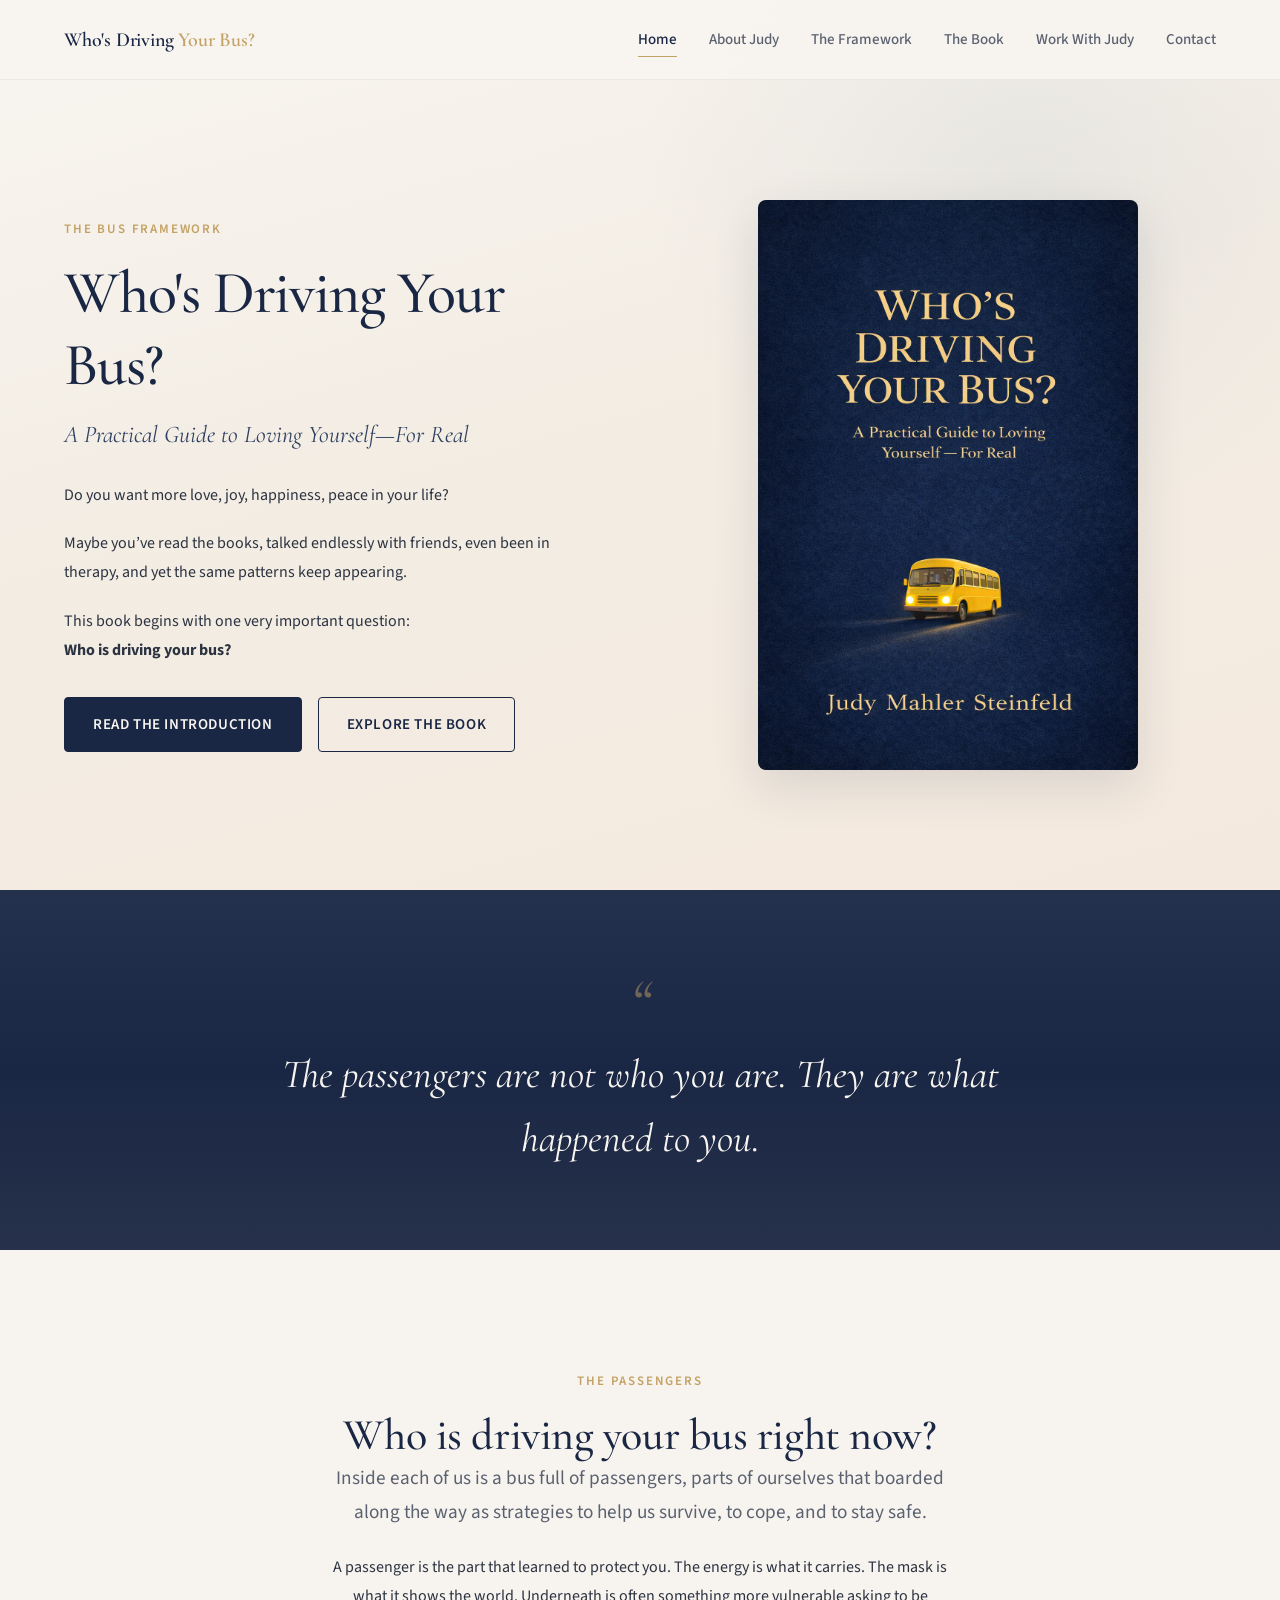
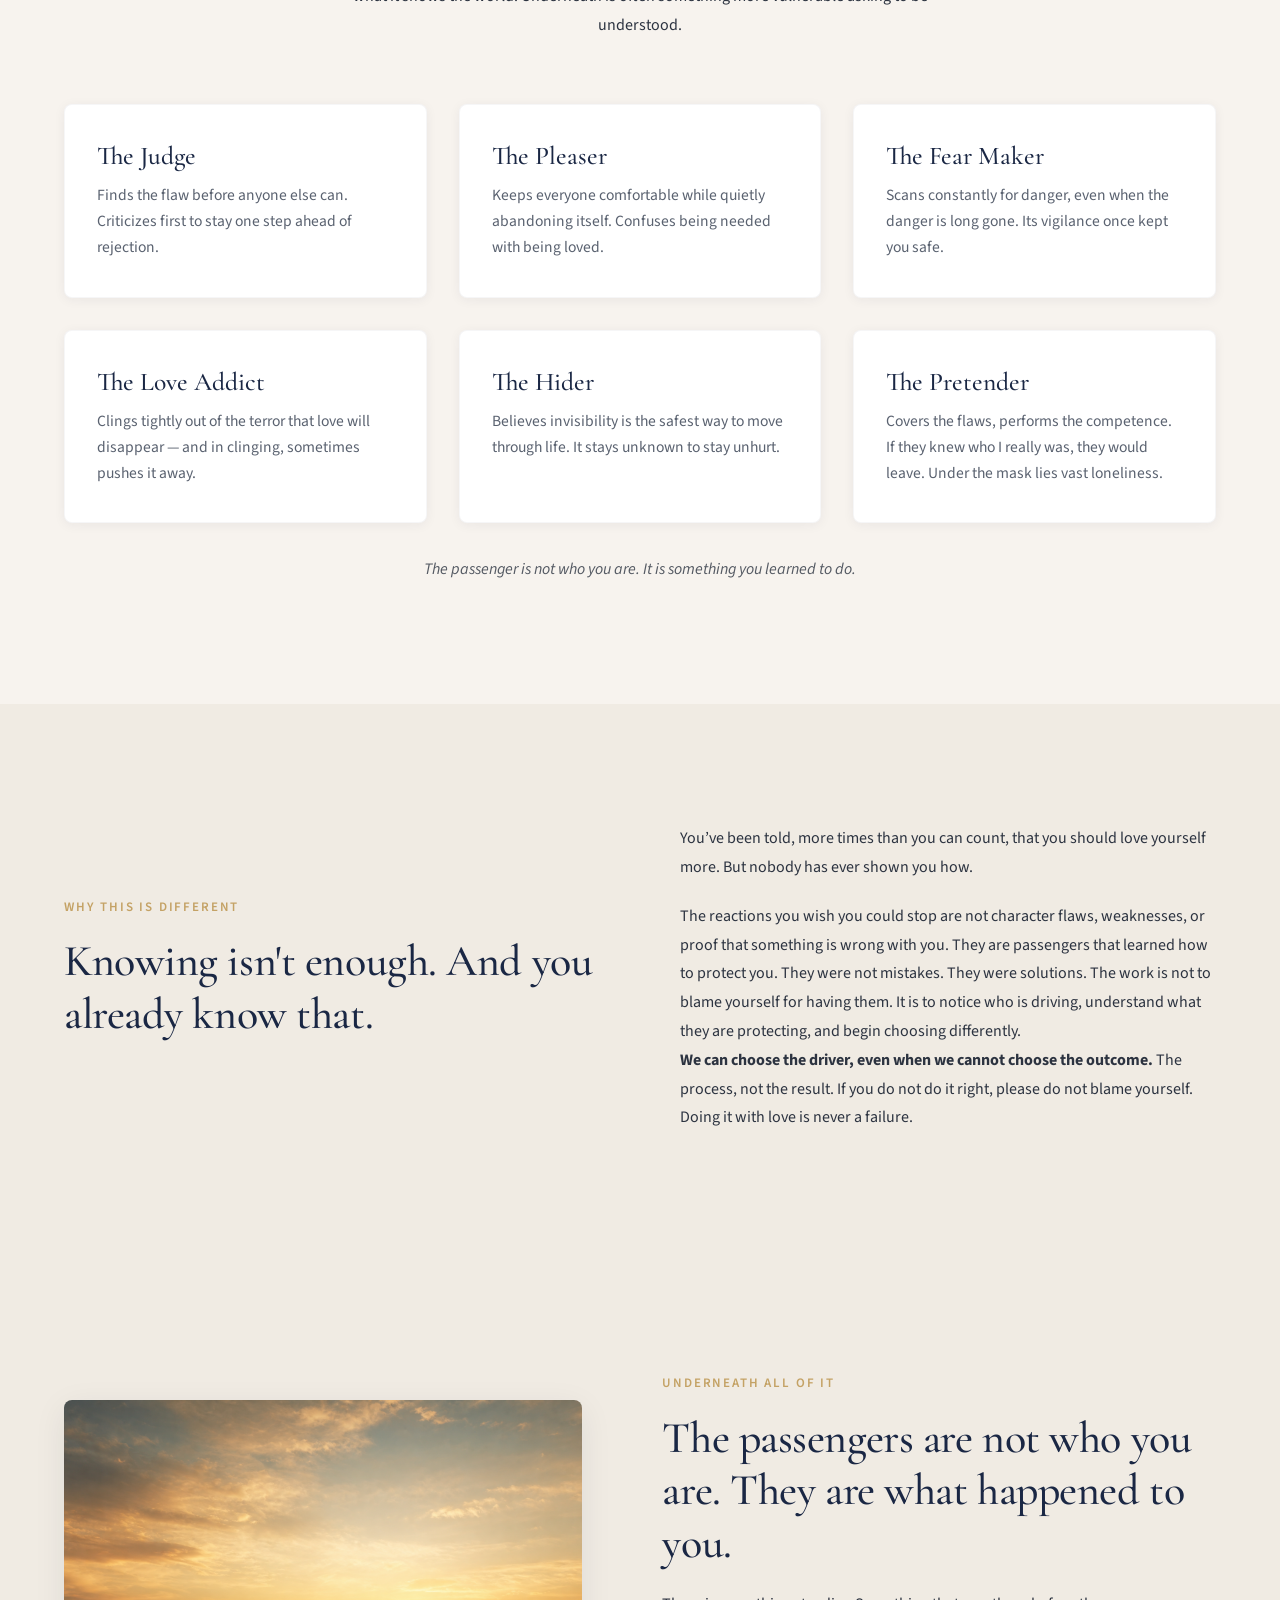
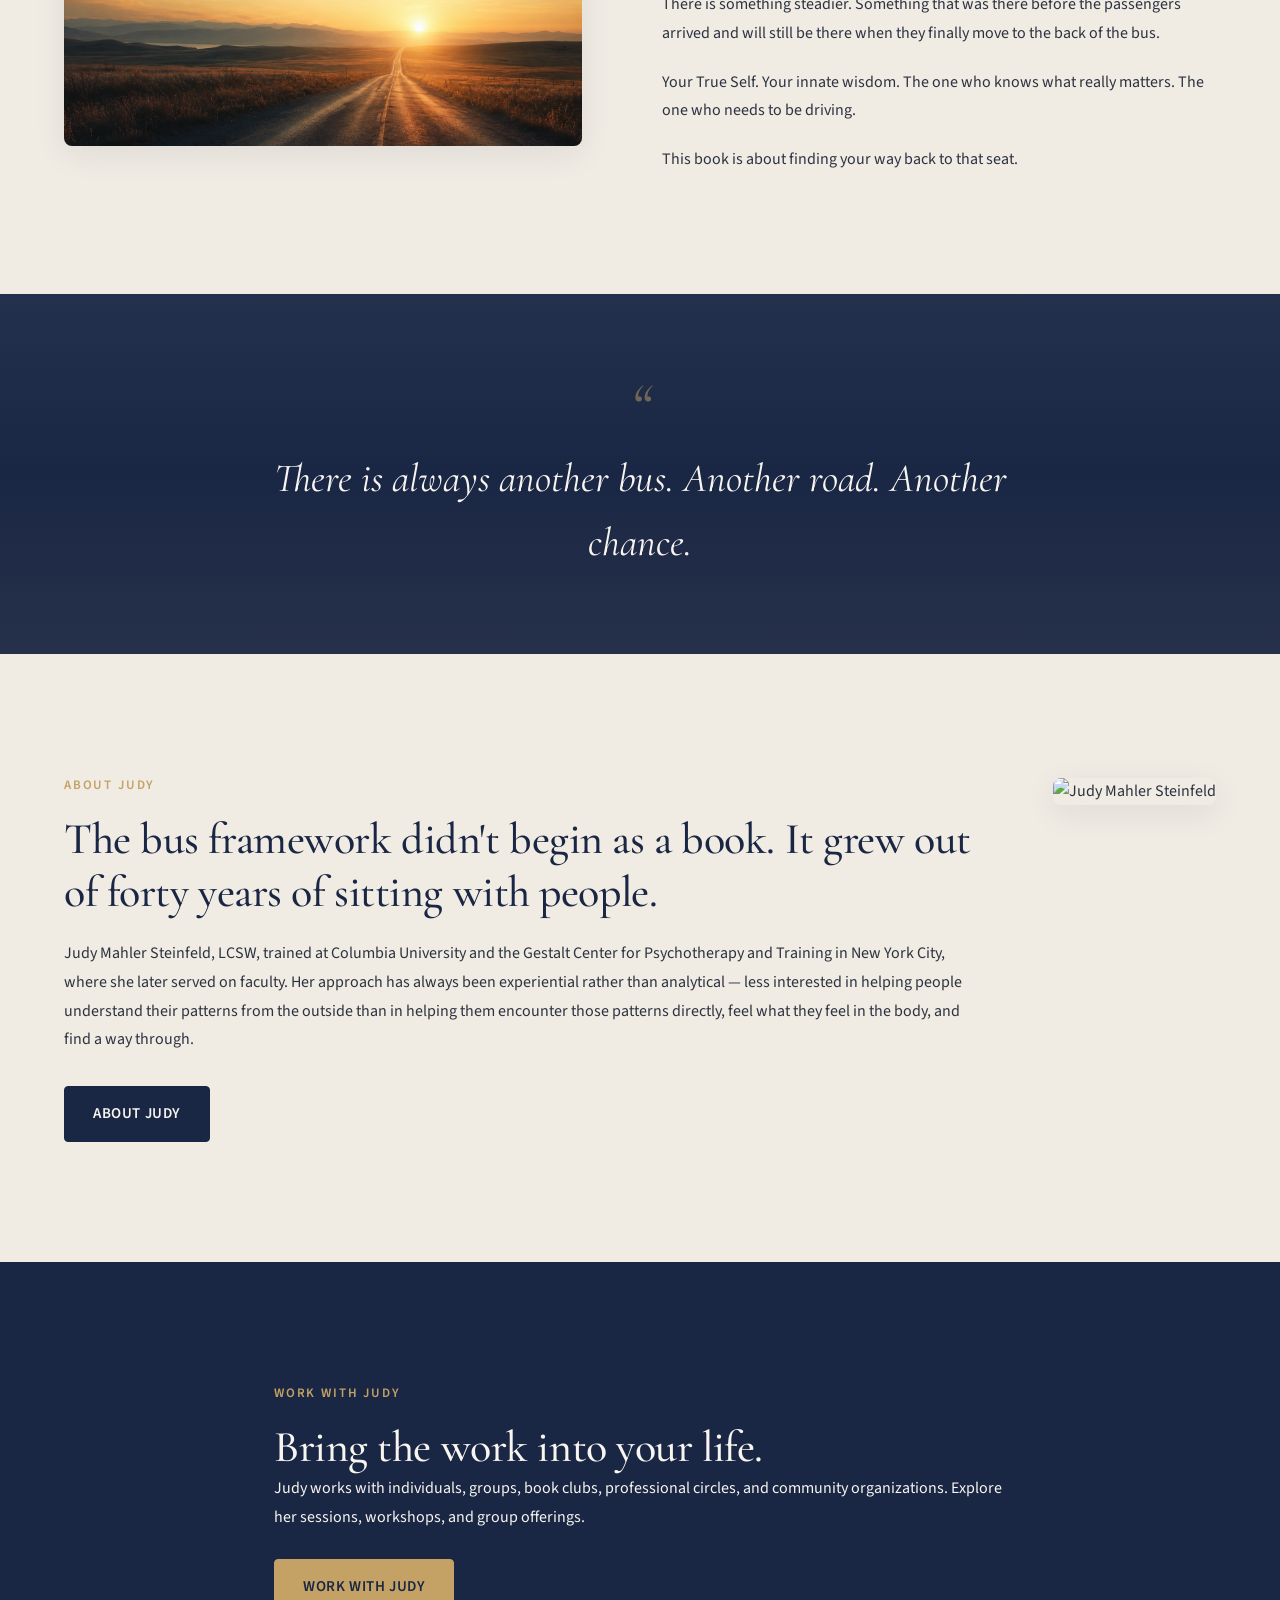
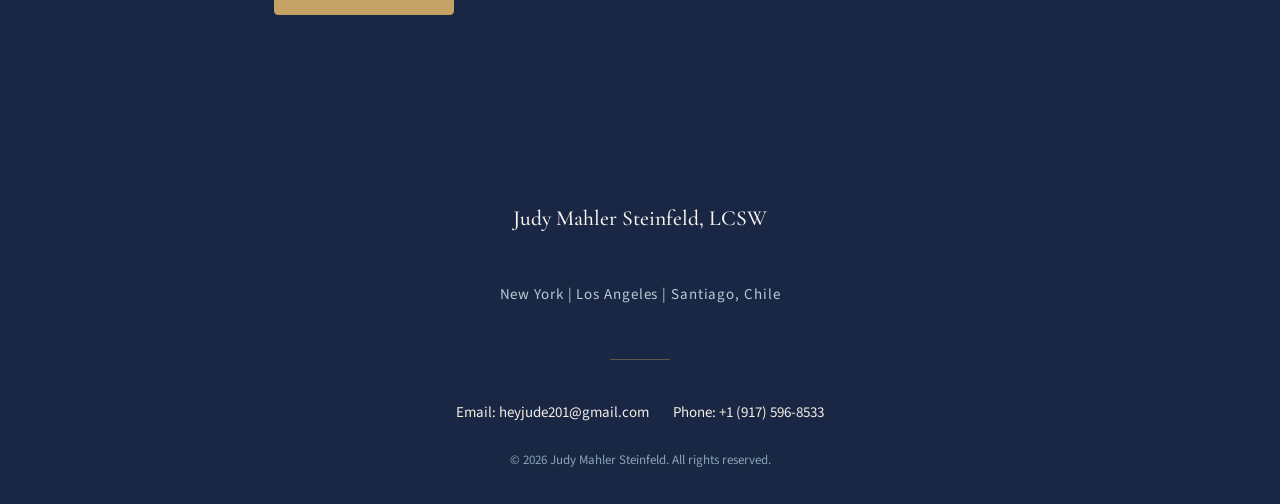
==== index.html @ fe422557 "Strengthen homepage compassion and protective passenger language" ====
<!DOCTYPE html>
<html lang="en">
<head>
  <meta charset="UTF-8">
  <meta name="viewport" content="width=device-width, initial-scale=1.0">
  <title>Who's Driving Your Bus? | Judy Mahler Steinfeld, LCSW</title>
  <meta name="description" content="The Bus Framework by Judy Mahler Steinfeld, LCSW — a practical guide to understanding the parts of yourself that were created to protect you, and learning how to take back the driver's seat of your life.">
  <link rel="canonical" href="https://whoisdrivingyourbus.com/">
  <link rel="stylesheet" href="styles.css">
</head>
<body>

  <header class="site-header">
    <div class="container header-inner">
      <a href="index.html" class="logo">Who's Driving <span>Your Bus?</span></a>
      <nav class="nav-desktop" aria-label="Main navigation">
        <a href="index.html" class="is-active">Home</a>
        <a href="about.html">About Judy</a>
        <a href="framework.html">The Framework</a>
        <a href="book.html">The Book</a>
        <a href="work-with-judy.html">Work With Judy</a>
        <a href="contact.html">Contact</a>
      </nav>
      <button class="menu-toggle" aria-label="Open menu" aria-expanded="false" aria-controls="mobile-nav">
        <span></span>
        <span></span>
        <span></span>
      </button>
    </div>
  </header>
  <nav class="nav-mobile" id="mobile-nav" aria-label="Mobile navigation" hidden>
    <ul>
      <li><a href="index.html" class="is-active">Home</a></li>
      <li><a href="about.html">About Judy</a></li>
      <li><a href="framework.html">The Framework</a></li>
      <li><a href="book.html">The Book</a></li>
      <li><a href="work-with-judy.html">Work With Judy</a></li>
      <li><a href="contact.html">Contact</a></li>
    </ul>
  </nav>

  <main>

    <section class="hero">
      <div class="container hero-grid">
        <div class="hero-content reveal">
          <p class="eyebrow">The Bus Framework</p>
          <h1 data-cms="home.hero.title" data-cms-label="Homepage title">Who's Driving Your Bus?</h1>
          <p class="subheadline" data-cms="home.hero.subtitle" data-cms-label="Homepage subtitle">A Practical Guide to Loving Yourself—For Real</p>
          <div data-cms="home.hero.body" data-cms-label="Homepage introduction">
            <p>Do you want more love, joy, happiness, peace in your life?</p>
            <p>Maybe you’ve read the books, talked endlessly with friends, even been in therapy, and yet the same patterns keep appearing.</p>
            <p>This book begins with one very important question:<br><strong>Who is driving your bus?</strong></p>
          </div>
          <div class="btn-group">
            <a href="introduction.html" class="btn btn--primary">Read the Introduction</a>
            <a href="book.html" class="btn btn--secondary">Explore the Book</a>
          </div>
        </div>
        <div class="hero-visual reveal reveal-delay-2">
          <div class="book-cover-wrap">
            <img data-cms="home.hero.image" data-cms-kind="image" data-cms-label="Homepage book cover" src="assets/images/book-cover-v11.jpg" alt="Who's Driving Your Bus book cover">
          </div>
        </div>
      </div>
    </section>

    <section class="quote-section">
      <div class="container">
        <blockquote class="quote-text reveal">
          The passengers are not who you are. They are what happened to you.
        </blockquote>
      </div>
    </section>

    <section class="section section--cream">
      <div class="container">
        <div class="section-header section-header--center reveal">
          <p class="eyebrow">The Passengers</p>
          <h2>Who is driving your bus right now?</h2>
          <p class="lead">Inside each of us is a bus full of passengers, parts of ourselves that boarded along the way as strategies to help us survive, to cope, and to stay safe.</p>
          <p data-cms="home.passengers.context" data-cms-label="Passenger, energy and mask">A passenger is the part that learned to protect you. The energy is what it carries. The mask is what it shows the world. Underneath is often something more vulnerable asking to be understood.</p>
        </div>
        <div class="passengers-grid">
          <article class="passenger-card reveal reveal-delay-1">
            <h3>The Judge</h3>
            <p>Finds the flaw before anyone else can. Criticizes first to stay one step ahead of rejection.</p>
          </article>
          <article class="passenger-card reveal reveal-delay-2">
            <h3>The Pleaser</h3>
            <p>Keeps everyone comfortable while quietly abandoning itself. Confuses being needed with being loved.</p>
          </article>
          <article class="passenger-card reveal reveal-delay-3">
            <h3>The Fear Maker</h3>
            <p>Scans constantly for danger, even when the danger is long gone. Its vigilance once kept you safe.</p>
          </article>
          <article class="passenger-card reveal reveal-delay-4">
            <h3>The Love Addict</h3>
            <p>Clings tightly out of the terror that love will disappear — and in clinging, sometimes pushes it away.</p>
          </article>
          <article class="passenger-card reveal reveal-delay-5">
            <h3>The Hider</h3>
            <p>Believes invisibility is the safest way to move through life. It stays unknown to stay unhurt.</p>
          </article>
          <article class="passenger-card reveal reveal-delay-6">
            <h3>The Pretender</h3>
            <p>Covers the flaws, performs the competence. If they knew who I really was, they would leave. Under the mask lies vast loneliness.</p>
          </article>
        </div>
        <p class="reveal" style="text-align: center; font-style: italic; margin-top: 2rem; color: inherit; opacity: 0.8;">The passenger is not who you are. It is something you learned to do.</p>
      </div>
    </section>

    <section class="section section--warm">
      <div class="container preview-block">
        <div class="preview-content reveal">
          <p class="eyebrow">Why This Is Different</p>
          <h2 data-cms="home.knowing.title" data-cms-label="Knowing section heading">Knowing isn't enough. And you already know that.</h2>
        </div>
        <div class="preview-content reveal reveal-delay-2">
          <div data-cms="home.knowing.body" data-cms-label="Knowing section text">
            <p>You’ve been told, more times than you can count, that you should love yourself more. But nobody has ever shown you how.</p>
            <p>The reactions you wish you could stop are not character flaws, weaknesses, or proof that something is wrong with you. They are passengers that learned how to protect you. They were not mistakes. They were solutions. The work is not to blame yourself for having them. It is to notice who is driving, understand what they are protecting, and begin choosing differently.</p>
          </div>
          <p data-cms="home.knowing.driver" data-cms-label="Choosing the driver, not the outcome"><strong>We can choose the driver, even when we cannot choose the outcome.</strong> The process, not the result. If you do not do it right, please do not blame yourself. Doing it with love is never a failure.</p>
        </div>
      </div>
    </section>

    <section class="section section--warm">
      <div class="container preview-block preview-block--reverse">
        <div class="preview-content reveal">
          <p class="eyebrow">Underneath All of It</p>
          <h2>The passengers are not who you are. They are what happened to you.</h2>
          <p>There is something steadier. Something that was there before the passengers arrived and will still be there when they finally move to the back of the bus.</p>
          <p>Your True Self. Your innate wisdom. The one who knows what really matters. The one who needs to be driving.</p>
          <p>This book is about finding your way back to that seat.</p>
        </div>
        <div class="preview-image reveal reveal-delay-2">
          <img data-cms="home.trueself.image" data-cms-kind="image" data-cms-label="True Self photo" src="assets/images/true-self.png" alt="An open road toward the horizon">
        </div>
      </div>
    </section>

    <section class="quote-section">
      <div class="container">
        <blockquote class="quote-text reveal">
          There is always another bus. Another road. Another chance.
        </blockquote>
      </div>
    </section>

    <section class="section section--warm">
      <div class="container preview-block">
        <div class="preview-content reveal">
          <p class="eyebrow">About Judy</p>
          <h2 data-cms="home.about.title" data-cms-label="About Judy heading">The bus framework didn't begin as a book. It grew out of forty years of sitting with people.</h2>
          <p data-cms="home.about.body" data-cms-label="About Judy introduction">Judy Mahler Steinfeld, LCSW, trained at Columbia University and the Gestalt Center for Psychotherapy and Training in New York City, where she later served on faculty. Her approach has always been experiential rather than analytical — less interested in helping people understand their patterns from the outside than in helping them encounter those patterns directly, feel what they feel in the body, and find a way through.</p>
          <div class="btn-group">
            <a href="about.html" class="btn btn--primary">About Judy</a>
          </div>
        </div>
        <div class="preview-image preview-image--portrait reveal reveal-delay-2">
          <img data-cms="home.judy.image" data-cms-kind="image" data-cms-label="Homepage Judy photo" src="assets/images/judy.png" alt="Judy Mahler Steinfeld">
        </div>
      </div>
    </section>

    <section class="section section--navy" aria-labelledby="home-work-heading">
      <div class="container editorial-block reveal">
        <p class="eyebrow">Work With Judy</p>
        <h2 id="home-work-heading">Bring the work into your life.</h2>
        <p data-cms="home.work.body" data-cms-label="Work With Judy introduction">Judy works with individuals, groups, book clubs, professional circles, and community organizations. Explore her sessions, workshops, and group offerings.</p>
        <div class="btn-group"><a href="work-with-judy.html" class="btn btn--gold">Work With Judy</a></div>
      </div>
    </section>

  </main>

  <footer class="site-footer">
    <div class="container footer-inner">
      <p class="footer-name">Judy Mahler Steinfeld, LCSW</p>
      <p class="footer-locations">New York | Los Angeles | Santiago, Chile</p>
      <div class="footer-divider"></div>
      <div class="footer-contact">
        <a href="mailto:heyjude201@gmail.com">Email: heyjude201@gmail.com</a>
        <a href="tel:+19175968533">Phone: +1 (917) 596-8533</a>
      </div>
      <p class="footer-copy">&copy; 2026 Judy Mahler Steinfeld. All rights reserved.</p>
    </div>
  </footer>

  <script src="https://cdn.jsdelivr.net/npm/@supabase/supabase-js@2"></script>
  <script src="assets/js/supabase-config.js"></script>
  <script src="assets/js/site-content.js"></script>
  <script src="script.js"></script>
</body>
</html>
---- styles.css ----
/* ==========================================================================
   Who's Driving Your Bus — Design System
   ========================================================================== */

@import url('https://fonts.googleapis.com/css2?family=Cormorant+Garamond:ital,wght@0,400;0,500;0,600;0,700;1,400;1,500&family=Source+Sans+3:ital,wght@0,300;0,400;0,500;0,600;1,400&display=swap');

:root {
  --navy-deep: #1a2744;
  --navy: #243352;
  --navy-soft: #2f4060;
  --gold: #c4a265;
  --gold-light: #d4b87a;
  --gold-muted: rgba(196, 162, 101, 0.15);
  --cream: #f8f5f0;
  --cream-warm: #f3ede4;
  --cream-dark: #e8e0d4;
  --sky: #8ba4b8;
  --sky-light: #b8c9d4;
  --sunrise: #e8c4a8;
  --sunrise-soft: rgba(232, 196, 168, 0.25);
  --text: #2c3340;
  --text-muted: #5a6270;
  --white: #ffffff;
  --shadow-sm: 0 2px 12px rgba(26, 39, 68, 0.06);
  --shadow-md: 0 8px 32px rgba(26, 39, 68, 0.08);
  --shadow-lg: 0 16px 48px rgba(26, 39, 68, 0.12);
  --radius: 4px;
  --radius-lg: 8px;
  --transition: 0.35s cubic-bezier(0.4, 0, 0.2, 1);
  --font-serif: 'Cormorant Garamond', Georgia, 'Times New Roman', serif;
  --font-sans: 'Source Sans 3', -apple-system, BlinkMacSystemFont, sans-serif;
  --max-width: 1200px;
  --header-height: 80px;
}

*, *::before, *::after {
  box-sizing: border-box;
  margin: 0;
  padding: 0;
}

html {
  scroll-behavior: smooth;
  font-size: 16px;
}

body {
  font-family: var(--font-sans);
  font-weight: 400;
  line-height: 1.7;
  color: var(--text);
  background-color: var(--cream);
  -webkit-font-smoothing: antialiased;
  -moz-osx-font-smoothing: grayscale;
}

img {
  max-width: 100%;
  height: auto;
  display: block;
}

a {
  color: inherit;
  text-decoration: none;
  transition: color var(--transition);
}

ul {
  list-style: none;
}

/* Typography
   ========================================================================== */

h1, h2, h3, h4 {
  font-family: var(--font-serif);
  font-weight: 500;
  line-height: 1.2;
  color: var(--navy-deep);
}

h1 {
  font-size: clamp(2.5rem, 5vw, 3.75rem);
  letter-spacing: -0.02em;
}

h2 {
  font-size: clamp(2rem, 3.5vw, 2.75rem);
  letter-spacing: -0.01em;
}

h3 {
  font-size: clamp(1.35rem, 2vw, 1.65rem);
}

p {
  line-height: 1.8;
  margin-bottom: 1.25em;
}

p:last-child {
  margin-bottom: 0;
}

.eyebrow {
  font-family: var(--font-sans);
  font-size: 0.8125rem;
  font-weight: 600;
  letter-spacing: 0.14em;
  text-transform: uppercase;
  color: var(--gold);
  margin-bottom: 1rem;
}

.lead {
  font-size: clamp(1.05rem, 1.5vw, 1.2rem);
  line-height: 1.75;
  color: var(--text-muted);
}

.subheadline {
  font-family: var(--font-serif);
  font-size: clamp(1.25rem, 2vw, 1.5rem);
  font-weight: 400;
  font-style: italic;
  color: var(--navy-soft);
  margin-top: 0.75rem;
  margin-bottom: 1.5rem;
}

/* Layout
   ========================================================================== */

.container {
  width: 100%;
  max-width: var(--max-width);
  margin: 0 auto;
  padding: 0 1.5rem;
}

.section {
  padding-top: 120px;
  padding-bottom: 120px;
}

.section--cream {
  background-color: #f7f3ee;
}

.section--warm {
  background-color: #f0ebe3;
}

.section--navy {
  background-color: var(--navy-deep);
  color: var(--cream);
}

.section--navy h2,
.section--navy h3 {
  color: var(--cream);
}

.section-header {
  max-width: 640px;
  margin-bottom: clamp(2.5rem, 5vw, 4rem);
}

.section-header--center {
  text-align: center;
  margin-left: auto;
  margin-right: auto;
}

/* Header & Navigation
   ========================================================================== */

.site-header {
  position: fixed;
  top: 0;
  left: 0;
  right: 0;
  z-index: 1000;
  height: var(--header-height);
  background: rgba(248, 245, 240, 0.92);
  backdrop-filter: blur(12px);
  -webkit-backdrop-filter: blur(12px);
  border-bottom: 1px solid rgba(26, 39, 68, 0.06);
  transition: box-shadow var(--transition), background var(--transition);
}

.site-header.is-scrolled {
  box-shadow: var(--shadow-sm);
  background: rgba(248, 245, 240, 0.97);
}

.header-inner {
  display: flex;
  align-items: center;
  justify-content: space-between;
  height: var(--header-height);
}

.logo {
  font-family: var(--font-serif);
  font-size: 1.25rem;
  font-weight: 600;
  color: var(--navy-deep);
  letter-spacing: -0.01em;
  white-space: nowrap;
}

.logo span {
  color: var(--gold);
}

.nav-desktop {
  display: flex;
  align-items: center;
  gap: 2rem;
}

.nav-desktop a {
  font-size: 0.9375rem;
  font-weight: 500;
  color: var(--text-muted);
  position: relative;
  padding: 0.25rem 0;
}

.nav-desktop a::after {
  content: '';
  position: absolute;
  bottom: 0;
  left: 0;
  width: 0;
  height: 1px;
  background: var(--gold);
  transition: width var(--transition);
}

.nav-desktop a:hover,
.nav-desktop a.is-active {
  color: var(--navy-deep);
}

.nav-desktop a:hover::after,
.nav-desktop a.is-active::after {
  width: 100%;
}

/* Mobile menu toggle */
.menu-toggle {
  display: none;
  flex-direction: column;
  justify-content: center;
  gap: 6px;
  width: 44px;
  height: 44px;
  background: none;
  border: none;
  cursor: pointer;
  padding: 10px;
  z-index: 1001;
}

.menu-toggle span {
  display: block;
  width: 24px;
  height: 2px;
  background: var(--navy-deep);
  transition: transform var(--transition), opacity var(--transition);
  transform-origin: center;
}

.menu-toggle.is-open span:nth-child(1) {
  transform: translateY(8px) rotate(45deg);
}

.menu-toggle.is-open span:nth-child(2) {
  opacity: 0;
}

.menu-toggle.is-open span:nth-child(3) {
  transform: translateY(-8px) rotate(-45deg);
}

.nav-mobile {
  display: none;
  position: fixed;
  top: var(--header-height);
  left: 0;
  right: 0;
  bottom: 0;
  z-index: 1001;
  background: var(--cream);
  padding: 2rem 1.5rem;
  transform: translateX(100%);
  transition: transform var(--transition);
  overflow-y: auto;
  -webkit-overflow-scrolling: touch;
}

.nav-mobile.is-open {
  transform: translateX(0);
  box-shadow: var(--shadow-lg);
}

.nav-mobile ul {
  display: flex;
  flex-direction: column;
  gap: 0;
}

.nav-mobile a {
  display: block;
  font-family: var(--font-serif);
  font-size: 1.75rem;
  font-weight: 500;
  color: var(--navy-deep);
  padding: 1rem 0;
  border-bottom: 1px solid var(--cream-dark);
  transition: color var(--transition), padding-left var(--transition);
}

.nav-mobile a:hover,
.nav-mobile a.is-active {
  color: var(--gold);
  padding-left: 0.5rem;
}

/* Buttons
   ========================================================================== */

.btn-group {
  display: flex;
  flex-wrap: wrap;
  gap: 1rem;
  margin-top: 2rem;
}

.btn {
  display: inline-flex;
  align-items: center;
  justify-content: center;
  font-family: var(--font-sans);
  font-size: 0.9375rem;
  font-weight: 600;
  letter-spacing: 0.04em;
  text-transform: uppercase;
  padding: 0.875rem 1.75rem;
  border-radius: var(--radius);
  border: 1.5px solid transparent;
  cursor: pointer;
  transition: all var(--transition);
}

.btn--primary {
  background: var(--navy-deep);
  color: var(--cream);
  border-color: var(--navy-deep);
}

.btn--primary:hover {
  background: var(--navy);
  border-color: var(--navy);
  transform: translateY(-2px);
  box-shadow: var(--shadow-md);
}

.btn--secondary {
  background: transparent;
  color: var(--navy-deep);
  border-color: var(--navy-deep);
}

.btn--secondary:hover {
  background: var(--navy-deep);
  color: var(--cream);
  transform: translateY(-2px);
}

.btn--gold {
  background: var(--gold);
  color: var(--navy-deep);
  border-color: var(--gold);
}

.btn--gold:hover {
  background: var(--gold-light);
  border-color: var(--gold-light);
  transform: translateY(-2px);
  box-shadow: var(--shadow-md);
}

.btn--outline-light {
  background: transparent;
  color: var(--cream);
  border-color: rgba(248, 245, 240, 0.4);
}

.btn--outline-light:hover {
  background: var(--cream);
  color: var(--navy-deep);
  border-color: var(--cream);
}

/* Hero
   ========================================================================== */

.hero {
  padding-top: calc(var(--header-height) + 120px);
  padding-bottom: 120px;
  background: linear-gradient(
    165deg,
    var(--cream) 0%,
    var(--cream-warm) 45%,
    var(--sunrise-soft) 100%
  );
  position: relative;
  overflow: hidden;
}

.hero::before {
  content: '';
  position: absolute;
  top: -20%;
  right: -10%;
  width: 60%;
  height: 80%;
  background: radial-gradient(ellipse, rgba(139, 164, 184, 0.12) 0%, transparent 70%);
  pointer-events: none;
}

.hero-grid {
  display: grid;
  grid-template-columns: 1fr 1fr;
  gap: 80px;
  align-items: center;
}

.hero-content {
  position: relative;
  z-index: 1;
}

.hero-visual {
  position: relative;
  z-index: 1;
  display: flex;
  justify-content: center;
  align-items: center;
}

.hero-visual img {
  object-fit: contain;
  height: auto;
  width: 100%;
  display: block;
}

.book-cover-wrap {
  position: relative;
  max-width: 380px;
  margin: 0 auto;
}

.book-cover-wrap img {
  border-radius: var(--radius-lg);
  box-shadow: var(--shadow-lg);
  transition: transform var(--transition);
  object-fit: contain;
  height: auto;
  width: 100%;
  display: block;
}

.book-cover-wrap:hover img {
  transform: translateY(-6px) rotate(-1deg);
}

/* Quote section
   ========================================================================== */

.quote-section {
  padding-top: 80px;
  padding-bottom: 80px;
  text-align: center;
  background: var(--navy-deep);
  position: relative;
  overflow: hidden;
}

.quote-section::before {
  content: '';
  position: absolute;
  inset: 0;
  background: linear-gradient(
    180deg,
    rgba(139, 164, 184, 0.08) 0%,
    transparent 50%,
    rgba(232, 196, 168, 0.06) 100%
  );
  pointer-events: none;
}

.quote-text {
  font-family: var(--font-serif);
  font-size: clamp(1.6rem, 3.5vw, 2.5rem);
  font-weight: 400;
  font-style: italic;
  line-height: 1.6;
  color: var(--cream);
  max-width: 780px;
  margin-left: auto;
  margin-right: auto;
  text-align: center;
  position: relative;
}

.quote-text::before {
  content: '\201C';
  display: block;
  font-size: 4rem;
  line-height: 1;
  color: var(--gold);
  opacity: 0.5;
  margin-bottom: 0.5rem;
}

/* Passenger cards
   ========================================================================== */

.passengers-grid {
  display: grid;
  grid-template-columns: repeat(auto-fit, minmax(280px, 1fr));
  gap: 32px;
}

.passenger-card {
  background: var(--white);
  padding: 36px 32px;
  border-radius: var(--radius-lg);
  box-shadow: var(--shadow-sm);
  border: 1px solid rgba(26, 39, 68, 0.04);
  transition: transform var(--transition), box-shadow var(--transition), border-color var(--transition);
  position: relative;
  overflow: hidden;
}

.passenger-card::before {
  content: '';
  position: absolute;
  top: 0;
  left: 0;
  width: 100%;
  height: 3px;
  background: linear-gradient(90deg, var(--gold), var(--sunrise));
  transform: scaleX(0);
  transform-origin: left;
  transition: transform var(--transition);
}

.passenger-card:hover {
  transform: translateY(-4px);
  box-shadow: var(--shadow-md);
  border-color: rgba(196, 162, 101, 0.2);
}

.passenger-card:hover::before {
  transform: scaleX(1);
}

.passenger-card h3 {
  margin-bottom: 0.75rem;
  transition: color var(--transition);
}

.passenger-card:hover h3 {
  color: var(--gold);
}

.passenger-card p {
  font-size: 0.975rem;
  color: var(--text-muted);
  line-height: 1.65;
}

/* Preview sections (split layout)
   ========================================================================== */

.preview-block {
  display: flex;
  align-items: center;
  gap: 80px;
}

.preview-block--reverse {
  flex-direction: row-reverse;
}

.preview-content {
  flex: 1;
}

.preview-image {
  position: relative;
  flex: 0 0 45%;
  max-width: 45%;
}

/* Portrait photos — column matches image; no letterboxing */
.preview-image--portrait {
  flex: 0 0 auto;
  width: auto;
  max-width: min(38vw, 420px);
  align-self: flex-start;
  padding-top: 0.25rem;
}

.preview-image img {
  width: 100%;
  height: auto;
  object-fit: contain;
  display: block;
  border-radius: var(--radius-lg);
  box-shadow: var(--shadow-md);
}

.preview-image--portrait img {
  width: 100%;
  max-width: 100%;
  height: auto;
  max-height: none;
  margin: 0;
  object-fit: contain;
}

.preview-content h2 {
  margin-bottom: 1.25rem;
}

.preview-content .subheadline {
  margin-top: -0.5rem;
}

/* Page hero (inner pages)
   ========================================================================== */

.page-hero {
  padding-top: calc(var(--header-height) + 120px);
  padding-bottom: 100px;
  background: linear-gradient(165deg, var(--cream) 0%, var(--cream-warm) 100%);
  border-bottom: 1px solid var(--cream-dark);
}

.page-hero h1 {
  margin-bottom: 1rem;
}

.page-hero .lead {
  max-width: 600px;
}

/* Content blocks (inner pages)
   ========================================================================== */

.content-block {
  max-width: 720px;
  margin-bottom: 72px;
}

.content-block + .content-block {
  margin-top: clamp(3rem, 6vw, 4.5rem);
  padding-top: clamp(3rem, 6vw, 4.5rem);
  border-top: 1px solid var(--cream-dark);
}

.content-block h2 {
  margin-bottom: 1.25rem;
}

.placeholder-note {
  font-size: 0.9375rem;
  color: var(--text-muted);
  font-style: italic;
  padding: 1.5rem;
  background: var(--cream-warm);
  border-left: 3px solid var(--gold);
  border-radius: 0 var(--radius) var(--radius) 0;
  margin-top: 1.5rem;
}

/* Contact
   ========================================================================== */

.contact-grid {
  display: grid;
  grid-template-columns: 1fr 1fr;
  gap: clamp(2rem, 5vw, 4rem);
}

.contact-info {
  display: flex;
  flex-direction: column;
  gap: 2rem;
}

.contact-item h3 {
  font-size: 1.1rem;
  margin-bottom: 0.5rem;
  color: var(--gold);
}

.contact-item a {
  color: var(--navy-deep);
  font-size: 1.05rem;
}

.contact-item a:hover {
  color: var(--gold);
}

.contact-form {
  background: var(--white);
  padding: 2.5rem;
  border-radius: var(--radius-lg);
  box-shadow: var(--shadow-sm);
}

.form-honey {
  position: absolute;
  left: -9999px;
  width: 1px;
  height: 1px;
  overflow: hidden;
}

.form-group {
  margin-bottom: 1.5rem;
}

.form-group label {
  display: block;
  font-size: 0.875rem;
  font-weight: 600;
  color: var(--navy-deep);
  margin-bottom: 0.5rem;
  letter-spacing: 0.02em;
}

.form-group input,
.form-group textarea,
.form-group select {
  width: 100%;
  font-family: var(--font-sans);
  font-size: 1rem;
  padding: 0.875rem 1rem;
  border: 1px solid var(--cream-dark);
  border-radius: var(--radius);
  background: var(--cream);
  color: var(--text);
  transition: border-color var(--transition), box-shadow var(--transition);
}

.form-group input:focus,
.form-group textarea:focus,
.form-group select:focus {
  outline: none;
  border-color: var(--gold);
  box-shadow: 0 0 0 3px var(--gold-muted);
}

.form-group textarea {
  min-height: 140px;
  resize: vertical;
}

.form-status {
  margin-top: 1rem;
  font-size: 0.9375rem;
  line-height: 1.6;
  color: var(--text-muted);
}

/* Early Reader (application, feedback, admin) — additive only
   ========================================================================== */

.er-auth-grid {
  max-width: 640px;
  margin: 0 auto;
}

.er-feedback-wrap {
  max-width: 720px;
}

.er-card {
  background: var(--white);
  padding: clamp(1.75rem, 4vw, 2.5rem);
  border-radius: var(--radius-lg);
  box-shadow: var(--shadow-sm);
}

.er-card h2,
.er-admin-login h1 {
  margin-bottom: 0.5rem;
}

.er-card-intro {
  margin-bottom: 1.75rem;
  color: var(--text-muted);
}

.er-card-intro a {
  color: var(--navy-deep);
  text-decoration: underline;
  text-underline-offset: 3px;
}

.er-optional {
  font-weight: 400;
  color: var(--text-muted);
  text-transform: none;
  letter-spacing: 0;
}

.er-agreement {
  margin: 1.5rem 0 2rem;
  padding-top: 1.25rem;
  border-top: 1px solid var(--cream-dark);
}

.er-agreement h3 {
  font-size: 1.25rem;
  margin-bottom: 0.75rem;
}

.er-agreement-body {
  max-height: 220px;
  overflow-y: auto;
  padding: 1rem 1.15rem;
  margin-bottom: 1.25rem;
  background: var(--cream);
  border: 1px solid var(--cream-dark);
  border-radius: var(--radius);
  font-size: 0.95rem;
  color: var(--text-muted);
}

.er-agreement-body ul {
  list-style: disc;
  padding-left: 1.25rem;
  margin-top: 0.75rem;
}

.er-agreement-body li {
  margin-bottom: 0.5rem;
}

.er-check {
  display: flex;
  gap: 0.75rem;
  align-items: flex-start;
  margin-bottom: 0.85rem;
  font-size: 0.95rem;
  line-height: 1.5;
  color: var(--text);
  cursor: pointer;
}

.er-check input {
  margin-top: 0.3rem;
  flex-shrink: 0;
}

.er-status {
  margin-top: 1rem;
  font-size: 0.9375rem;
  line-height: 1.6;
  color: var(--text-muted);
  min-height: 1.4em;
}

.er-status--error { color: #8a2f2f; }
.er-status--success { color: #2f5d3a; }
.er-status--info { color: var(--navy-soft); }

.er-admin-section {
  padding-top: calc(var(--header-height) + 48px);
  min-height: 80vh;
}

.er-admin-login {
  max-width: 480px;
  margin: 0 auto;
}

.er-admin-header {
  display: flex;
  flex-wrap: wrap;
  justify-content: space-between;
  gap: 1rem;
  align-items: flex-start;
  margin-bottom: 1.5rem;
}

.er-admin-workflow {
  color: var(--text-muted);
  max-width: 40rem;
  margin-top: 0.5rem;
}

.er-admin-stats {
  display: flex;
  flex-wrap: wrap;
  gap: 0.75rem;
  margin-bottom: 1.25rem;
}

.er-stat {
  background: var(--white);
  border: 1px solid var(--cream-dark);
  border-radius: var(--radius);
  padding: 0.85rem 1.1rem;
  min-width: 6.5rem;
}

.er-stat strong {
  display: block;
  font-family: var(--font-serif);
  font-size: 1.5rem;
  color: var(--navy-deep);
  line-height: 1.1;
}

.er-stat span {
  font-size: 0.8rem;
  letter-spacing: 0.04em;
  text-transform: uppercase;
  color: var(--text-muted);
}

.er-admin-filters {
  display: flex;
  flex-wrap: wrap;
  gap: 0.5rem;
  margin-bottom: 1rem;
}

.er-filter {
  border: 1px solid var(--cream-dark);
  background: var(--white);
  color: var(--navy-deep);
  border-radius: 999px;
  padding: 0.4rem 0.9rem;
  font: inherit;
  font-size: 0.85rem;
  cursor: pointer;
}

.er-filter.is-active {
  background: var(--navy-deep);
  border-color: var(--navy-deep);
  color: var(--cream);
}

.er-admin-table-wrap {
  overflow-x: auto;
  background: var(--white);
  border-radius: var(--radius-lg);
  box-shadow: var(--shadow-sm);
}

.er-admin-table {
  width: 100%;
  border-collapse: collapse;
  font-size: 0.92rem;
}

.er-admin-table th,
.er-admin-table td {
  text-align: left;
  padding: 0.85rem 0.75rem;
  border-bottom: 1px solid var(--cream-dark);
  vertical-align: top;
}

.er-admin-table th {
  font-size: 0.75rem;
  letter-spacing: 0.06em;
  text-transform: uppercase;
  color: var(--text-muted);
  background: var(--cream);
}

.er-badge {
  display: inline-block;
  padding: 0.15rem 0.55rem;
  border-radius: 999px;
  font-size: 0.75rem;
  text-transform: uppercase;
  letter-spacing: 0.04em;
}

.er-badge--pending { background: #f3e6c8; color: #6a5320; }
.er-badge--approved { background: #d9eadc; color: #2f5d3a; }
.er-badge--declined { background: #f0d9d9; color: #8a2f2f; }

.er-actions {
  white-space: nowrap;
}

.er-btn-sm {
  padding: 0.4rem 0.7rem;
  font-size: 0.75rem;
  margin: 0.15rem 0.1rem 0.15rem 0;
}

.er-linkish {
  background: none;
  border: none;
  padding: 0;
  font: inherit;
  color: var(--navy-deep);
  text-decoration: underline;
  text-underline-offset: 2px;
  cursor: pointer;
  text-align: left;
}

.er-modal[hidden] { display: none; }

.er-modal {
  position: fixed;
  inset: 0;
  z-index: 2000;
  display: flex;
  align-items: center;
  justify-content: center;
  padding: 1rem;
}

.er-modal-backdrop {
  position: absolute;
  inset: 0;
  background: rgba(26, 39, 68, 0.45);
}

.er-modal-panel {
  position: relative;
  z-index: 1;
  background: var(--white);
  max-width: 640px;
  width: 100%;
  max-height: 85vh;
  overflow-y: auto;
  border-radius: var(--radius-lg);
  padding: 1.75rem;
  box-shadow: var(--shadow-lg);
}

.er-modal-close {
  position: absolute;
  top: 0.75rem;
  right: 0.85rem;
  border: none;
  background: none;
  font-size: 1.5rem;
  cursor: pointer;
  color: var(--text-muted);
}

.er-modal-quote {
  white-space: pre-wrap;
  background: var(--cream);
  padding: 0.85rem 1rem;
  border-radius: var(--radius);
  color: var(--text);
}

.er-modal-rule {
  border: 0;
  border-top: 1px solid var(--cream-dark);
  margin: 1rem 0;
}

.er-content-page {
  margin: 2rem 0 1rem;
}

.er-content-preview {
  width: 160px;
  height: auto;
  margin-bottom: 0.75rem;
  border-radius: var(--radius);
}

.er-content-url,
.er-content-file {
  display: block;
  width: 100%;
  margin-top: 0.5rem;
}

/* Footer
   ========================================================================== */

.site-footer {
  background: var(--navy-deep);
  color: var(--cream);
  padding: clamp(3rem, 6vw, 4rem) 0 2rem;
}

.footer-inner {
  display: flex;
  flex-direction: column;
  align-items: center;
  text-align: center;
  gap: 1rem;
}

.footer-name {
  font-family: var(--font-serif);
  font-size: 1.35rem;
  font-weight: 500;
  color: var(--cream);
}

.footer-locations {
  font-size: 0.9375rem;
  color: var(--sky-light);
  letter-spacing: 0.06em;
}

.footer-contact {
  display: flex;
  flex-wrap: wrap;
  justify-content: center;
  gap: 1.5rem;
  font-size: 0.9375rem;
  margin-top: 0.5rem;
}

.footer-contact a {
  color: var(--cream-warm);
  transition: color var(--transition);
}

.footer-contact a:hover {
  color: var(--gold-light);
}

.footer-divider {
  width: 60px;
  height: 1px;
  background: var(--gold);
  opacity: 0.4;
  margin: 1rem 0;
}

.footer-copy {
  font-size: 0.8125rem;
  color: var(--sky);
  margin-top: 0.5rem;
}

/* Scroll reveal animations
   ========================================================================== */

.reveal {
  opacity: 0;
  transform: translateY(24px);
  transition: opacity 0.7s cubic-bezier(0.4, 0, 0.2, 1),
              transform 0.7s cubic-bezier(0.4, 0, 0.2, 1);
}

.reveal.is-visible {
  opacity: 1;
  transform: translateY(0);
}

.reveal-delay-1 { transition-delay: 0.1s; }
.reveal-delay-2 { transition-delay: 0.2s; }
.reveal-delay-3 { transition-delay: 0.3s; }
.reveal-delay-4 { transition-delay: 0.4s; }
.reveal-delay-5 { transition-delay: 0.5s; }

/* Responsive
   ========================================================================== */

@media (max-width: 900px) {
  .hero-grid,
  .contact-grid {
    grid-template-columns: 1fr;
  }

  .hero-visual {
    order: -1;
  }

  .book-cover-wrap {
    max-width: 280px;
  }

  .preview-image img {
    max-width: 400px;
    margin: 0 auto;
  }

  .preview-image--portrait {
    width: auto;
    max-width: min(100%, 360px);
    margin-left: auto;
    margin-right: auto;
  }

  .preview-image--portrait img {
    max-height: none;
  }
}

@media (max-width: 768px) {
  .nav-desktop {
    display: none;
  }

  .menu-toggle {
    display: flex;
  }

  .nav-mobile {
    display: block;
  }

  .btn-group {
    flex-direction: column;
  }

  .btn {
    width: 100%;
    text-align: center;
  }

  .passengers-grid {
    grid-template-columns: 1fr;
  }

  .contact-form {
    padding: 1.75rem;
  }

  .preview-block {
    flex-direction: column;
    gap: 40px;
  }

  .preview-block--reverse {
    flex-direction: column;
  }

  .preview-image {
    flex: 0 0 100%;
    max-width: 100%;
  }

  .preview-image--portrait {
    max-width: min(100%, 300px);
  }
}

@media (prefers-reduced-motion: reduce) {
  html {
    scroll-behavior: auto;
  }

  .reveal {
    opacity: 1;
    transform: none;
    transition: none;
  }

  *, *::before, *::after {
    animation-duration: 0.01ms !important;
    transition-duration: 0.01ms !important;
  }
}

/* Author reading layouts */
.editorial-block {
  max-width: 780px;
}

.editorial-block .btn-group,
section[aria-labelledby="home-book-heading"] .btn-group {
  margin-top: 1.75rem;
}

section[aria-labelledby="home-book-heading"] h3 {
  margin-top: 1.75rem;
}

.quote-source {
  margin-top: 1rem;
  text-align: center;
  color: var(--cream);
}

.reading-column {
  max-width: 740px;
}

.reading-byline {
  color: var(--text-muted);
  margin-top: 1rem;
}

.introduction-text {
  font-size: 1.125rem;
  line-height: 1.85;
}

.introduction-text p {
  line-height: inherit;
}

.introduction-text p + p {
  margin-top: 1.5rem;
}

.introduction-text .reading-question {
  font-family: var(--font-serif);
  font-size: clamp(1.6rem, 4vw, 2.2rem);
  color: var(--navy);
  margin-block: 2rem;
}

.reading-next {
  border-top: 1px solid var(--cream-dark);
  margin-top: 3rem;
  padding-top: 2rem;
}
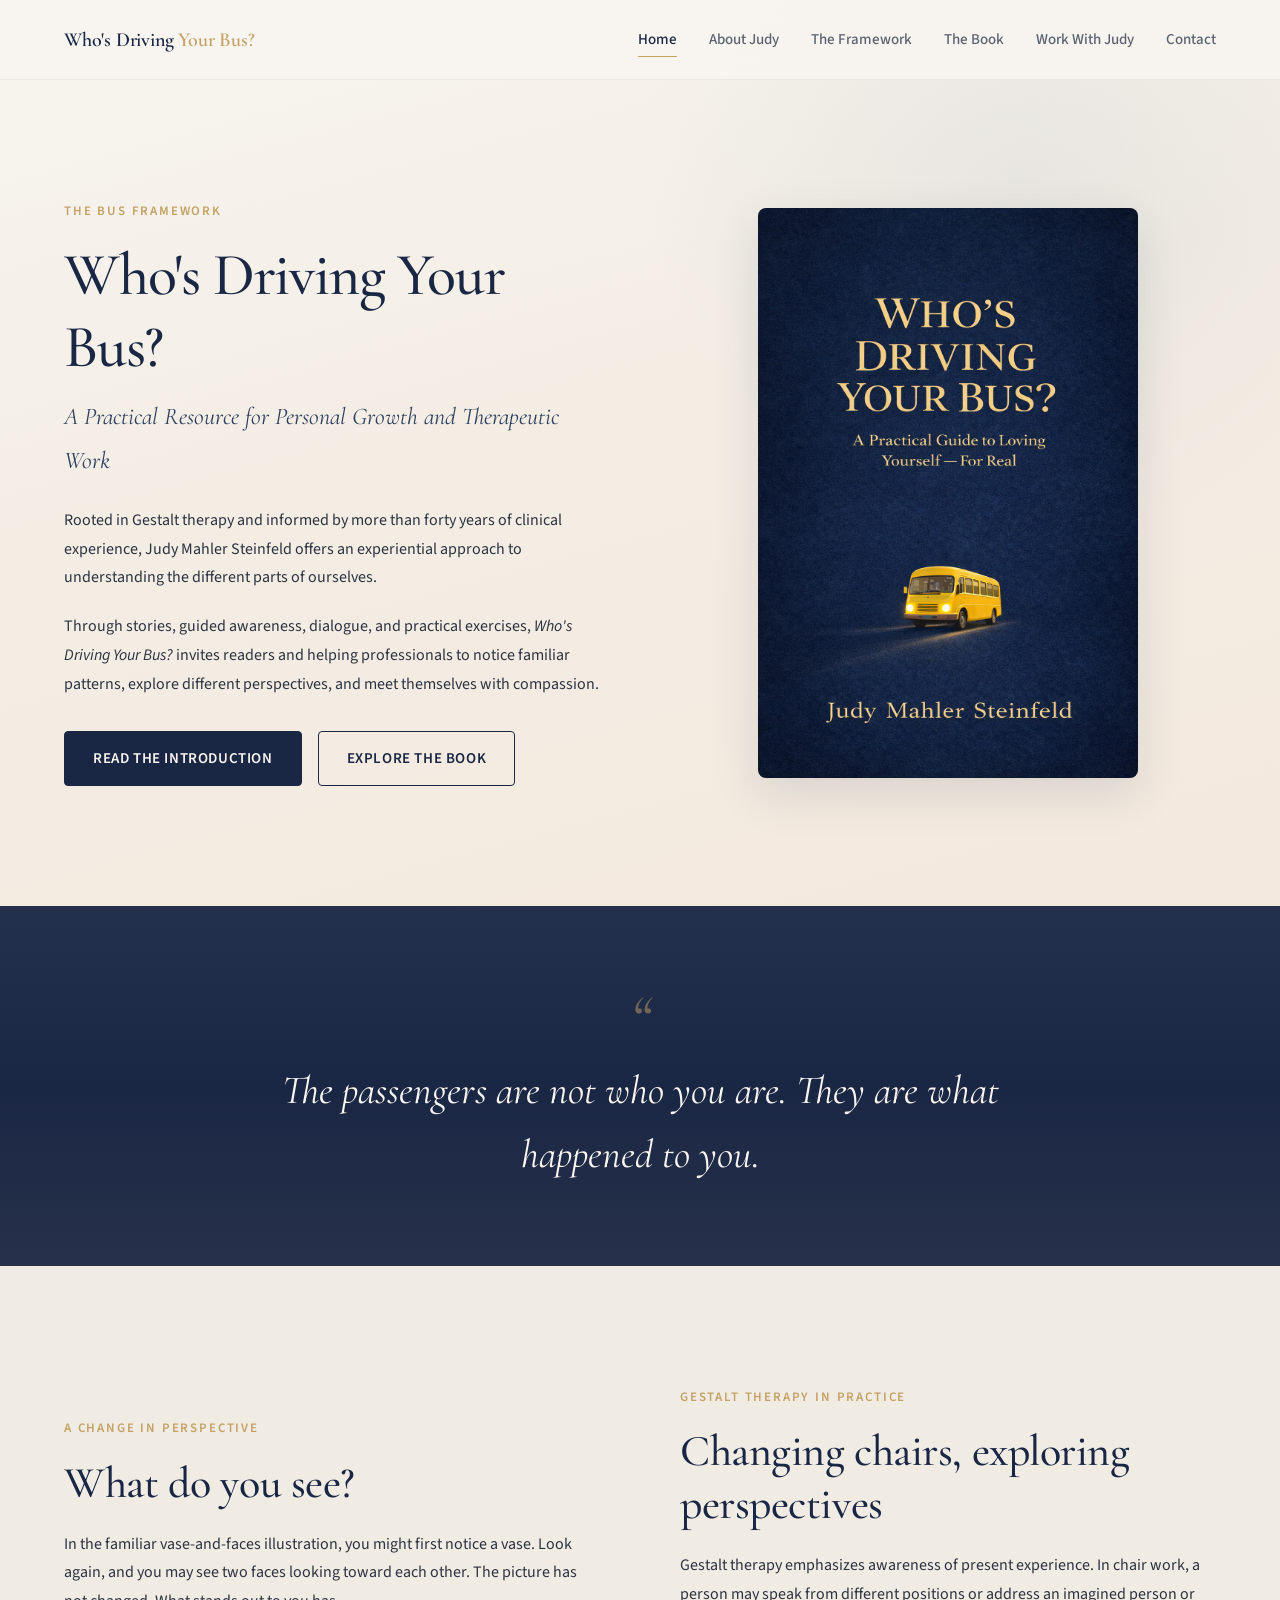
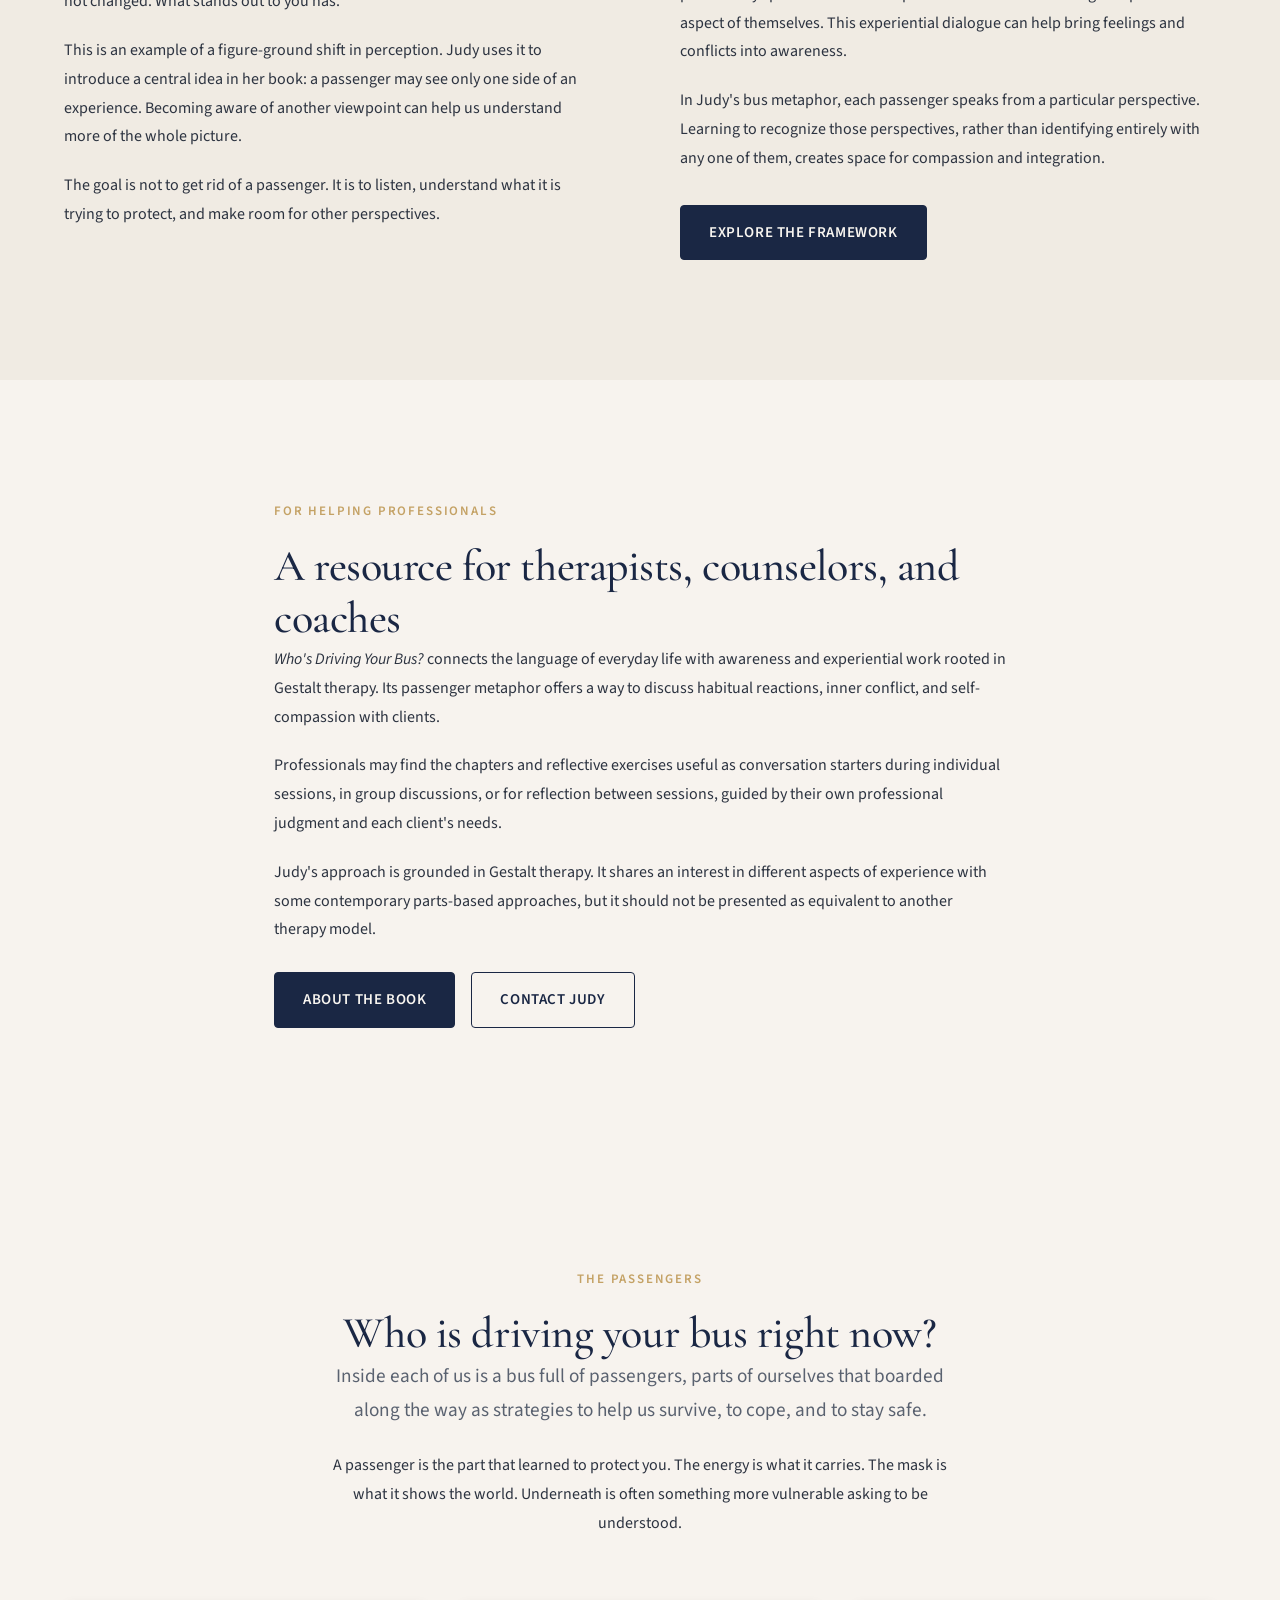
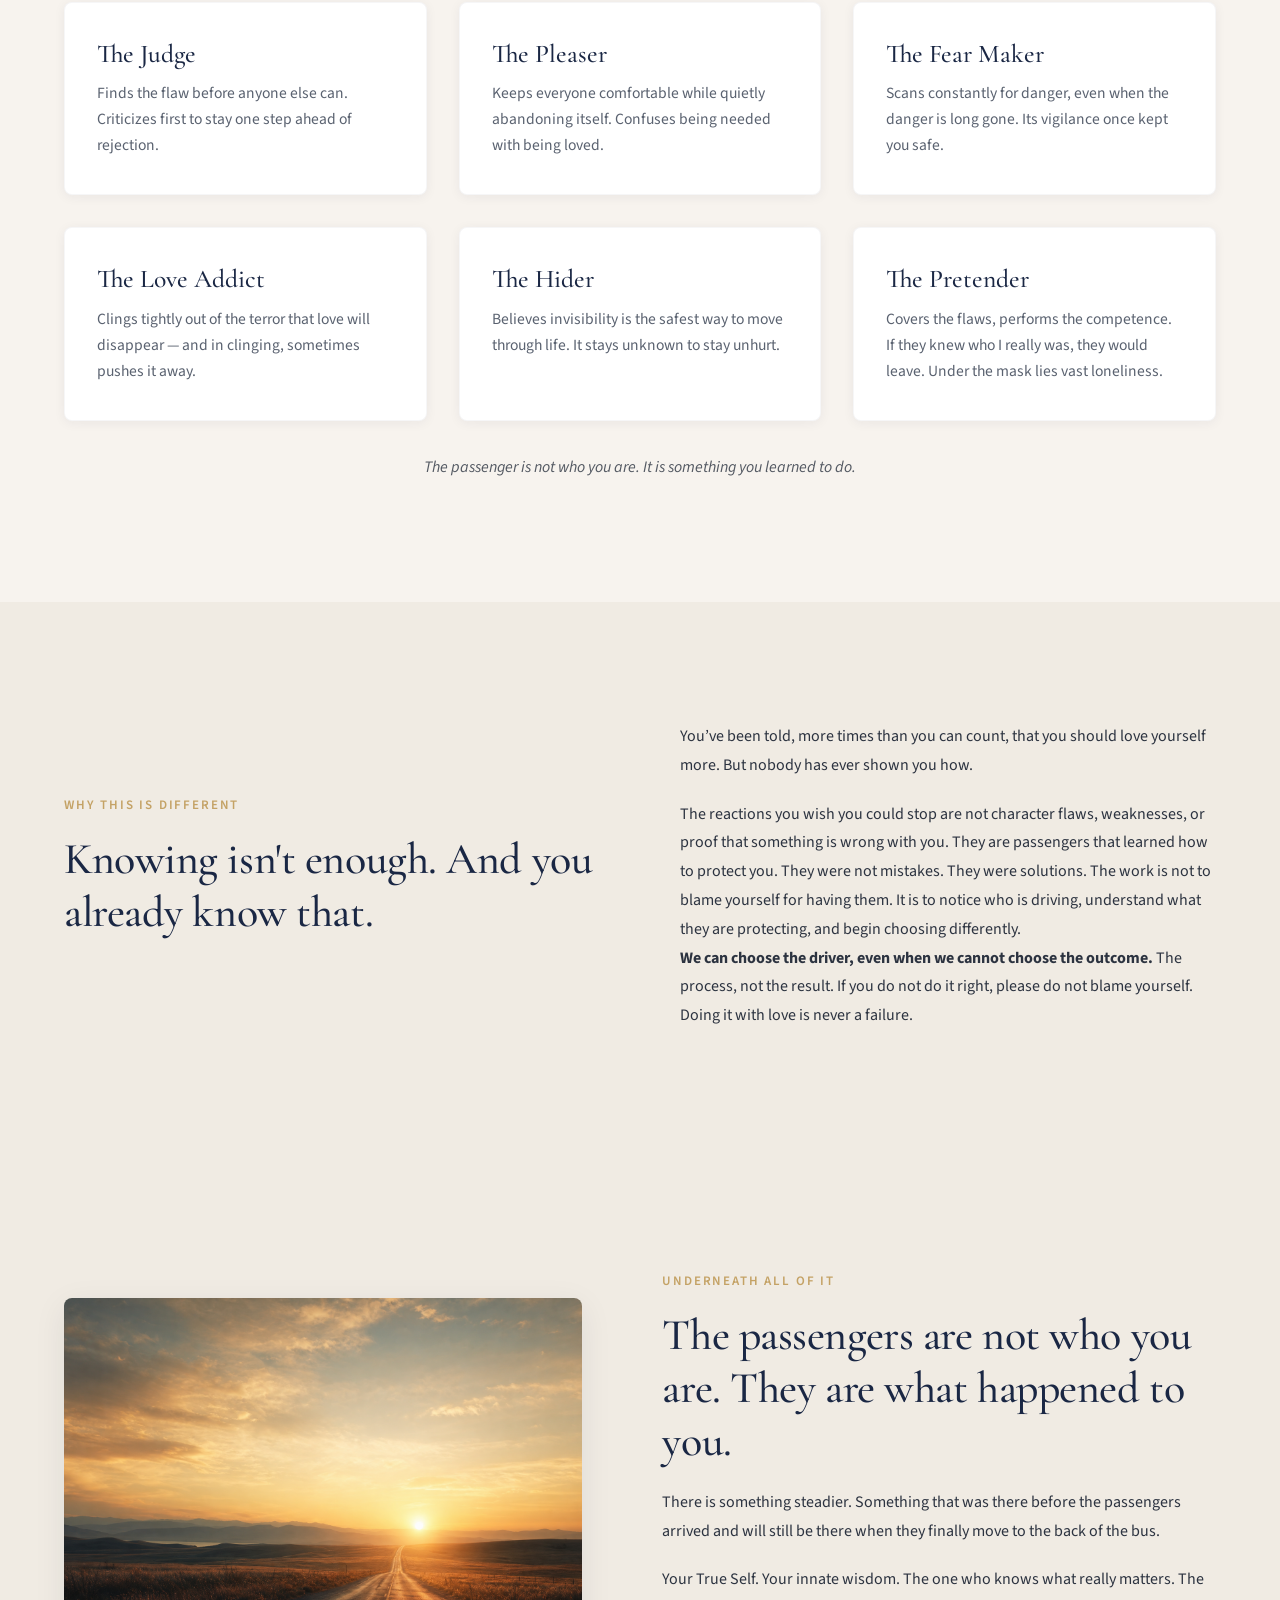
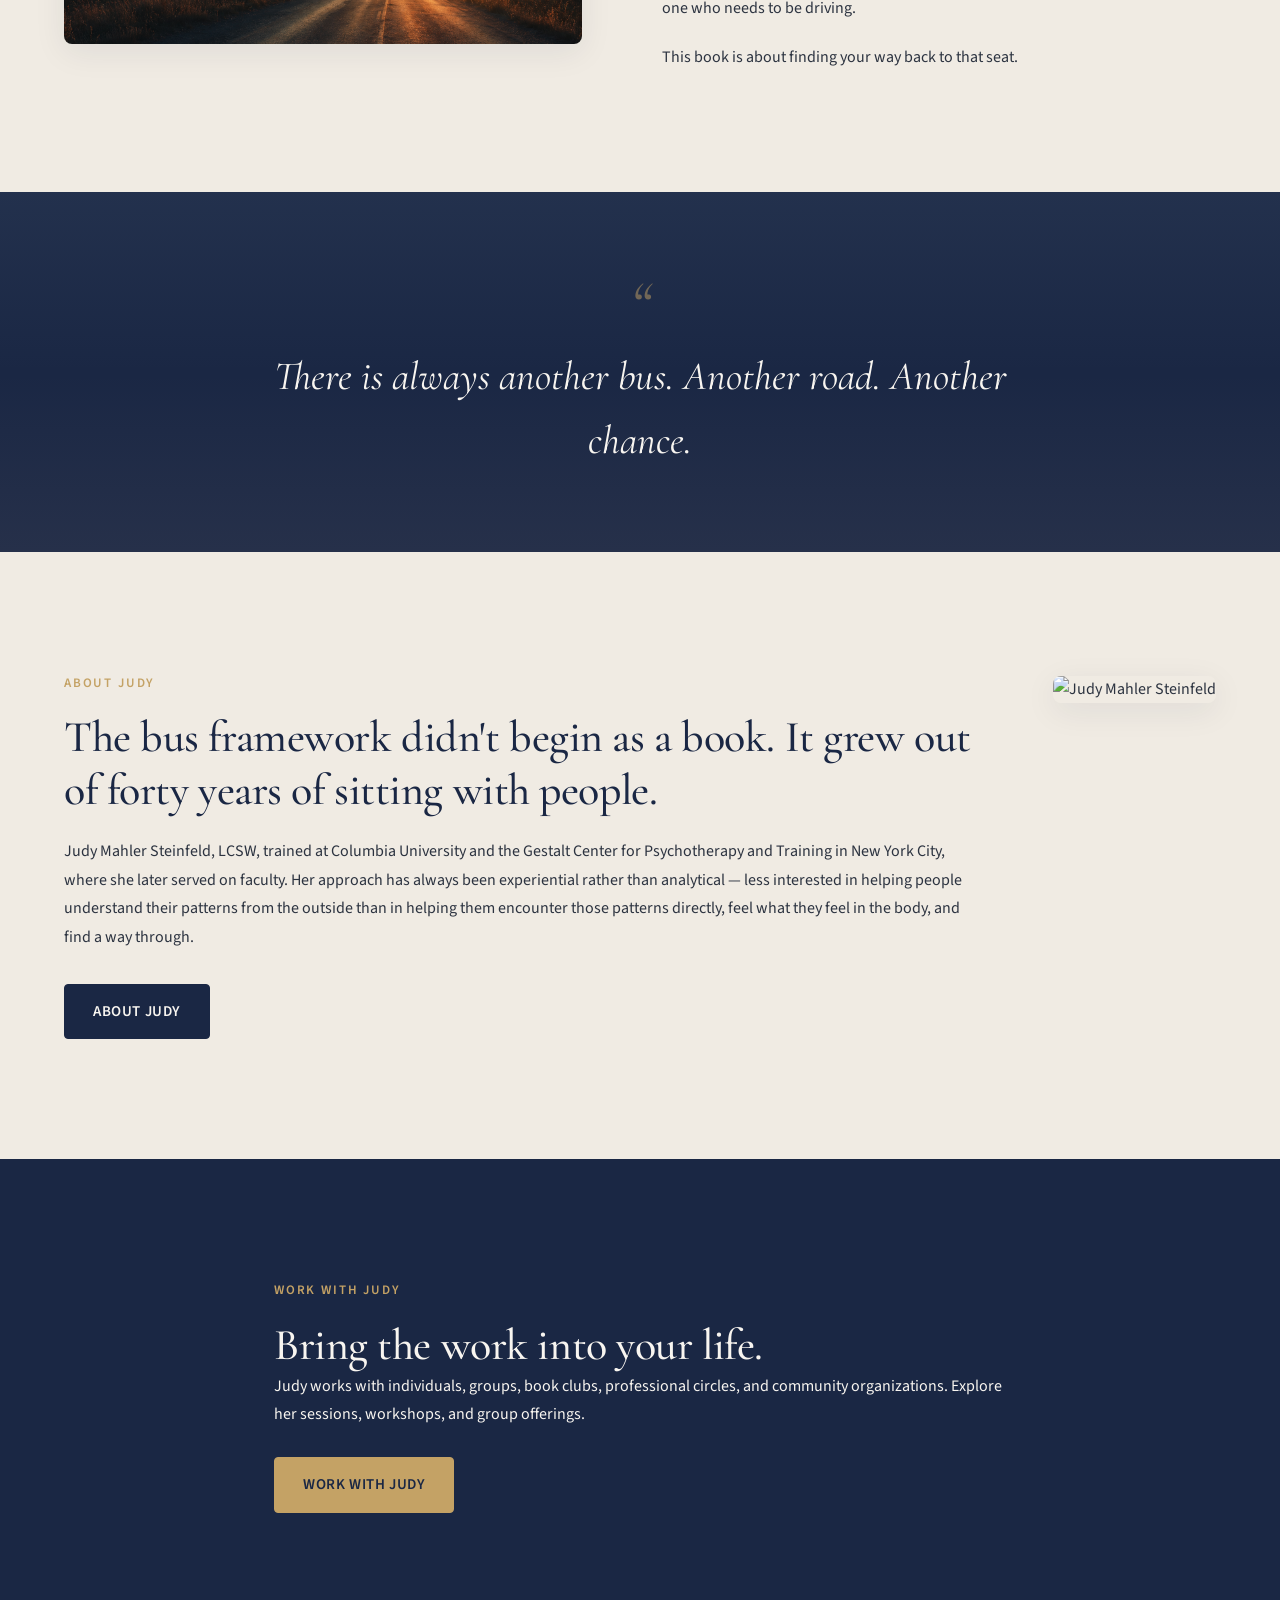
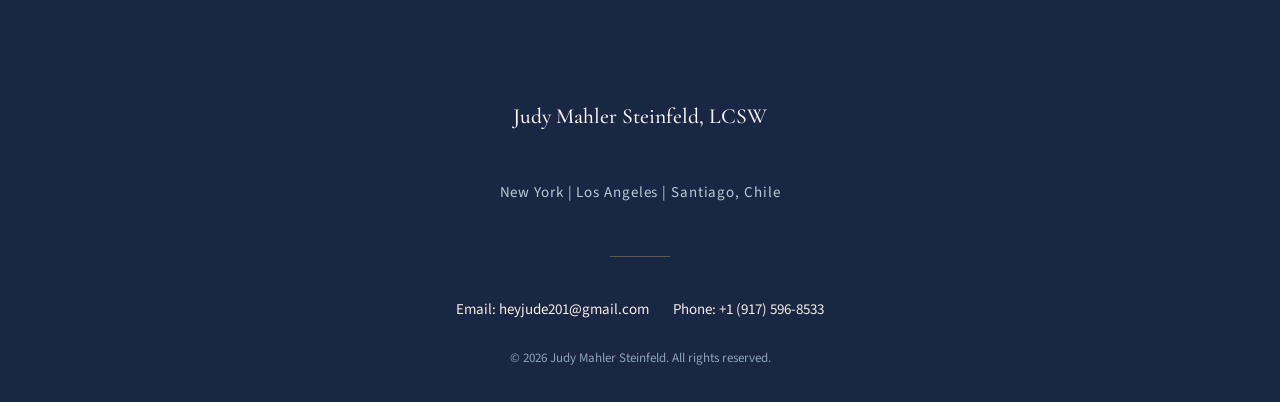
==== commit 9ee2bb7e: "Draft conference homepage positioning and Gestalt perspective sections" ====
--- a/index.html
+++ b/index.html
@@ -46,11 +46,10 @@
         <div class="hero-content reveal">
           <p class="eyebrow">The Bus Framework</p>
           <h1 data-cms="home.hero.title" data-cms-label="Homepage title">Who's Driving Your Bus?</h1>
-          <p class="subheadline" data-cms="home.hero.subtitle" data-cms-label="Homepage subtitle">A Practical Guide to Loving Yourself—For Real</p>
+          <p class="subheadline" data-cms="home.hero.subtitle" data-cms-label="Homepage subtitle">A Practical Resource for Personal Growth and Therapeutic Work</p>
           <div data-cms="home.hero.body" data-cms-label="Homepage introduction">
-            <p>Do you want more love, joy, happiness, peace in your life?</p>
-            <p>Maybe you’ve read the books, talked endlessly with friends, even been in therapy, and yet the same patterns keep appearing.</p>
-            <p>This book begins with one very important question:<br><strong>Who is driving your bus?</strong></p>
+            <p>Rooted in Gestalt therapy and informed by more than forty years of clinical experience, Judy Mahler Steinfeld offers an experiential approach to understanding the different parts of ourselves.</p>
+            <p>Through stories, guided awareness, dialogue, and practical exercises, <em>Who's Driving Your Bus?</em> invites readers and helping professionals to notice familiar patterns, explore different perspectives, and meet themselves with compassion.</p>
           </div>
           <div class="btn-group">
             <a href="introduction.html" class="btn btn--primary">Read the Introduction</a>
@@ -70,6 +69,36 @@
         <blockquote class="quote-text reveal">
           The passengers are not who you are. They are what happened to you.
         </blockquote>
+      </div>
+    </section>
+
+    <section class="section section--warm" aria-labelledby="gestalt-switch-heading">
+      <div class="container preview-block">
+        <div class="preview-content reveal">
+          <p class="eyebrow">A Change in Perspective</p>
+          <h2 id="gestalt-switch-heading">What do you see?</h2>
+          <p>In the familiar vase-and-faces illustration, you might first notice a vase. Look again, and you may see two faces looking toward each other. The picture has not changed. What stands out to you has.</p>
+          <p>This is an example of a figure-ground shift in perception. Judy uses it to introduce a central idea in her book: a passenger may see only one side of an experience. Becoming aware of another viewpoint can help us understand more of the whole picture.</p>
+          <p>The goal is not to get rid of a passenger. It is to listen, understand what it is trying to protect, and make room for other perspectives.</p>
+        </div>
+        <div class="preview-content reveal reveal-delay-2">
+          <p class="eyebrow">Gestalt Therapy in Practice</p>
+          <h2>Changing chairs, exploring perspectives</h2>
+          <p>Gestalt therapy emphasizes awareness of present experience. In chair work, a person may speak from different positions or address an imagined person or aspect of themselves. This experiential dialogue can help bring feelings and conflicts into awareness.</p>
+          <p>In Judy's bus metaphor, each passenger speaks from a particular perspective. Learning to recognize those perspectives, rather than identifying entirely with any one of them, creates space for compassion and integration.</p>
+          <div class="btn-group"><a href="framework.html" class="btn btn--primary">Explore the Framework</a></div>
+        </div>
+      </div>
+    </section>
+
+    <section class="section section--cream" aria-labelledby="professionals-heading">
+      <div class="container editorial-block reveal">
+        <p class="eyebrow">For Helping Professionals</p>
+        <h2 id="professionals-heading">A resource for therapists, counselors, and coaches</h2>
+        <p><em>Who's Driving Your Bus?</em> connects the language of everyday life with awareness and experiential work rooted in Gestalt therapy. Its passenger metaphor offers a way to discuss habitual reactions, inner conflict, and self-compassion with clients.</p>
+        <p>Professionals may find the chapters and reflective exercises useful as conversation starters during individual sessions, in group discussions, or for reflection between sessions, guided by their own professional judgment and each client's needs.</p>
+        <p>Judy's approach is grounded in Gestalt therapy. It shares an interest in different aspects of experience with some contemporary parts-based approaches, but it should not be presented as equivalent to another therapy model.</p>
+        <div class="btn-group"><a href="book.html" class="btn btn--primary">About the Book</a><a href="contact.html" class="btn btn--secondary">Contact Judy</a></div>
       </div>
     </section>
 
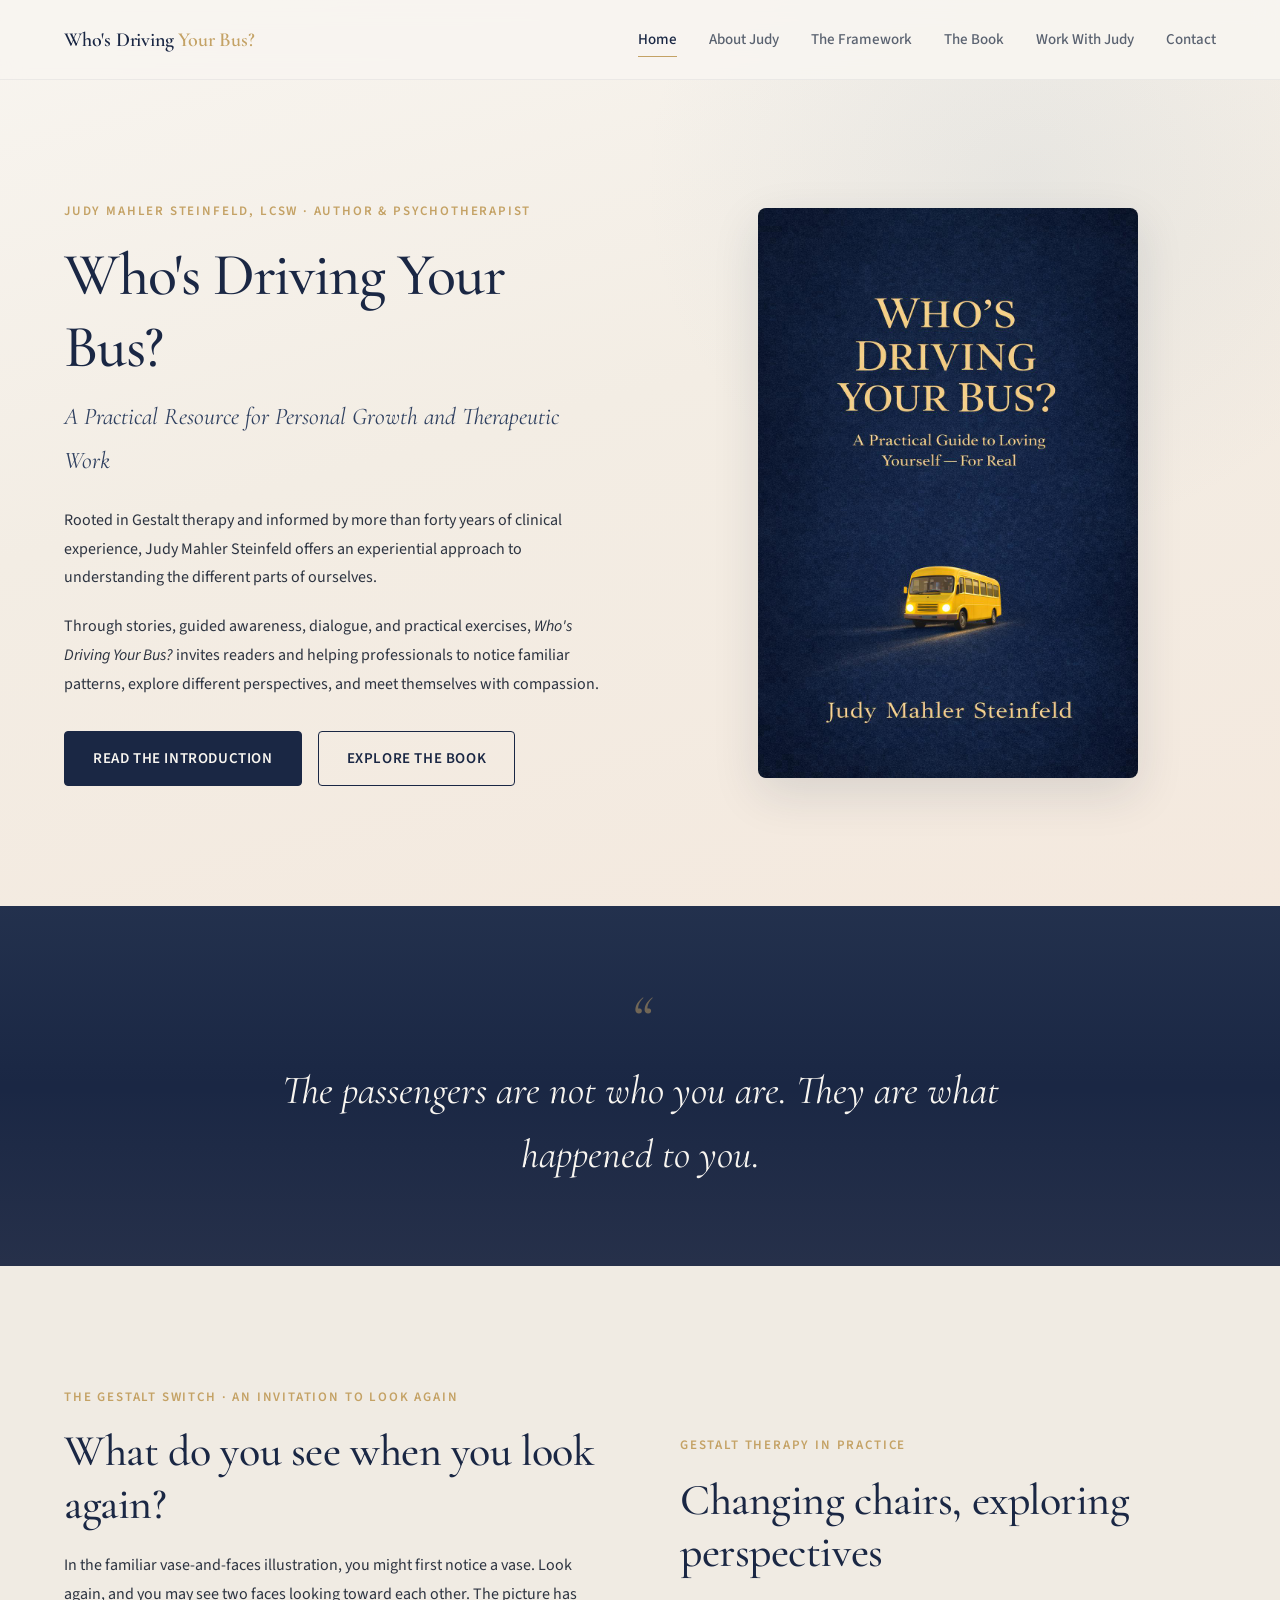
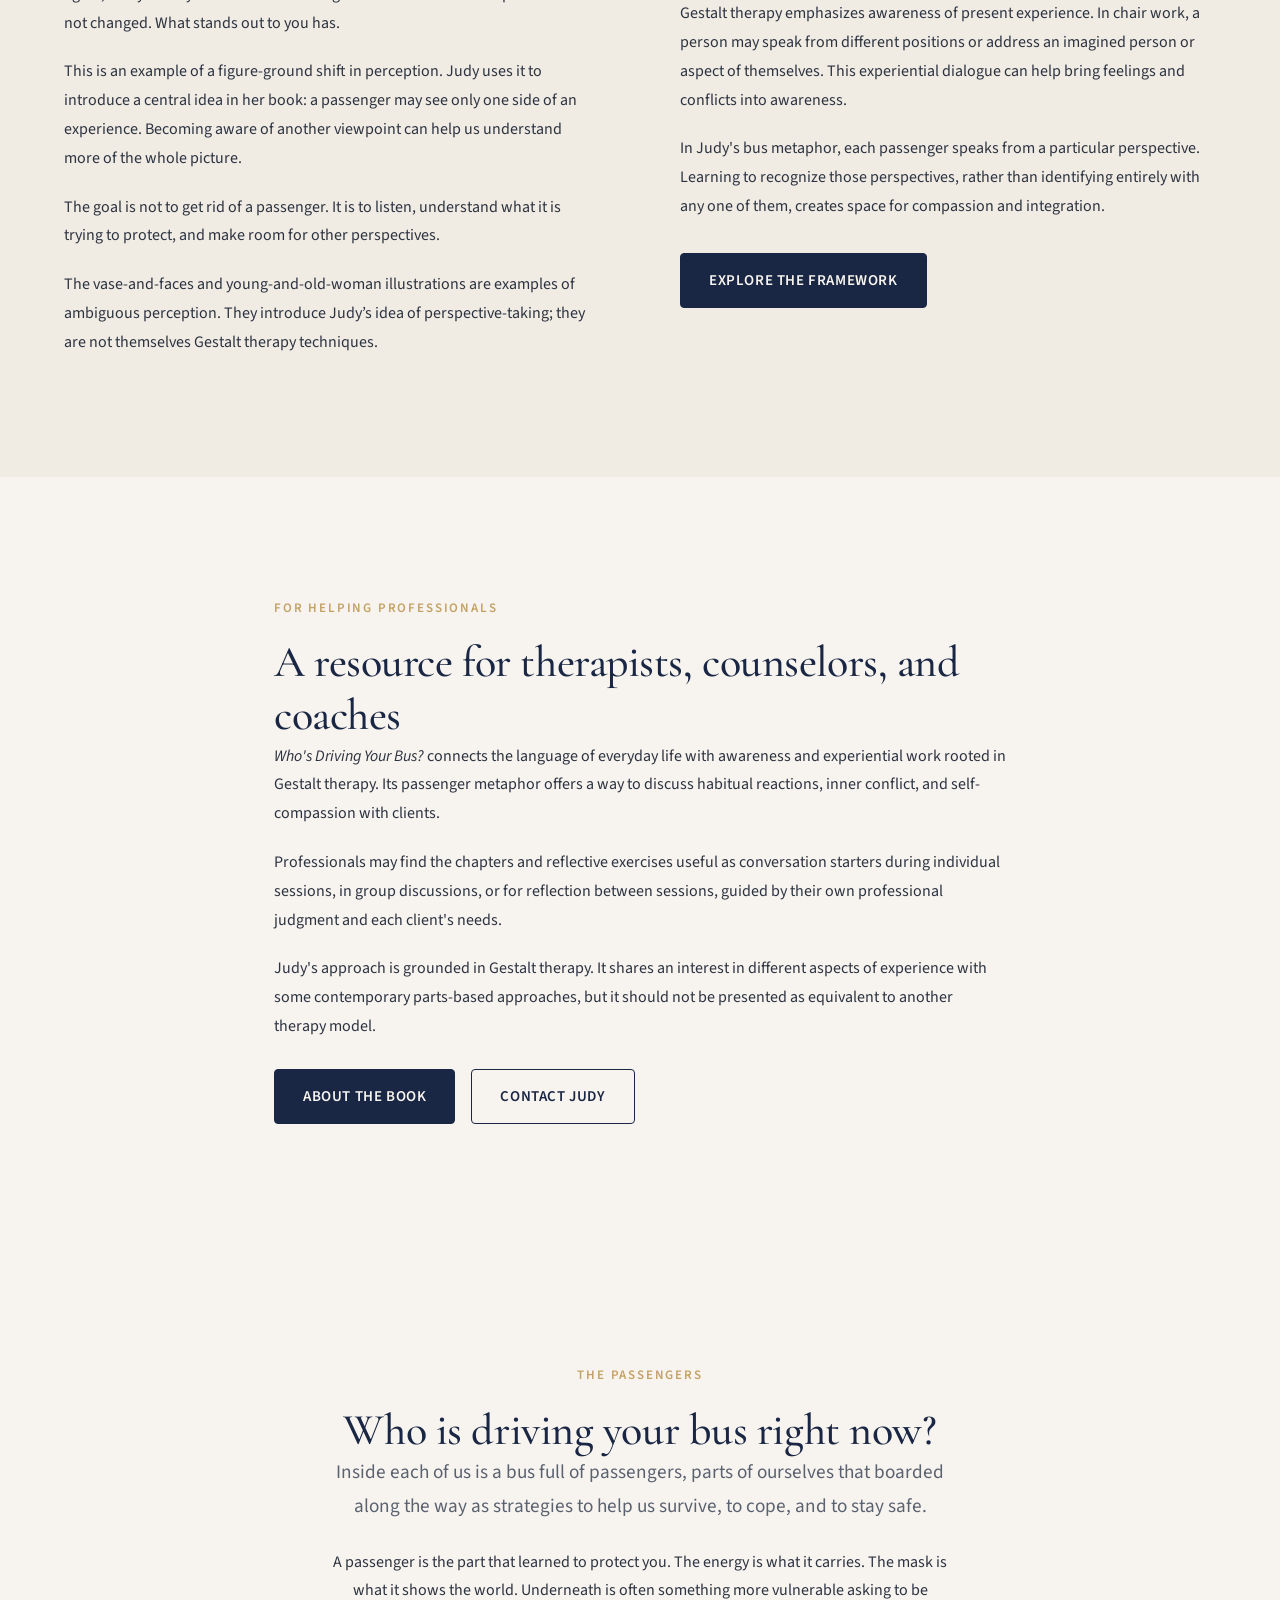
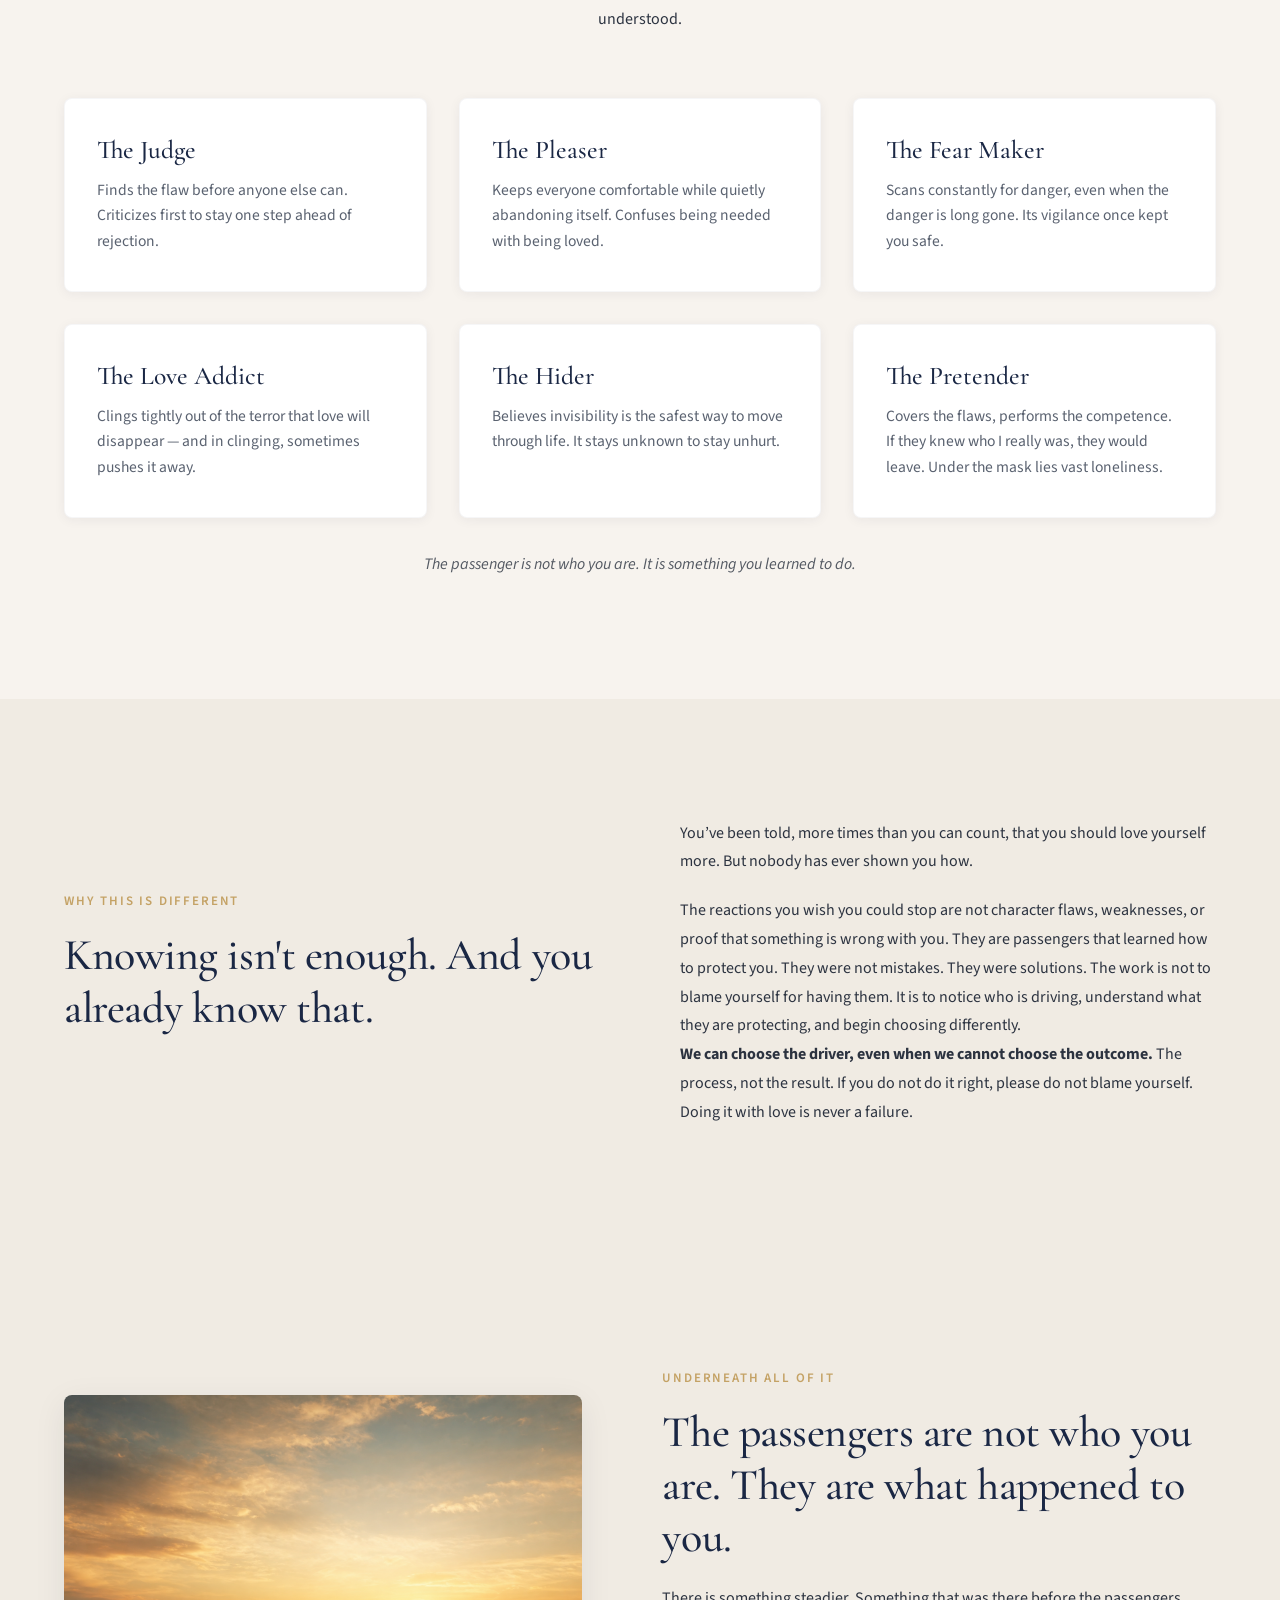
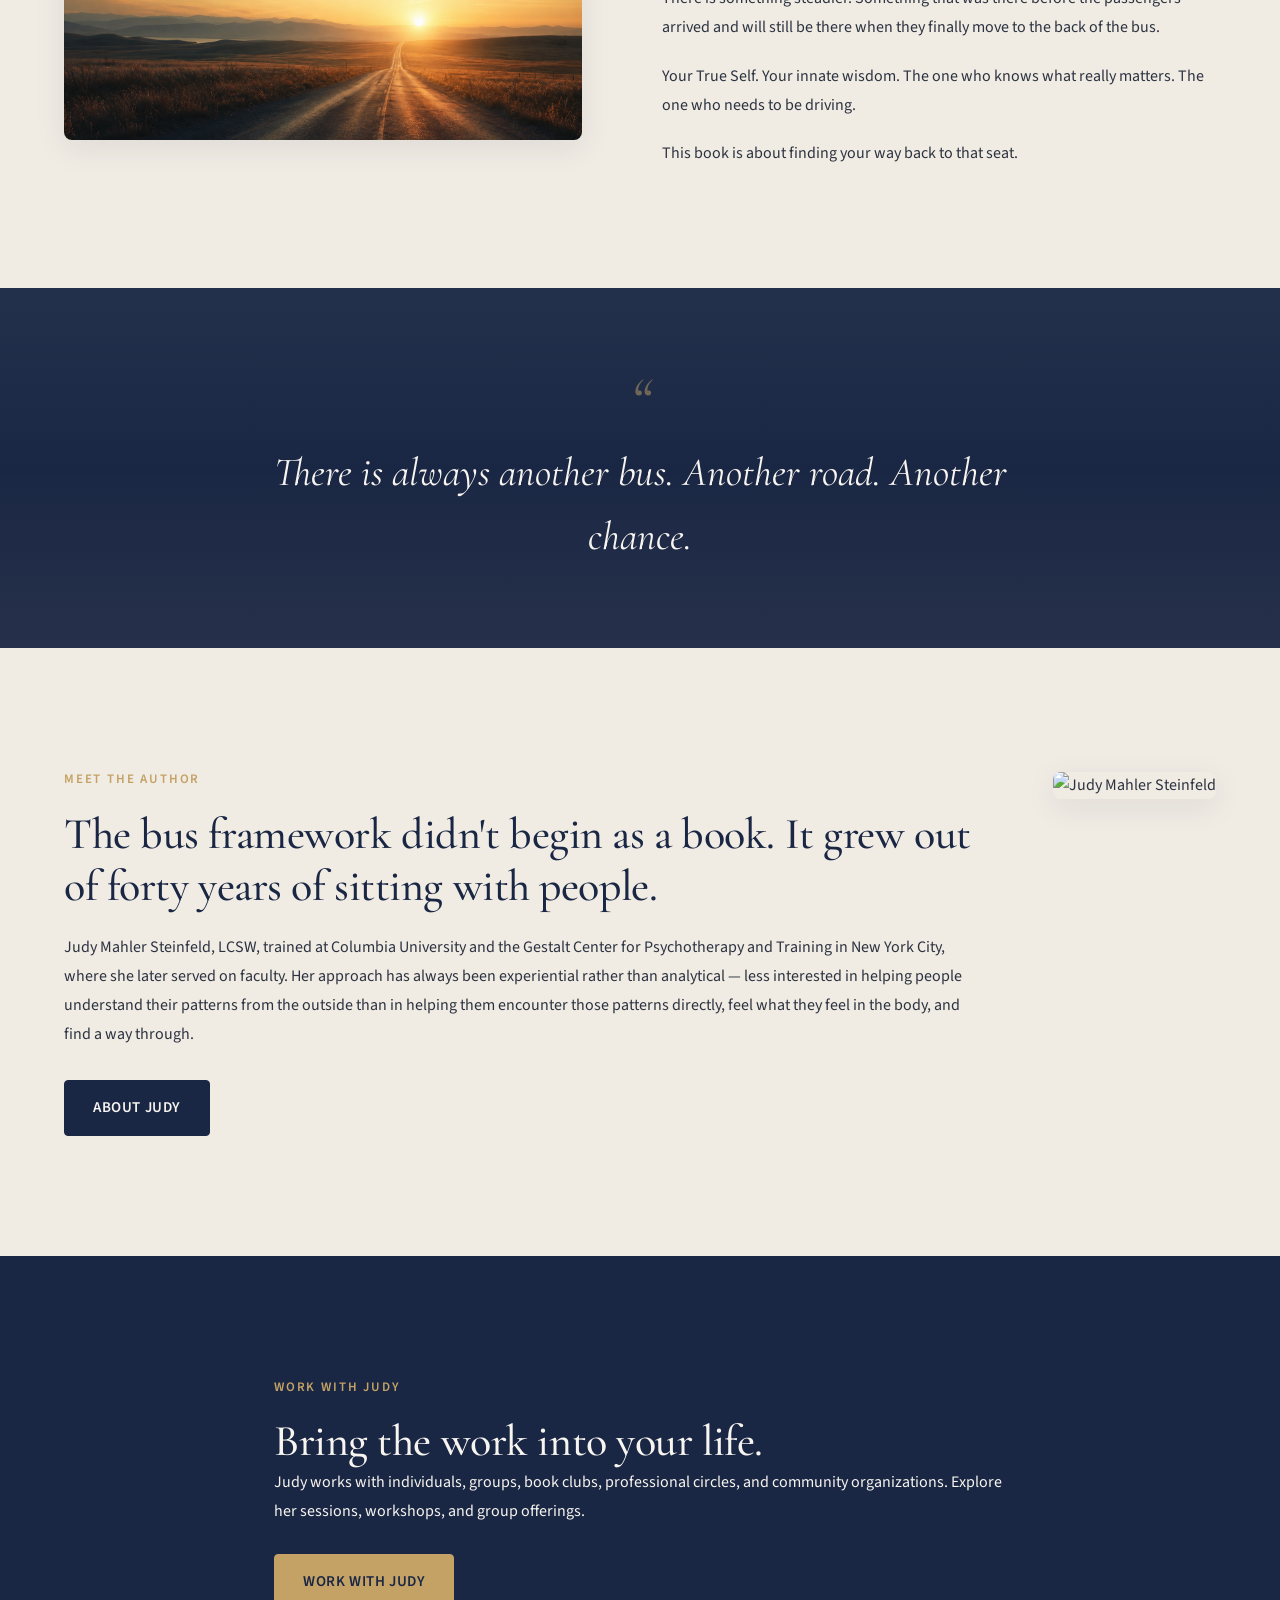
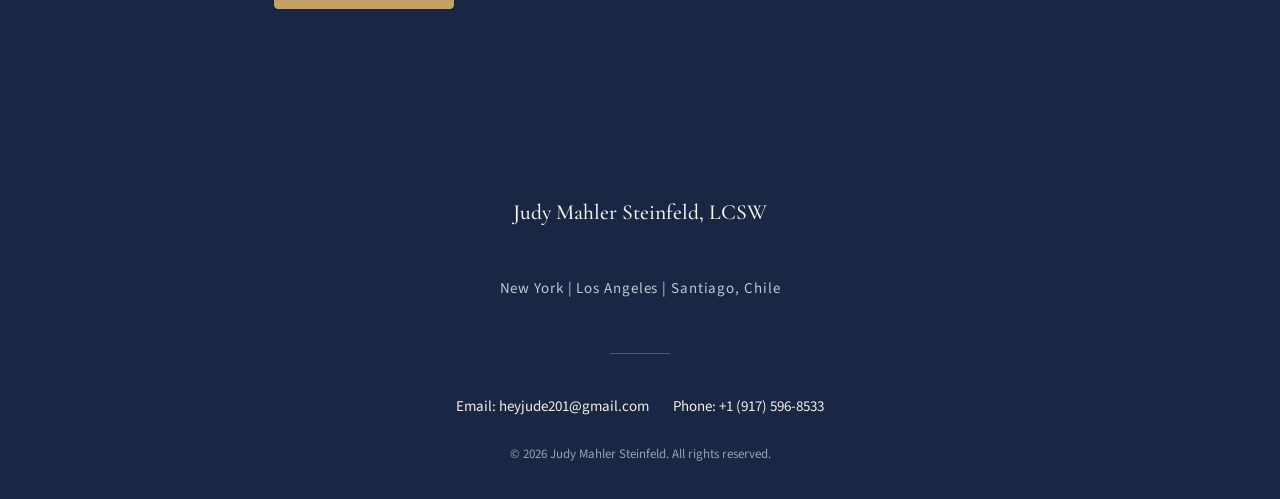
==== commit ec533282: "Refine conference homepage editorial layout and preserve real Judy assets" ====
--- a/index.html
+++ b/index.html
@@ -4,7 +4,7 @@
   <meta charset="UTF-8">
   <meta name="viewport" content="width=device-width, initial-scale=1.0">
   <title>Who's Driving Your Bus? | Judy Mahler Steinfeld, LCSW</title>
-  <meta name="description" content="The Bus Framework by Judy Mahler Steinfeld, LCSW — a practical guide to understanding the parts of yourself that were created to protect you, and learning how to take back the driver's seat of your life.">
+  <meta name="description" content="Discover Who’s Driving Your Bus? by Judy Mahler Steinfeld, LCSW. An experiential resource rooted in Gestalt therapy for personal growth and therapeutic work.">
   <link rel="canonical" href="https://whoisdrivingyourbus.com/">
   <link rel="stylesheet" href="styles.css">
 </head>
@@ -41,13 +41,13 @@
 
   <main>
 
-    <section class="hero">
+    <section class="hero hero--editorial">
       <div class="container hero-grid">
         <div class="hero-content reveal">
-          <p class="eyebrow">The Bus Framework</p>
+          <p class="eyebrow">Judy Mahler Steinfeld, LCSW · Author &amp; Psychotherapist</p>
           <h1 data-cms="home.hero.title" data-cms-label="Homepage title">Who's Driving Your Bus?</h1>
-          <p class="subheadline" data-cms="home.hero.subtitle" data-cms-label="Homepage subtitle">A Practical Resource for Personal Growth and Therapeutic Work</p>
-          <div data-cms="home.hero.body" data-cms-label="Homepage introduction">
+          <p class="subheadline">A Practical Resource for Personal Growth and Therapeutic Work</p>
+          <div>
             <p>Rooted in Gestalt therapy and informed by more than forty years of clinical experience, Judy Mahler Steinfeld offers an experiential approach to understanding the different parts of ourselves.</p>
             <p>Through stories, guided awareness, dialogue, and practical exercises, <em>Who's Driving Your Bus?</em> invites readers and helping professionals to notice familiar patterns, explore different perspectives, and meet themselves with compassion.</p>
           </div>
@@ -57,14 +57,14 @@
           </div>
         </div>
         <div class="hero-visual reveal reveal-delay-2">
-          <div class="book-cover-wrap">
+          <div class="book-cover-wrap"><span class="cover-halo" aria-hidden="true"></span>
             <img data-cms="home.hero.image" data-cms-kind="image" data-cms-label="Homepage book cover" src="assets/images/book-cover-v11.jpg" alt="Who's Driving Your Bus book cover">
           </div>
         </div>
       </div>
     </section>
 
-    <section class="quote-section">
+    <section class="quote-section quote-section--signature">
       <div class="container">
         <blockquote class="quote-text reveal">
           The passengers are not who you are. They are what happened to you.
@@ -72,14 +72,14 @@
       </div>
     </section>
 
-    <section class="section section--warm" aria-labelledby="gestalt-switch-heading">
+    <section class="section section--warm gestalt-feature" aria-labelledby="gestalt-switch-heading">
       <div class="container preview-block">
         <div class="preview-content reveal">
-          <p class="eyebrow">A Change in Perspective</p>
-          <h2 id="gestalt-switch-heading">What do you see?</h2>
+          <p class="eyebrow">The Gestalt Switch · An Invitation to Look Again</p>
+          <h2 id="gestalt-switch-heading">What do you see when you look again?</h2>
           <p>In the familiar vase-and-faces illustration, you might first notice a vase. Look again, and you may see two faces looking toward each other. The picture has not changed. What stands out to you has.</p>
           <p>This is an example of a figure-ground shift in perception. Judy uses it to introduce a central idea in her book: a passenger may see only one side of an experience. Becoming aware of another viewpoint can help us understand more of the whole picture.</p>
-          <p>The goal is not to get rid of a passenger. It is to listen, understand what it is trying to protect, and make room for other perspectives.</p>
+          <p>The goal is not to get rid of a passenger. It is to listen, understand what it is trying to protect, and make room for other perspectives.</p><p class="small-note">The vase-and-faces and young-and-old-woman illustrations are examples of ambiguous perception. They introduce Judy’s idea of perspective-taking; they are not themselves Gestalt therapy techniques.</p>
         </div>
         <div class="preview-content reveal reveal-delay-2">
           <p class="eyebrow">Gestalt Therapy in Practice</p>
@@ -91,7 +91,7 @@
       </div>
     </section>
 
-    <section class="section section--cream" aria-labelledby="professionals-heading">
+    <section class="section section--cream professionals-feature" aria-labelledby="professionals-heading">
       <div class="container editorial-block reveal">
         <p class="eyebrow">For Helping Professionals</p>
         <h2 id="professionals-heading">A resource for therapists, counselors, and coaches</h2>
@@ -182,7 +182,7 @@
     <section class="section section--warm">
       <div class="container preview-block">
         <div class="preview-content reveal">
-          <p class="eyebrow">About Judy</p>
+          <p class="eyebrow">Meet the Author</p>
           <h2 data-cms="home.about.title" data-cms-label="About Judy heading">The bus framework didn't begin as a book. It grew out of forty years of sitting with people.</h2>
           <p data-cms="home.about.body" data-cms-label="About Judy introduction">Judy Mahler Steinfeld, LCSW, trained at Columbia University and the Gestalt Center for Psychotherapy and Training in New York City, where she later served on faculty. Her approach has always been experiential rather than analytical — less interested in helping people understand their patterns from the outside than in helping them encounter those patterns directly, feel what they feel in the body, and find a way through.</p>
           <div class="btn-group">
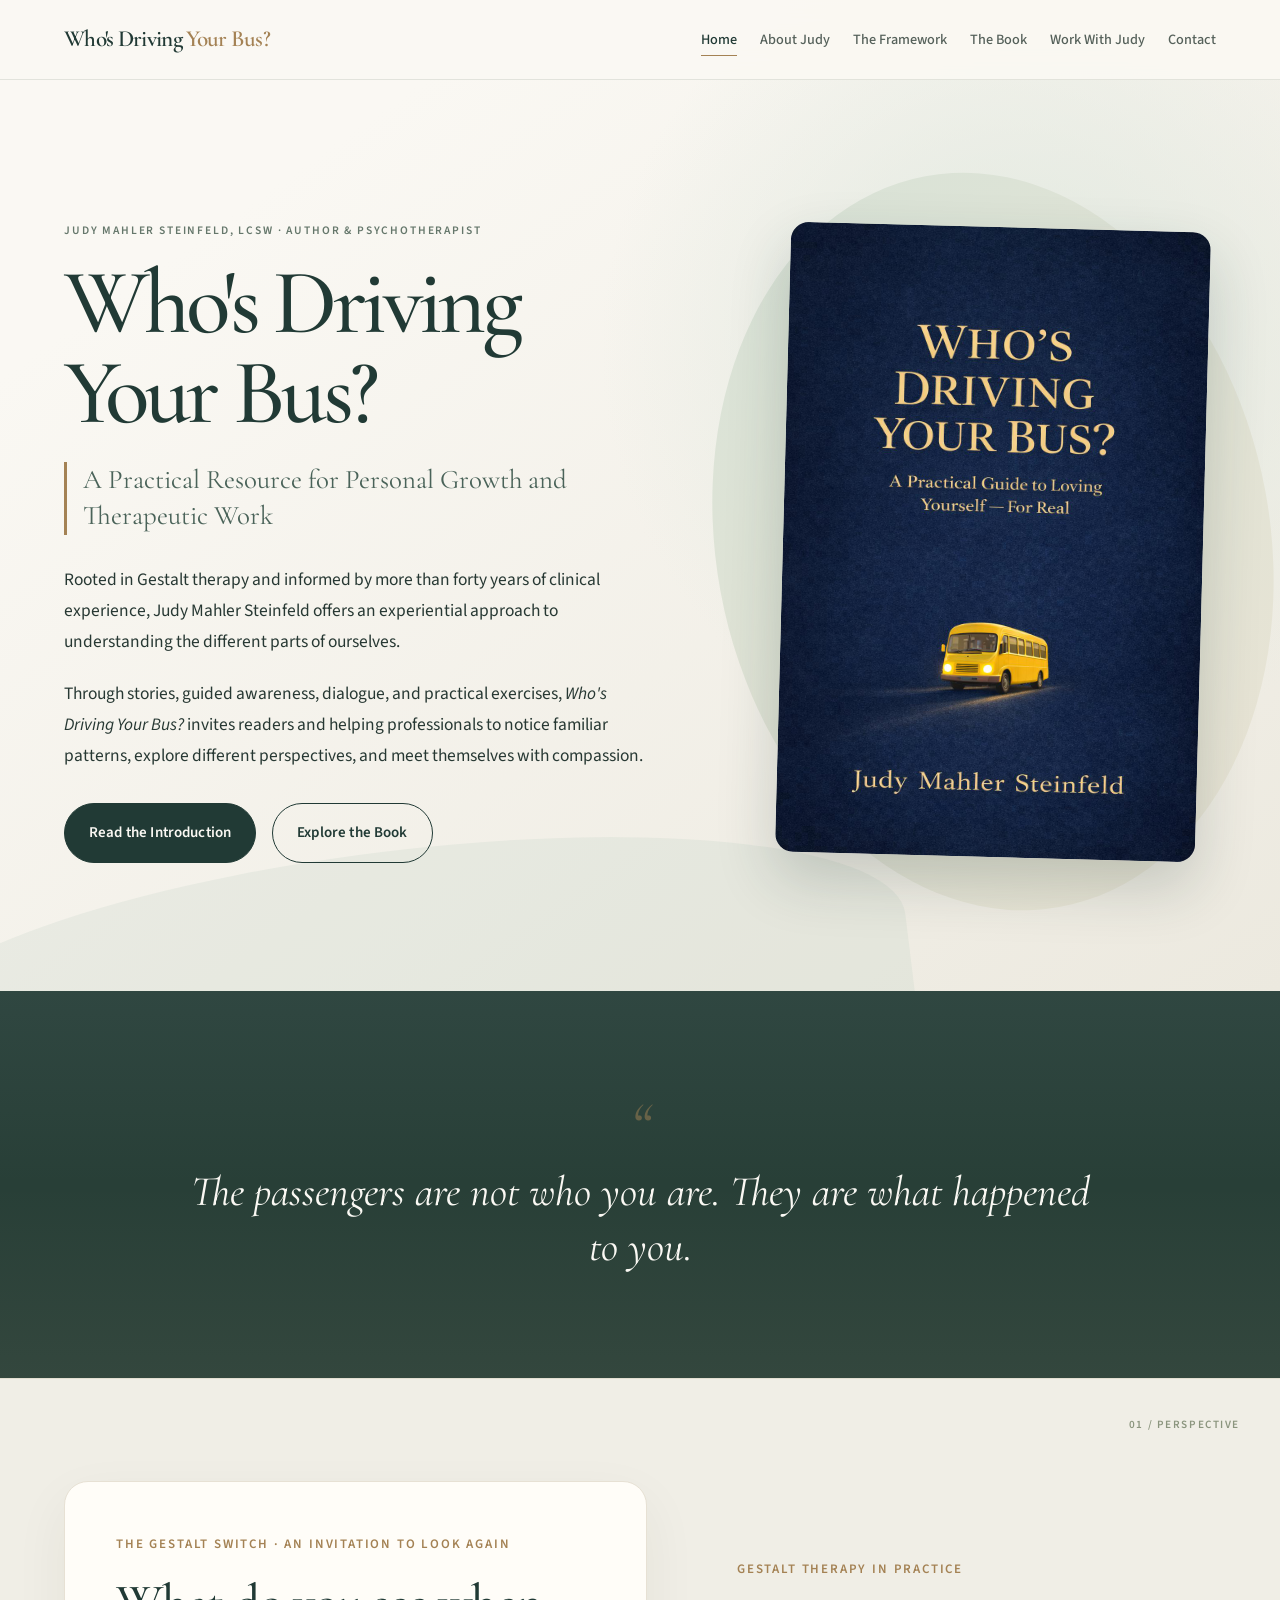
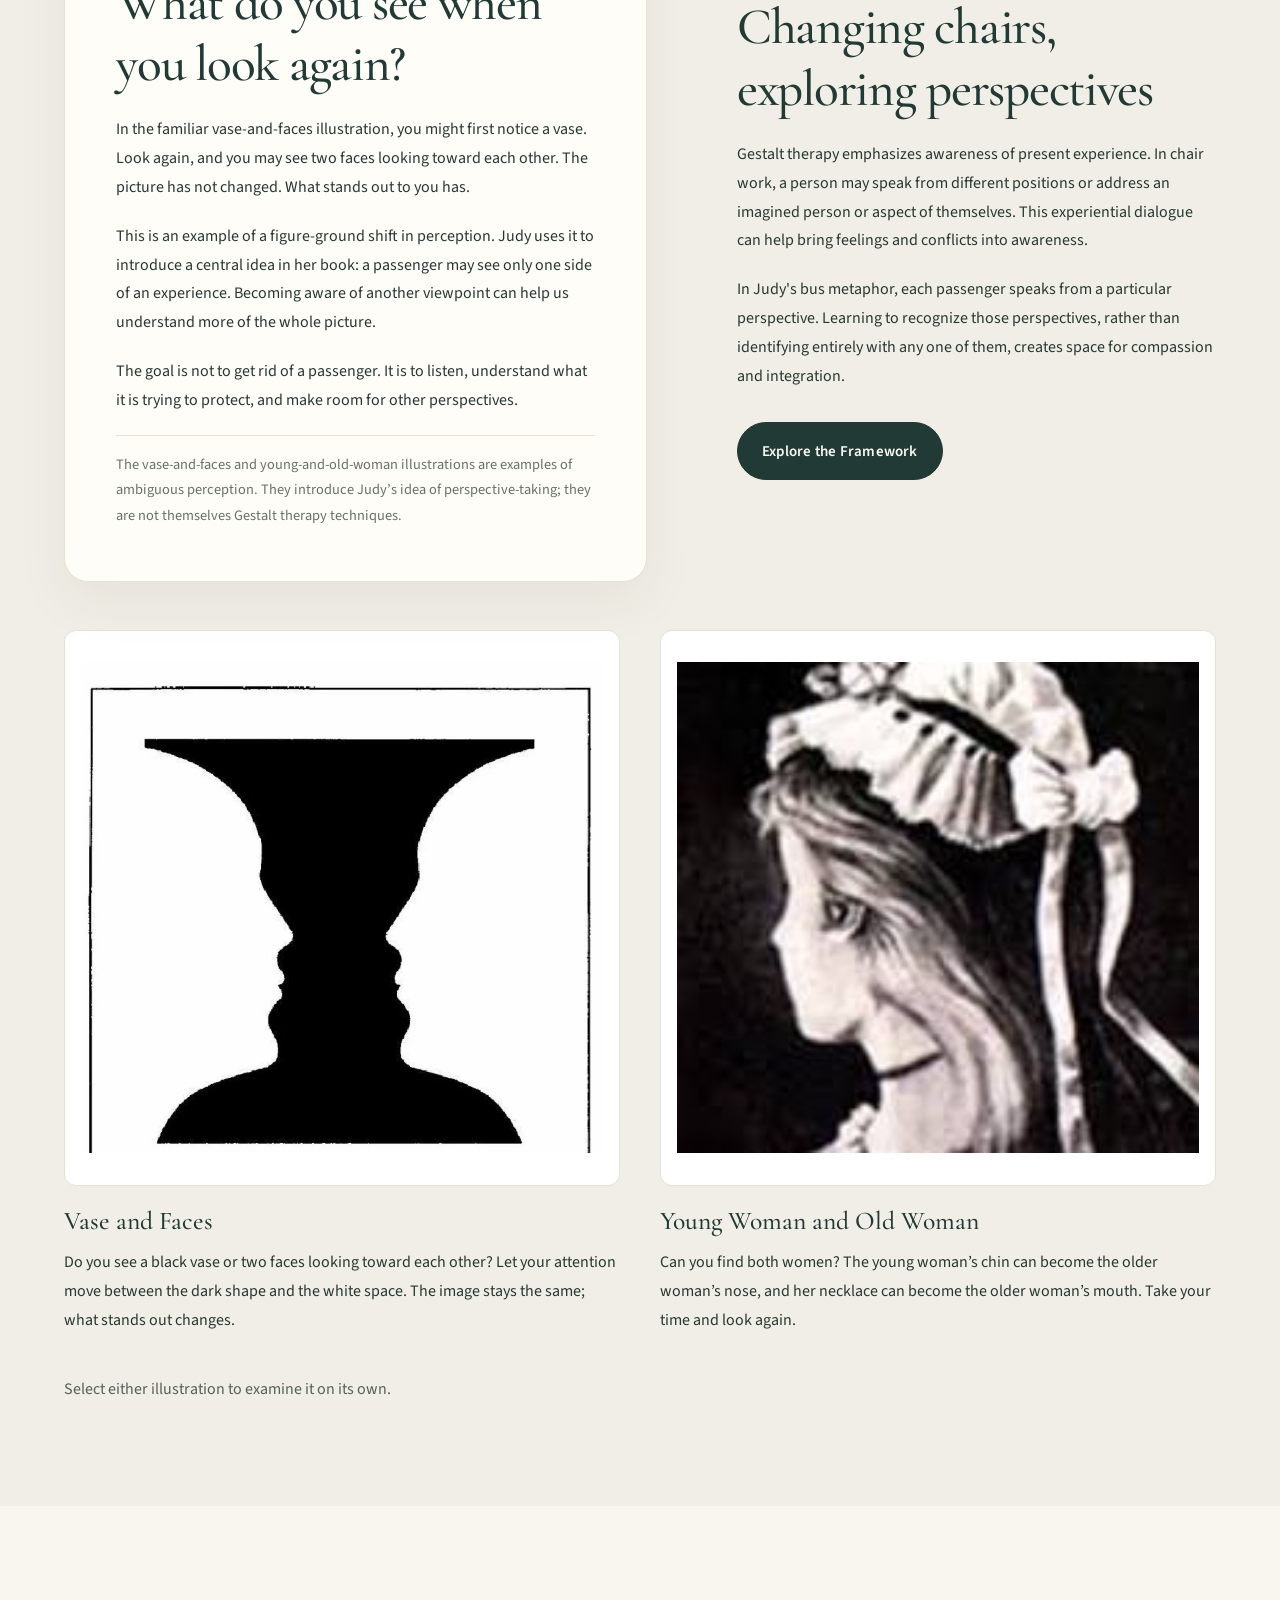
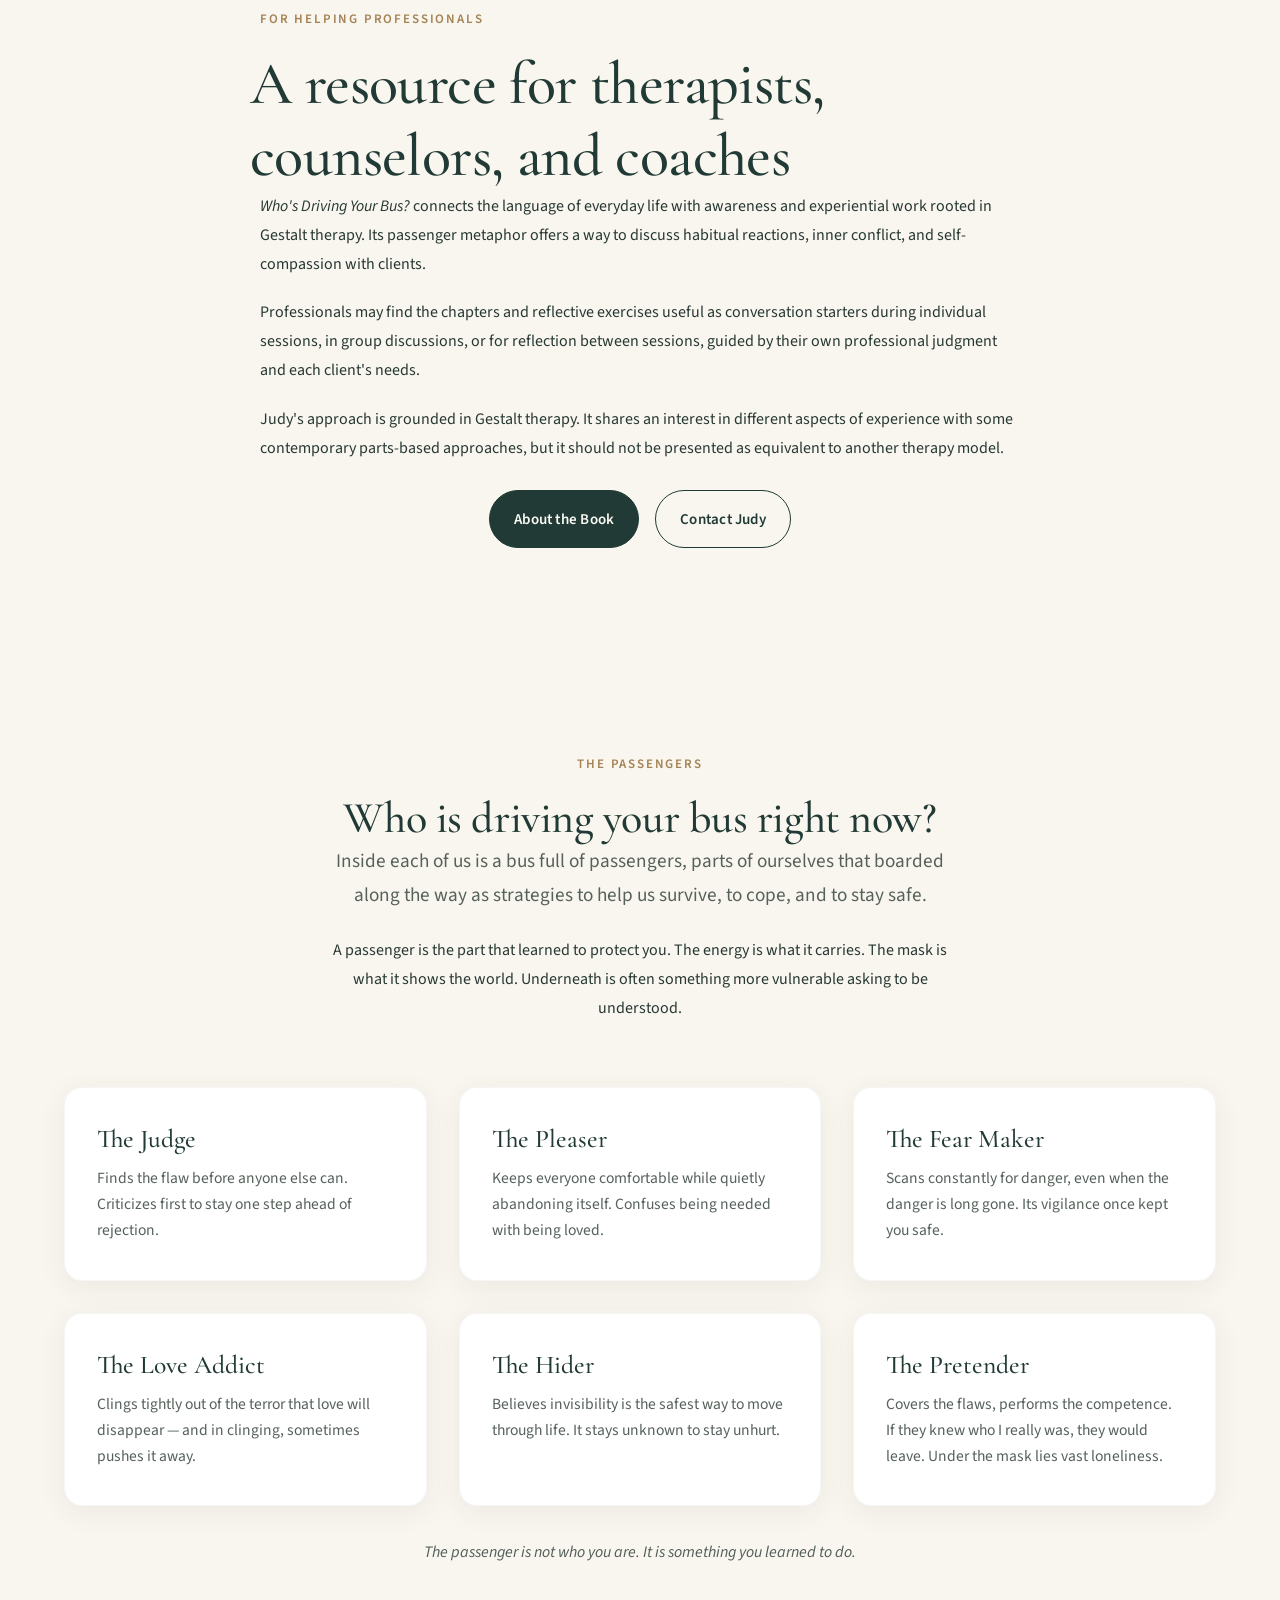
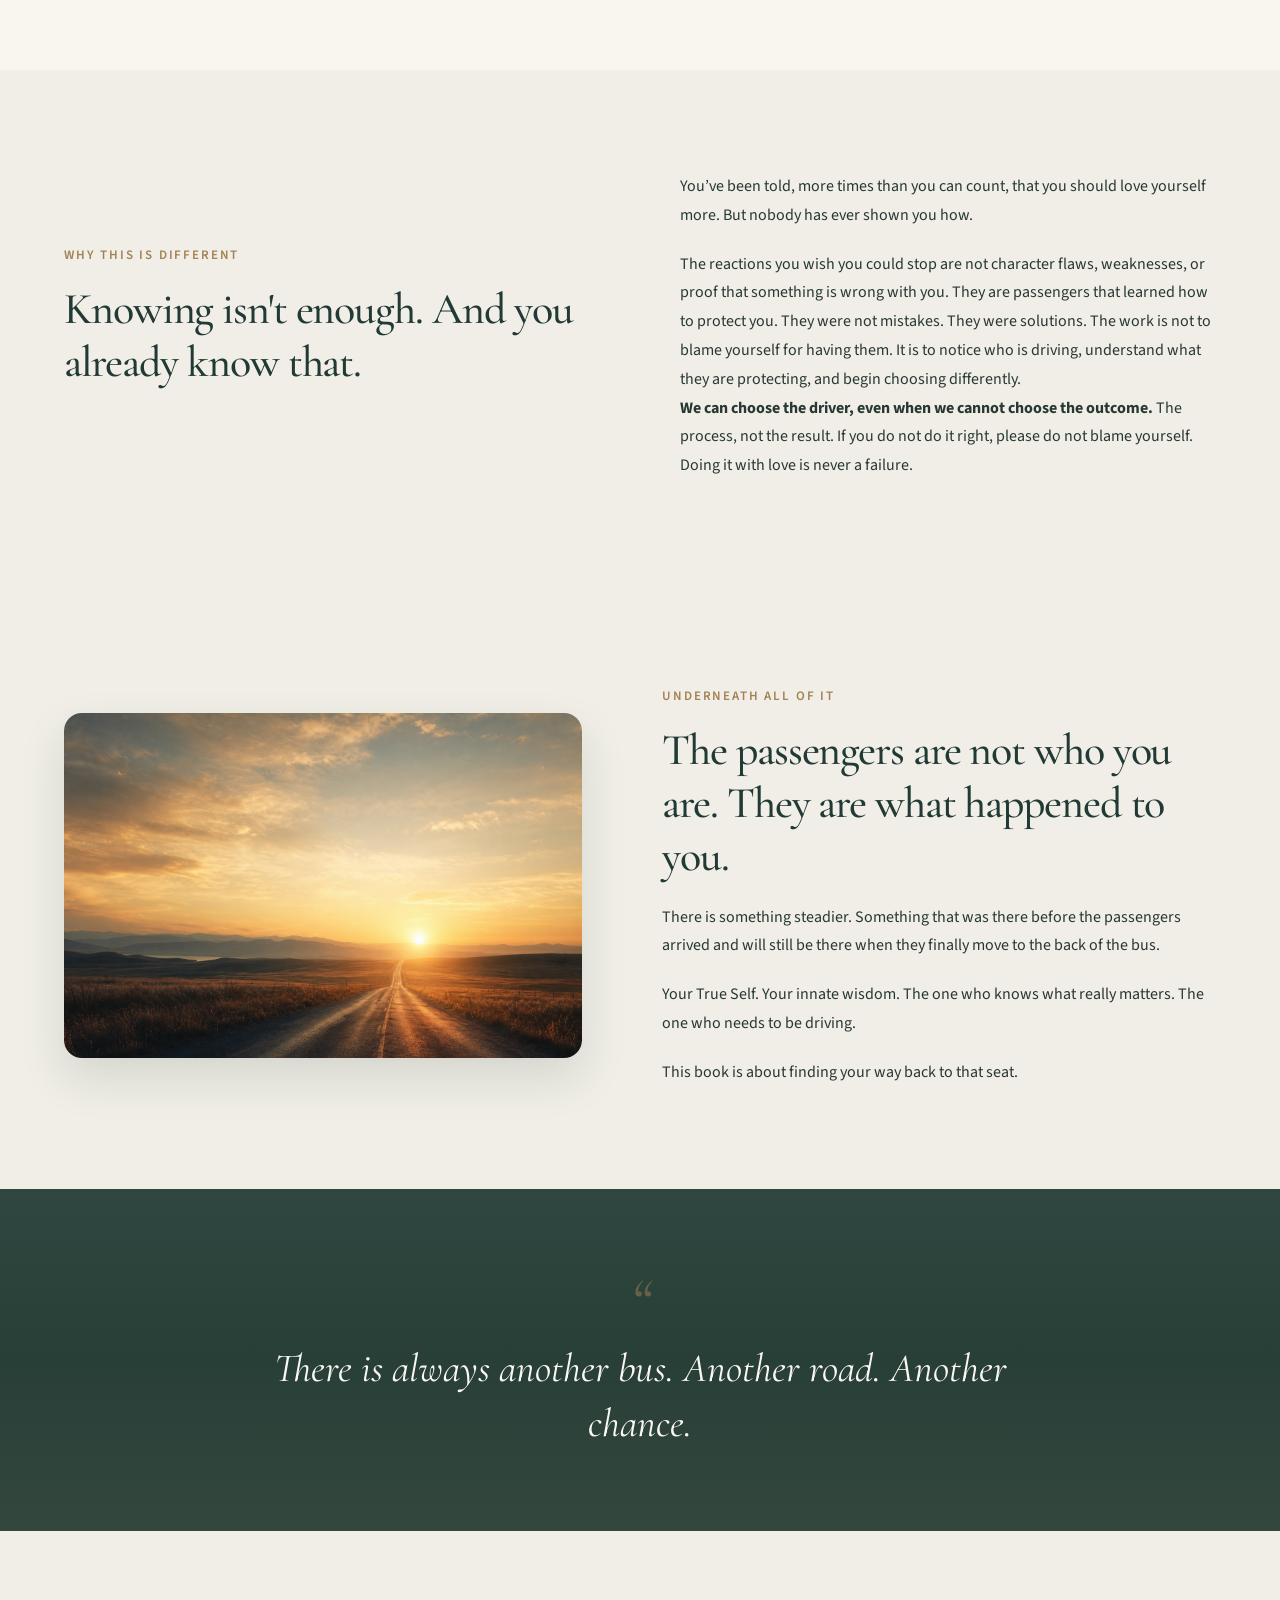
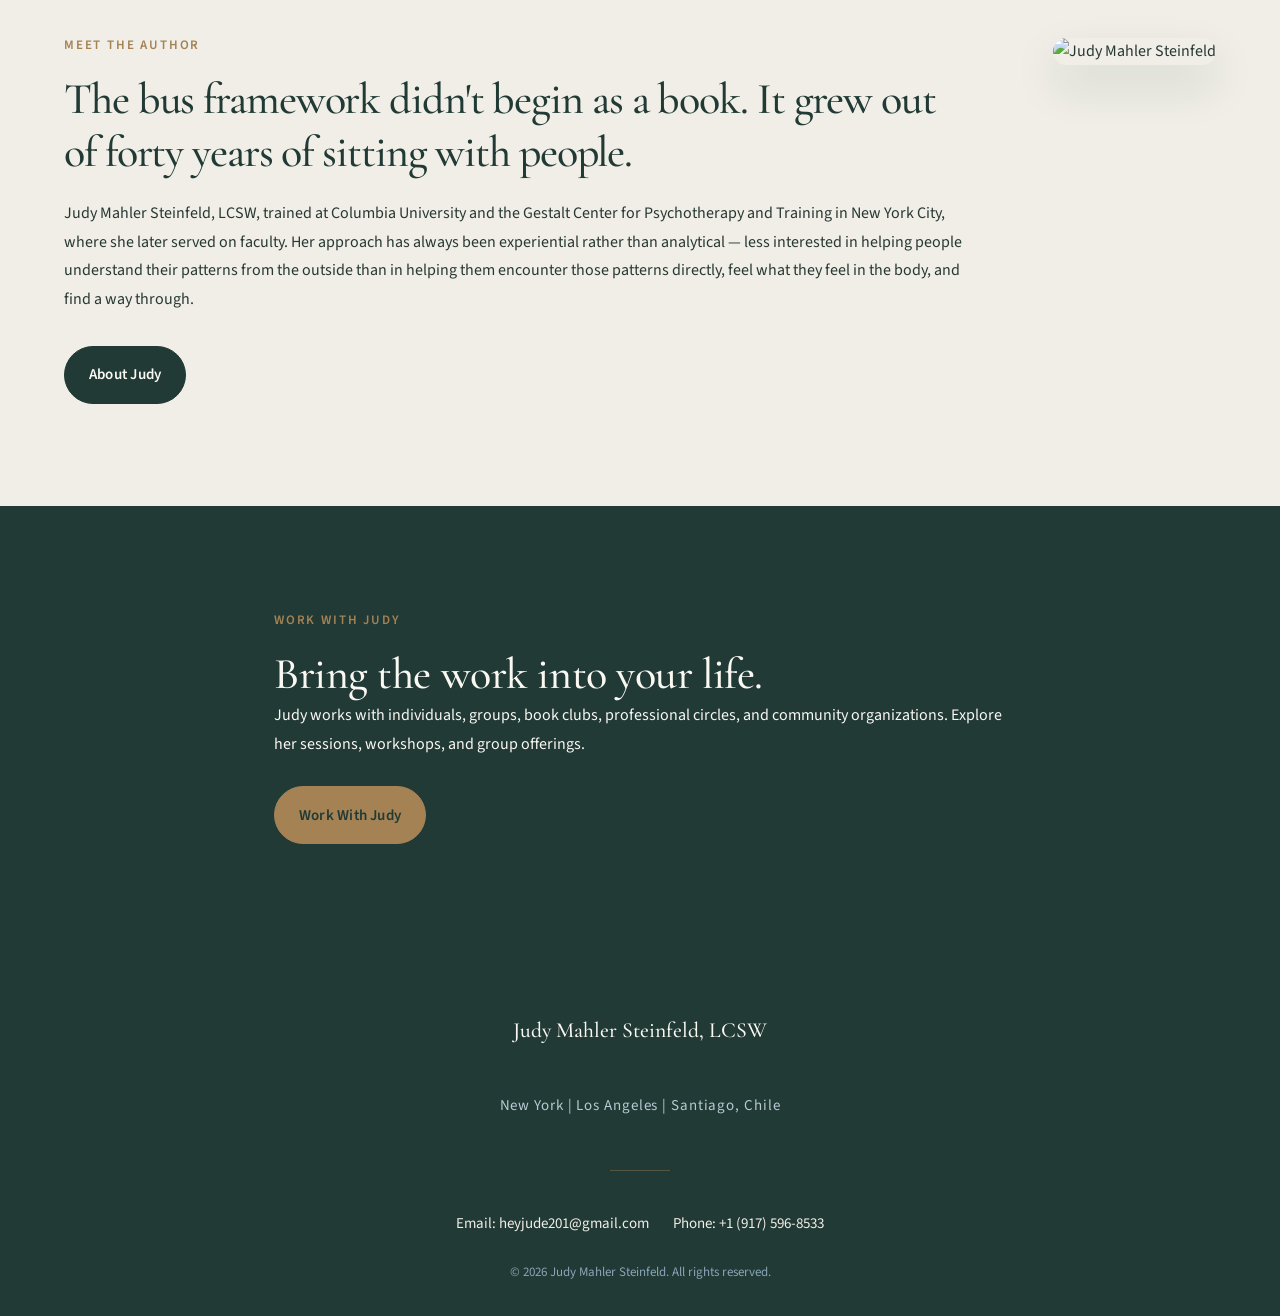
==== commit 4ed2ed39: "Add supplied Gestalt perception illustrations to homepage" ====
--- a/index.html
+++ b/index.html
@@ -89,6 +89,27 @@
           <div class="btn-group"><a href="framework.html" class="btn btn--primary">Explore the Framework</a></div>
         </div>
       </div>
+      <div class="container gestalt-illustrations" aria-label="Two ways of seeing">
+        <figure class="gestalt-illustration">
+          <a class="gestalt-illustration__image" href="assets/images/gestalt-vase-and-faces.png" target="_blank" rel="noopener" aria-label="Open Vase and Faces illustration at full size">
+            <img src="assets/images/gestalt-vase-and-faces.png" width="964" height="906" alt="A black vase in the center also forms the outlines of two white faces looking toward each other." loading="lazy">
+          </a>
+          <figcaption>
+            <h3>Vase and Faces</h3>
+            <p>Do you see a black vase or two faces looking toward each other? Let your attention move between the dark shape and the white space. The image stays the same; what stands out changes.</p>
+          </figcaption>
+        </figure>
+        <figure class="gestalt-illustration">
+          <a class="gestalt-illustration__image" href="assets/images/gestalt-young-and-old-woman.png" target="_blank" rel="noopener" aria-label="Open Young Woman and Old Woman illustration at full size">
+            <img src="assets/images/gestalt-young-and-old-woman.png" width="188" height="177" alt="An ambiguous drawing that can be seen as a young woman looking away or an older woman in profile." loading="lazy">
+          </a>
+          <figcaption>
+            <h3>Young Woman and Old Woman</h3>
+            <p>Can you find both women? The young woman’s chin can become the older woman’s nose, and her necklace can become the older woman’s mouth. Take your time and look again.</p>
+          </figcaption>
+        </figure>
+        <p class="gestalt-illustrations__hint">Select either illustration to examine it on its own.</p>
+      </div>
     </section>
 
     <section class="section section--cream professionals-feature" aria-labelledby="professionals-heading">
--- a/styles.css
+++ b/styles.css
@@ -1341,3 +1341,152 @@
   margin-top: 3rem;
   padding-top: 2rem;
 }
+
+
+/* Conference refresh, November 2026. Scoped to the homepage for safe review. */
+body:has(.hero--editorial) {
+  --navy-deep: #213a35;
+  --navy: #30483f;
+  --navy-soft: #4a6359;
+  --gold: #a48254;
+  --gold-light: #ba9868;
+  --cream: #faf8f3;
+  --cream-warm: #f1eee7;
+  --cream-dark: #e8e2d5;
+  --text: #273833;
+  --text-muted: #55615a;
+  --radius: 8px;
+  --radius-lg: 18px;
+}
+body:has(.hero--editorial) .site-header { background: rgba(250,248,243,.94); border-bottom-color: rgba(48,72,63,.12); }
+body:has(.hero--editorial) .logo { font-size: 1.45rem; letter-spacing: -.03em; }
+body:has(.hero--editorial) .nav-desktop { gap: clamp(.7rem,1.8vw,1.65rem); }
+body:has(.hero--editorial) .nav-desktop a { font-size: .89rem; }
+.hero--editorial { padding-top: calc(var(--header-height) + clamp(88px,11vw,145px)); padding-bottom: clamp(90px, 10vw, 150px); background: radial-gradient(circle at 80% 35%, #e0e8df 0, transparent 35%), linear-gradient(145deg,#faf8f3 20%,#ece9df 100%); }
+.hero--editorial::before { background: none; }
+.hero--editorial::after { content: ""; position: absolute; left: -9%; bottom: -110px; width: 80%; height: 250px; background: #becfc1; opacity: .23; border-radius: 50% 50% 0 0; transform: rotate(-7deg); pointer-events: none; }
+.hero--editorial .hero-grid { grid-template-columns: 1.16fr .84fr; gap: clamp(40px,7vw,110px); }
+.hero--editorial .eyebrow { color: #65776b; letter-spacing: .16em; font-size: .72rem; }
+.hero--editorial h1 { font-size: clamp(4rem,7.2vw,7.4rem); line-height: .98; letter-spacing: -.05em; max-width: 650px; margin: 0 0 1.5rem; }
+.hero--editorial .subheadline { font-size: clamp(1.3rem,2.1vw,1.85rem); font-style: normal; line-height: 1.35; border-left: 3px solid var(--gold); padding-left: 1rem; max-width: 530px; margin-bottom: 1.8rem; }
+.hero--editorial .hero-content p:not(.eyebrow):not(.subheadline) { font-size: 1.09rem; line-height: 1.78; max-width: 580px; }
+.hero--editorial .btn { border-radius: 999px; padding: 1rem 1.5rem; text-transform: none; letter-spacing: .01em; }
+.hero--editorial .book-cover-wrap { max-width: 420px; z-index: 1; transform: rotate(1.5deg); }
+.hero--editorial .book-cover-wrap img { position: relative; z-index: 2; box-shadow: 0 26px 60px rgba(32,55,48,.2); }
+.hero--editorial .cover-halo { position: absolute; inset: -9% -16%; border-radius: 50%; background: linear-gradient(145deg,#d7e2d6,#e9e3d3); opacity: .95; transform: rotate(-12deg); }
+.quote-section--signature { background: #283f37; padding-block: clamp(60px,8vw,105px); }
+.quote-section--signature .quote-text { max-width: 900px; font-size: clamp(1.9rem,3.3vw,3.35rem); line-height: 1.3; }
+.gestalt-feature { background: #f7f4eb; position: relative; border-top: 1px solid #e3dfd1; }
+.gestalt-feature::before { content: "01 / PERSPECTIVE"; position: absolute; top: 2.4rem; right: max(2rem, calc((100vw - 1200px)/2)); font: 600 .7rem var(--font-sans); letter-spacing: .14em; color: #8b957e; }
+.gestalt-feature .preview-block { gap: clamp(35px,7vw,110px); align-items: start; }
+.gestalt-feature .preview-content:first-child { background: #fffdf8; padding: clamp(28px,4vw,54px); border: 1px solid #e7e1d4; border-radius: 24px; box-shadow: 0 20px 55px rgba(46,59,42,.06); }
+.gestalt-feature h2 { font-size: clamp(2.3rem,4vw,3.6rem); }
+.gestalt-feature .preview-content:nth-child(2) { padding-top: clamp(30px,6vw,90px); }
+.gestalt-feature .small-note { font-size: .9rem; color: #667168; border-top: 1px solid #e6e2d8; padding-top: 1rem; }
+.professionals-feature { background: linear-gradient(135deg,#e9eee5,#f5f1e9 70%); }
+.professionals-feature .editorial-block { max-width: 900px; margin-inline: auto; }
+.professionals-feature h2 { font-size: clamp(2.5rem,4.7vw,4.35rem); max-width: 780px; margin-inline: auto; }
+.professionals-feature p { max-width: 760px; margin-inline: auto; }
+.professionals-feature .btn-group { justify-content: center; }
+.professionals-feature .btn { border-radius: 999px; text-transform: none; }
+body:has(.hero--editorial) .passenger-card { border-radius: 18px; box-shadow: 0 6px 28px rgba(36,56,49,.07); }
+body:has(.hero--editorial) .passenger-card:hover { border-color: #becfbd; }
+body:has(.hero--editorial) .section { padding-block: clamp(74px,8vw,120px); }
+body:has(.hero--editorial) .site-footer { background-color: #213a35; }
+@media (max-width: 900px) {
+ .hero--editorial .hero-grid { grid-template-columns: 1fr; gap: 55px; }
+ .hero--editorial .hero-content { max-width: 680px; }
+ .hero--editorial .hero-visual { justify-content: flex-start; }
+ .hero--editorial .book-cover-wrap { max-width: 340px; }
+ .gestalt-feature::before { display: none; }
+}
+@media (max-width: 600px) {
+ .hero--editorial { padding-top: calc(var(--header-height) + 50px); }
+ .hero--editorial h1 { font-size: clamp(3.35rem,14vw,5rem); }
+ .hero--editorial .hero-visual { justify-content: center; }
+ .hero--editorial .book-cover-wrap { max-width: 290px; }
+ .gestalt-feature .preview-content:first-child { padding: 26px; }
+ .hero--editorial .btn-group { flex-direction: column; align-items: stretch; }
+}
+
+
+/* Shared page refresh: consistent design for every linked page. */
+:root {
+  --navy-deep: #213a35;
+  --navy: #30483f;
+  --navy-soft: #4a6359;
+  --gold: #a48254;
+  --gold-light: #ba9868;
+  --cream: #faf8f3;
+  --cream-warm: #f1eee7;
+  --cream-dark: #e8e2d5;
+  --text: #273833;
+  --text-muted: #55615a;
+  --radius: 8px;
+  --radius-lg: 18px;
+}
+.site-header { background: rgba(250,248,243,.94); border-bottom-color: rgba(48,72,63,.12); }
+.logo { font-size: 1.42rem; letter-spacing: -.025em; }
+.nav-desktop { gap: clamp(.7rem,1.8vw,1.65rem); }
+.nav-desktop a { font-size: .89rem; }
+.page-hero { position: relative; overflow: hidden; padding-top: calc(var(--header-height) + clamp(85px,10vw,135px)); padding-bottom: clamp(70px,7vw,115px); background: radial-gradient(circle at 82% 28%,#dce6da 0,transparent 35%),linear-gradient(145deg,#faf8f3,#e9eee6); }
+.page-hero::after { content:""; position:absolute; pointer-events:none; right:-9%; bottom:-180px; width: 60%; height:260px; transform: rotate(-9deg); border-radius:50%; background:#cadaca; opacity:.48; }
+.page-hero h1 { font-size: clamp(2.9rem,5.9vw,5.4rem); letter-spacing:-.045em; line-height:1.07; max-width:950px; }
+.page-hero .eyebrow { color:#6a7b70; letter-spacing:.15em; }
+.page-hero .lead { font-size:clamp(1.1rem,1.55vw,1.27rem); line-height:1.7; max-width:730px; }
+.page-hero .subheadline { font-style:normal; border-left:3px solid var(--gold); padding-left:1rem; }
+.section { padding-block:clamp(74px,8vw,120px); }
+.section--cream { background:#f9f6ef; }
+.section--warm { background:#f0eee6; }
+.quote-section { background:#283f37; }
+.quote-text { line-height:1.38; }
+.content-block { max-width:800px; }
+.content-block h2, .preview-content h2 { letter-spacing:-.025em; }
+.passenger-card { border-radius:18px; box-shadow:0 6px 28px rgba(36,56,49,.07); }
+.preview-image img { box-shadow:0 20px 45px rgba(32,55,48,.13); border-radius:18px; }
+.btn { border-radius:999px; text-transform:none; letter-spacing:.015em; padding:.95rem 1.5rem; }
+.contact-form { border-radius:24px; border:1px solid #e7e1d4; box-shadow:0 16px 46px rgba(36,56,49,.08); }
+.form-group input, .form-group textarea, .form-group select { border-radius:10px; background:#fffefb; }
+.site-footer { background:#213a35; }
+@media (max-width: 600px) {
+  .page-hero { padding-top:calc(var(--header-height) + 55px); padding-bottom:70px; }
+  .page-hero h1 { font-size:clamp(2.6rem,10vw,3.8rem); }
+  .contact-form { padding:1.6rem; }
+}
+
+/* Perception illustrations: full images with room to examine each view. */
+.gestalt-illustrations {
+  display: grid;
+  grid-template-columns: repeat(2, minmax(0, 1fr));
+  gap: 2.5rem;
+  margin-top: 3rem;
+}
+.gestalt-illustration { margin: 0; min-width: 0; }
+.gestalt-illustration__image {
+  display: flex;
+  align-items: center;
+  justify-content: center;
+  background: #fff;
+  border: 1px solid #e7e1d4;
+  border-radius: 12px;
+  padding: 1rem;
+  aspect-ratio: 1;
+  overflow: hidden;
+}
+.gestalt-illustration__image:focus-visible {
+  outline: 3px solid var(--gold);
+  outline-offset: 5px;
+}
+.gestalt-illustration__image img {
+  display: block;
+  width: 100%;
+  height: 100%;
+  object-fit: contain;
+}
+.gestalt-illustration figcaption { padding-top: 1.25rem; }
+.gestalt-illustration h3 { margin-bottom: .75rem; }
+.gestalt-illustrations__hint { grid-column: 1 / -1; margin: 0; color: var(--text-muted); }
+@media (max-width: 700px) {
+  .gestalt-illustrations { grid-template-columns: 1fr; gap: 2rem; }
+  .gestalt-illustration__image { padding: .5rem; }
+}
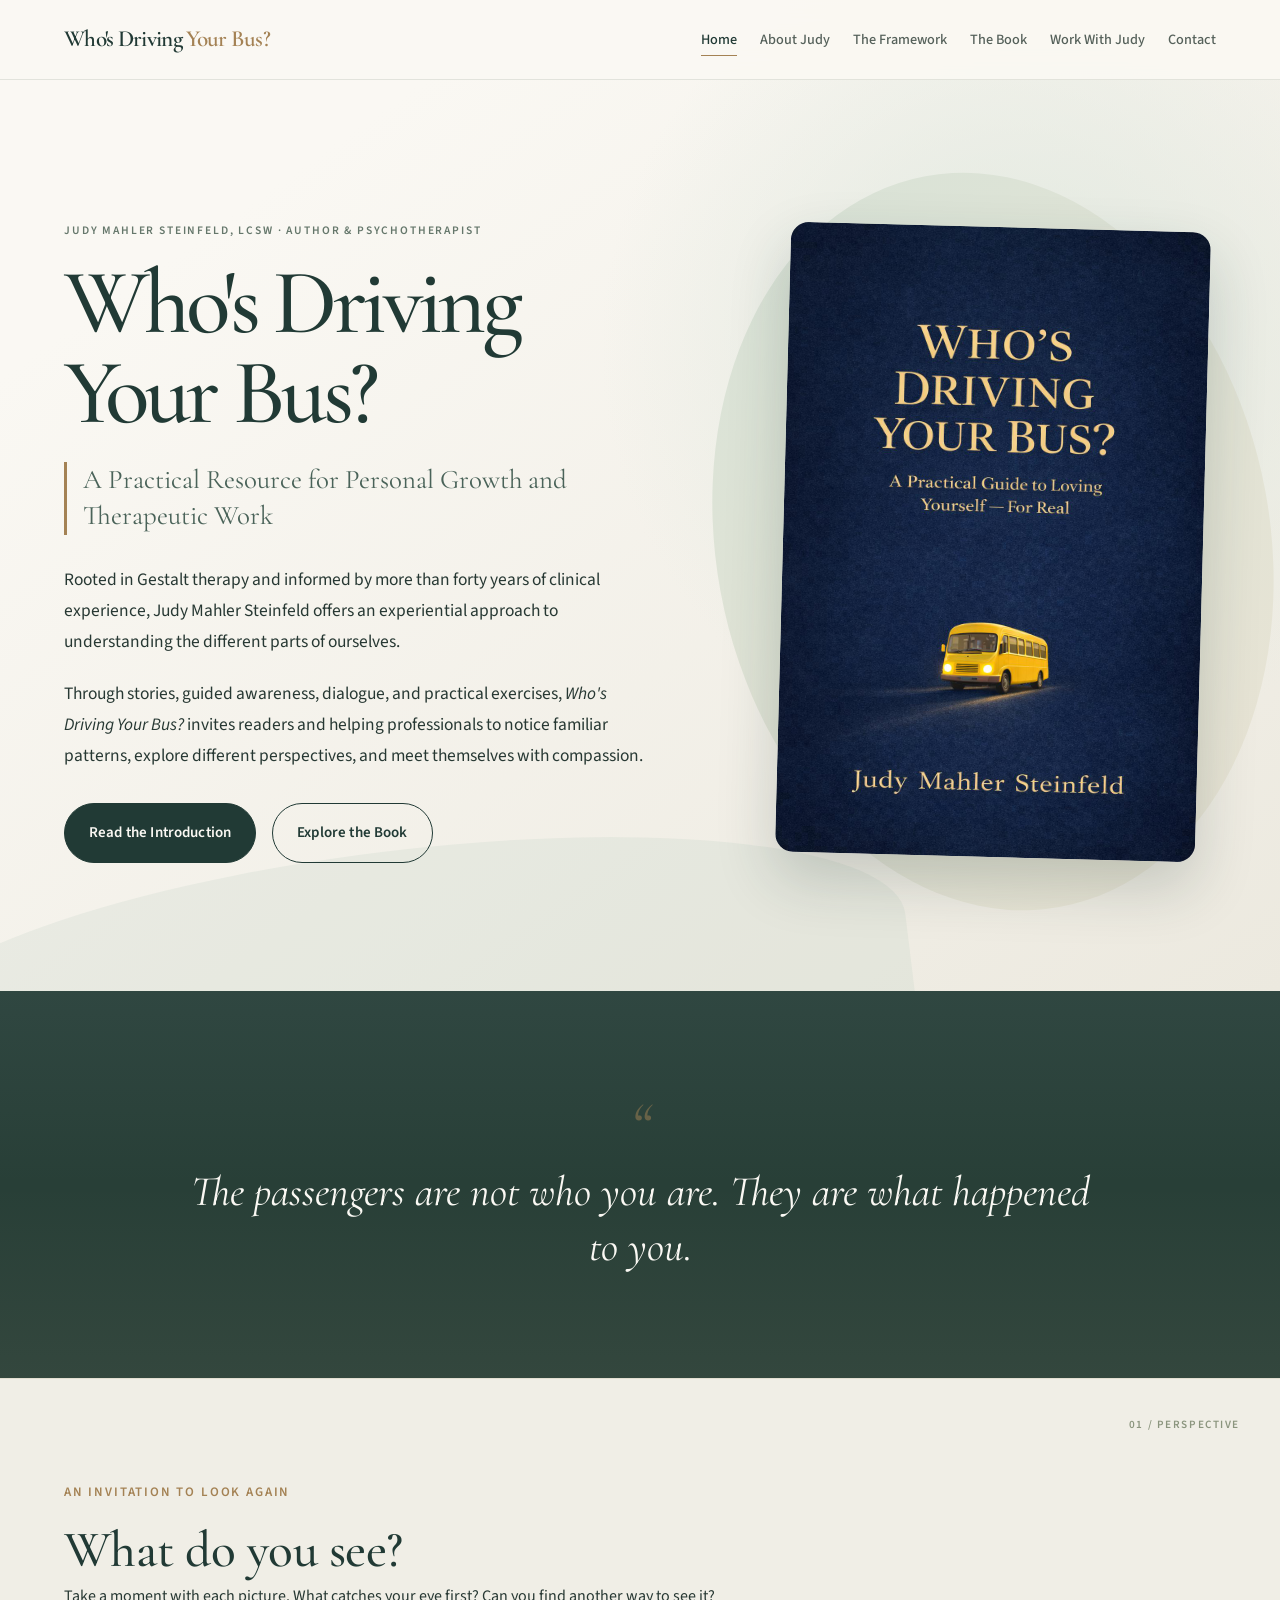
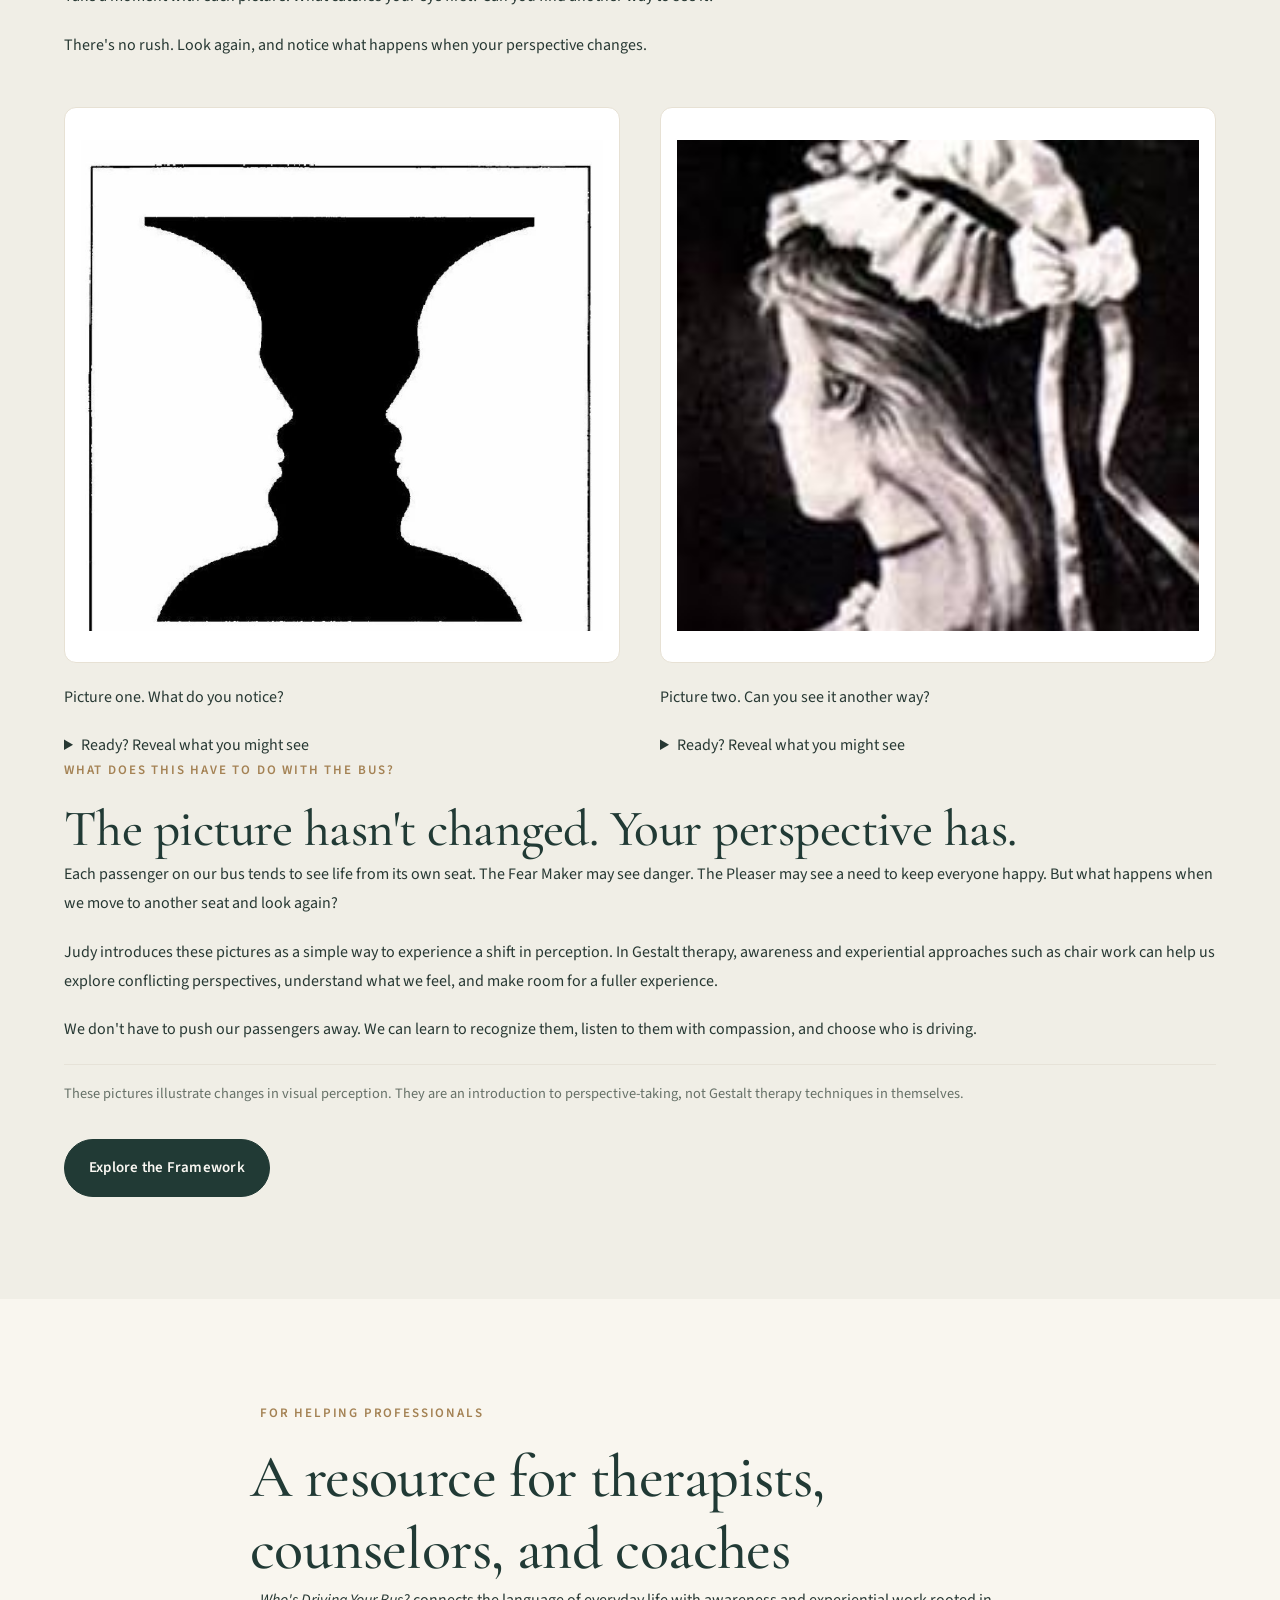
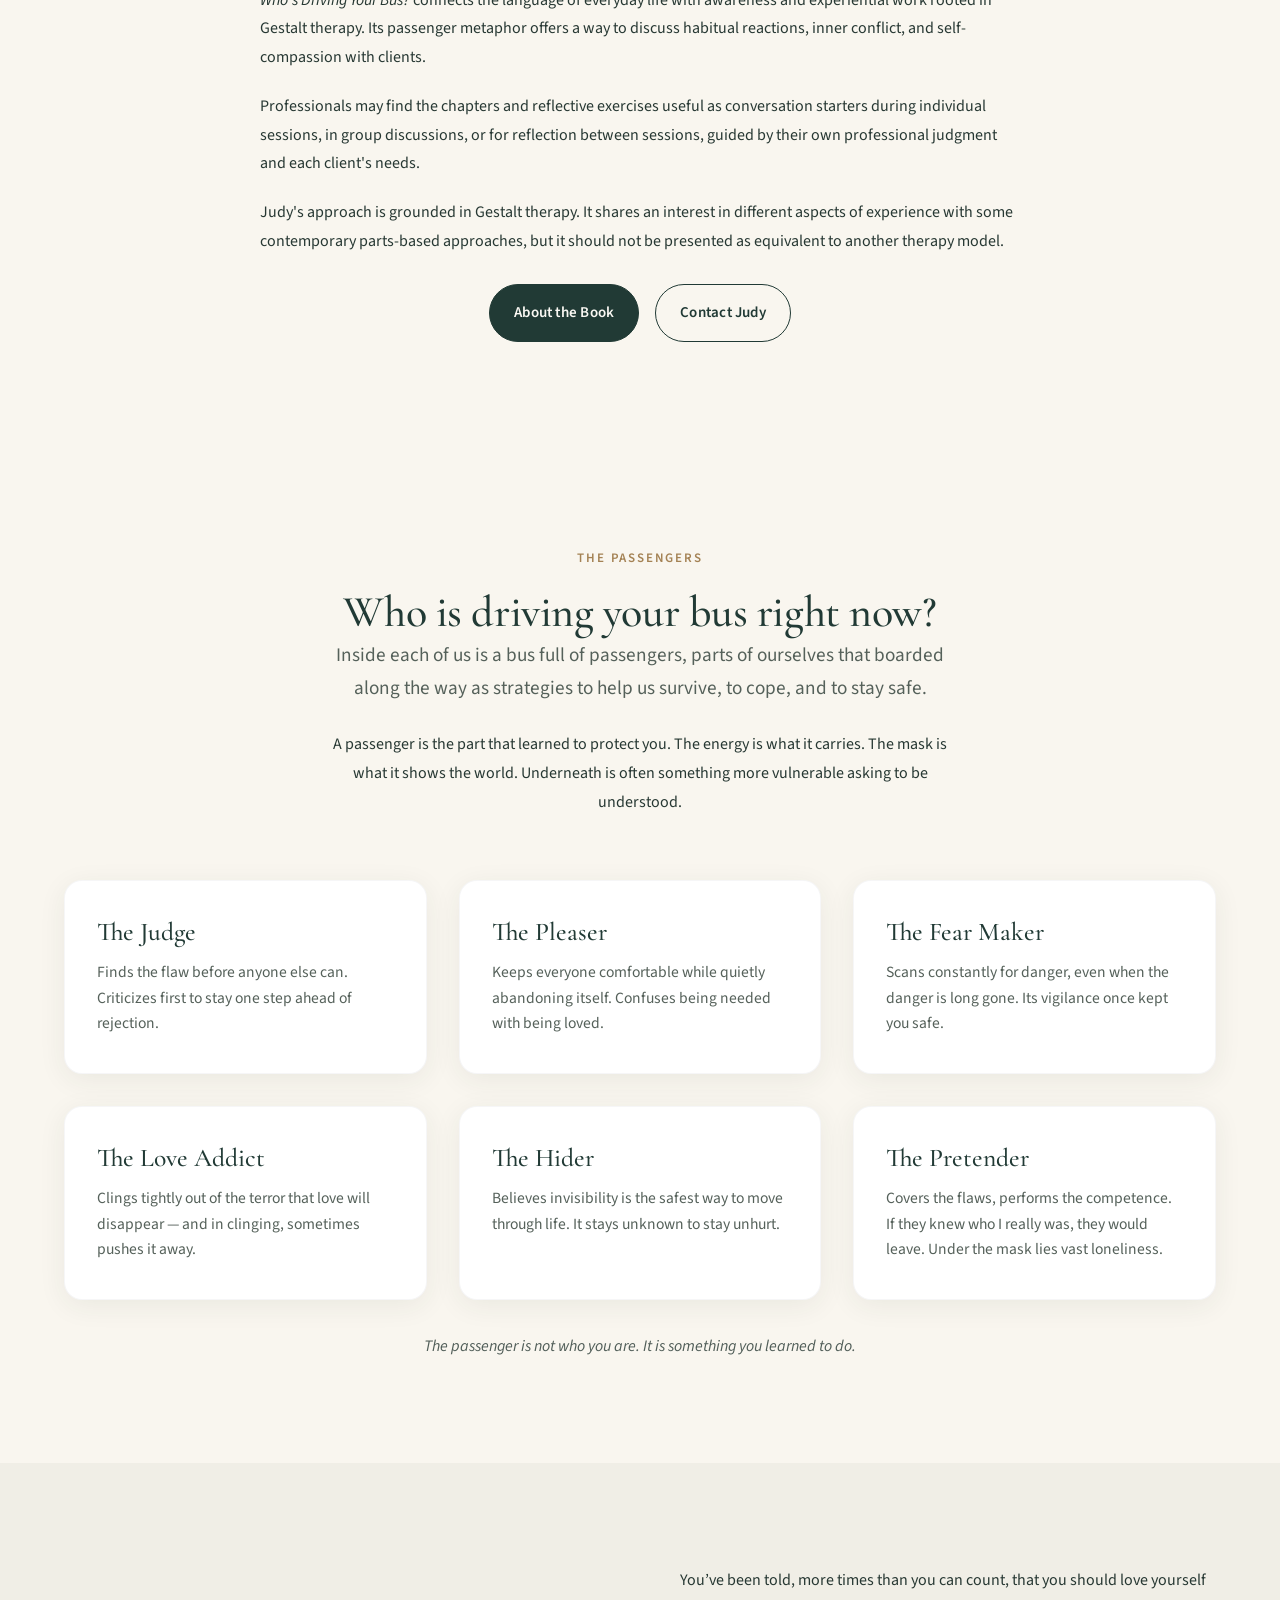
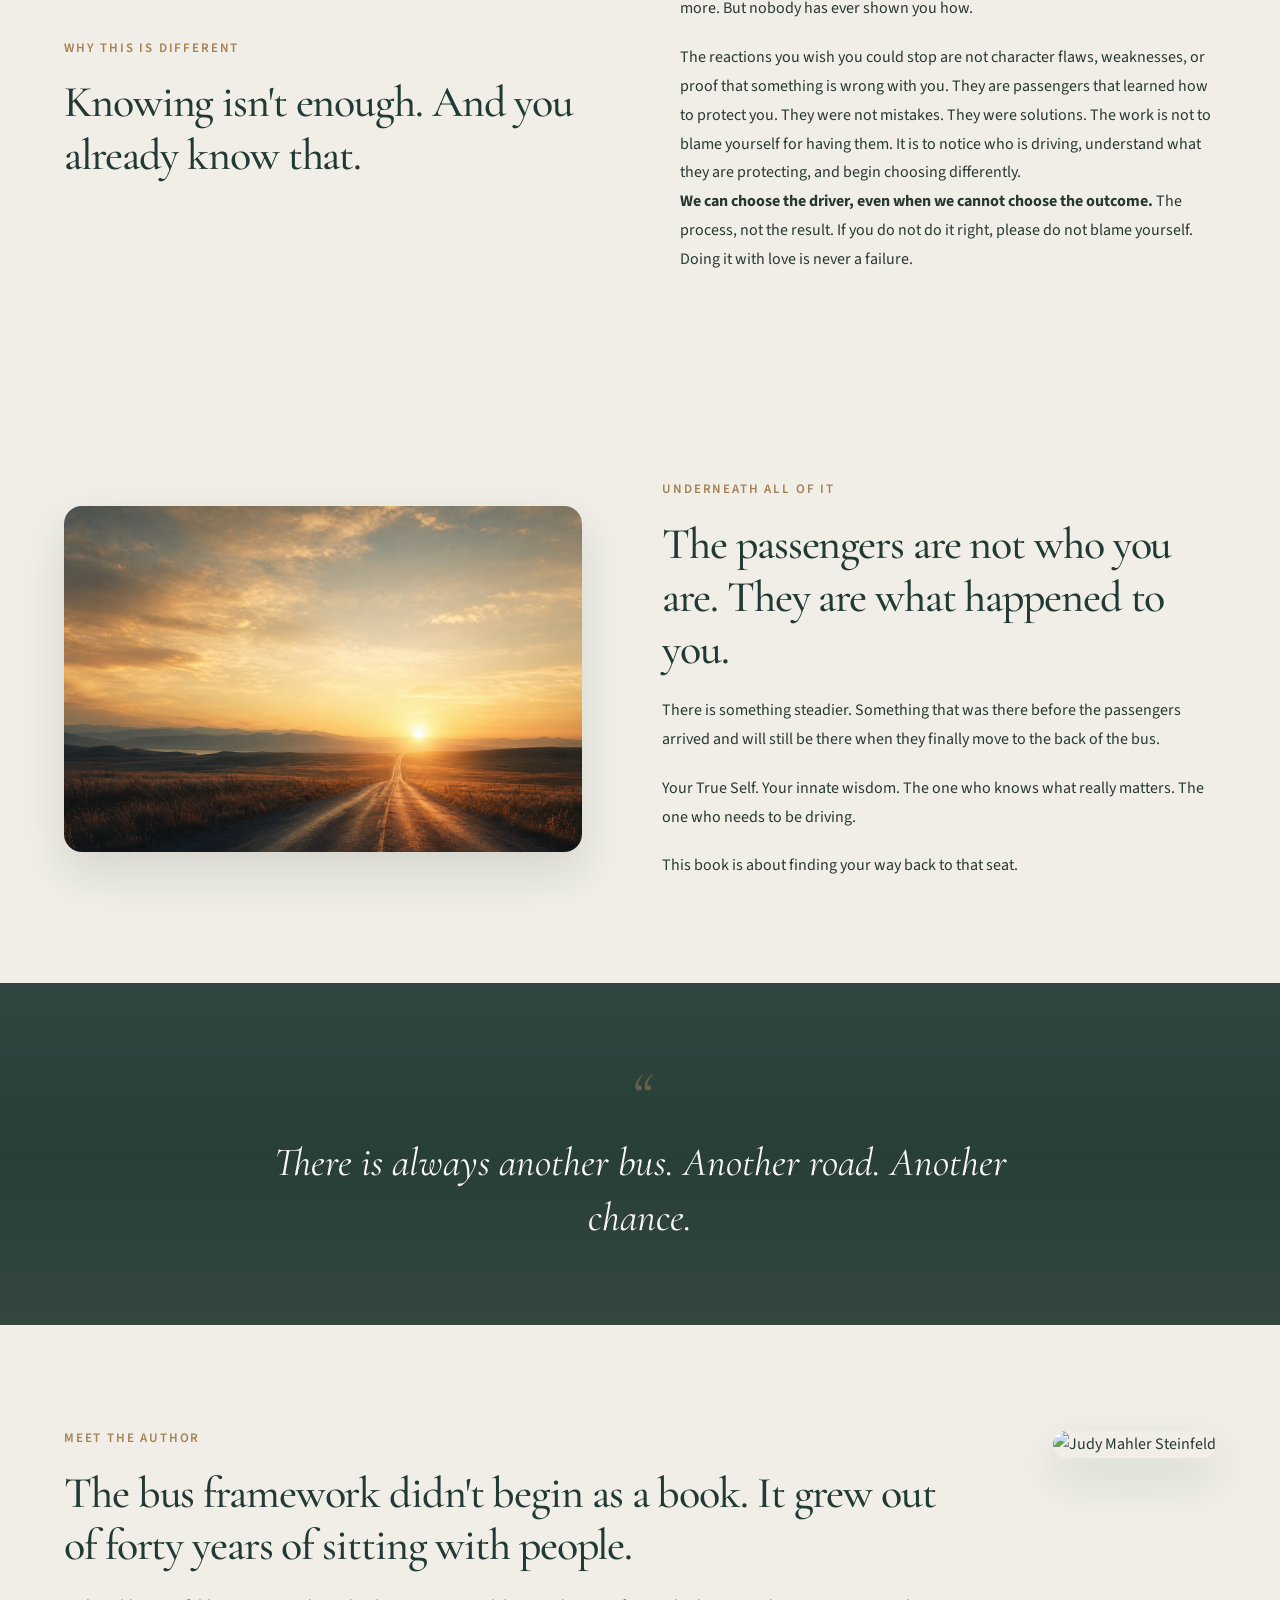
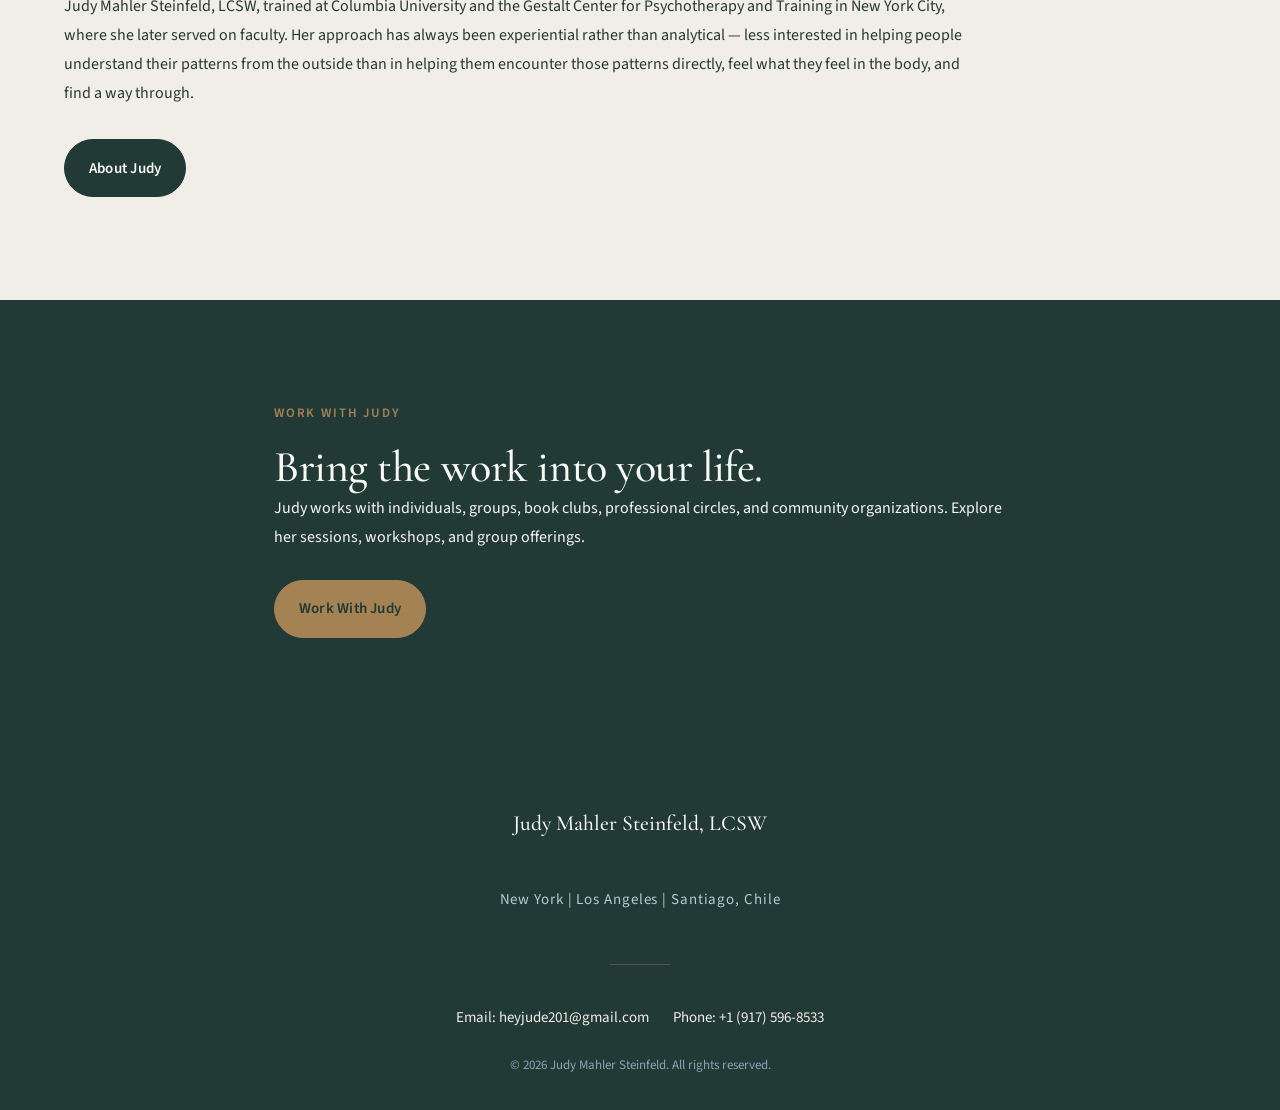
==== commit 0c39029c: "Let visitors discover both Gestalt illustrations before revealing answers" ====
--- a/index.html
+++ b/index.html
@@ -73,42 +73,56 @@
     </section>
 
     <section class="section section--warm gestalt-feature" aria-labelledby="gestalt-switch-heading">
-      <div class="container preview-block">
-        <div class="preview-content reveal">
-          <p class="eyebrow">The Gestalt Switch · An Invitation to Look Again</p>
-          <h2 id="gestalt-switch-heading">What do you see when you look again?</h2>
-          <p>In the familiar vase-and-faces illustration, you might first notice a vase. Look again, and you may see two faces looking toward each other. The picture has not changed. What stands out to you has.</p>
-          <p>This is an example of a figure-ground shift in perception. Judy uses it to introduce a central idea in her book: a passenger may see only one side of an experience. Becoming aware of another viewpoint can help us understand more of the whole picture.</p>
-          <p>The goal is not to get rid of a passenger. It is to listen, understand what it is trying to protect, and make room for other perspectives.</p><p class="small-note">The vase-and-faces and young-and-old-woman illustrations are examples of ambiguous perception. They introduce Judy’s idea of perspective-taking; they are not themselves Gestalt therapy techniques.</p>
-        </div>
-        <div class="preview-content reveal reveal-delay-2">
-          <p class="eyebrow">Gestalt Therapy in Practice</p>
-          <h2>Changing chairs, exploring perspectives</h2>
-          <p>Gestalt therapy emphasizes awareness of present experience. In chair work, a person may speak from different positions or address an imagined person or aspect of themselves. This experiential dialogue can help bring feelings and conflicts into awareness.</p>
-          <p>In Judy's bus metaphor, each passenger speaks from a particular perspective. Learning to recognize those perspectives, rather than identifying entirely with any one of them, creates space for compassion and integration.</p>
+      <div class="container gestalt-discovery">
+        <div class="gestalt-discovery__intro reveal">
+          <p class="eyebrow">An Invitation to Look Again</p>
+          <h2 id="gestalt-switch-heading">What do you see?</h2>
+          <p>Take a moment with each picture. What catches your eye first? Can you find another way to see it?</p>
+          <p>There's no rush. Look again, and notice what happens when your perspective changes.</p>
+        </div>
+
+        <div class="gestalt-illustrations" aria-label="Two pictures to explore before revealing their interpretations">
+          <figure class="gestalt-illustration">
+            <a class="gestalt-illustration__image" href="assets/images/gestalt-vase-and-faces.png" target="_blank" rel="noopener" aria-label="Open the first illustration at full size in a new tab">
+              <img src="assets/images/gestalt-vase-and-faces.png" width="964" height="906" alt="Black-and-white ambiguous silhouette illustration. Examine it and see what shapes you notice." loading="lazy">
+            </a>
+            <figcaption>
+              <p class="gestalt-illustration__prompt">Picture one. What do you notice?</p>
+              <details class="gestalt-reveal">
+                <summary>Ready? Reveal what you might see</summary>
+                <div class="gestalt-reveal__answer">
+                  <h3>The Vase and the Two Faces</h3>
+                  <p>Some people see a black vase first. Others see two white faces looking toward each other. Try letting your attention move between the black shape and the white space.</p>
+                </div>
+              </details>
+            </figcaption>
+          </figure>
+          <figure class="gestalt-illustration">
+            <a class="gestalt-illustration__image" href="assets/images/gestalt-young-and-old-woman.png" target="_blank" rel="noopener" aria-label="Open the second illustration at full size in a new tab">
+              <img src="assets/images/gestalt-young-and-old-woman.png" width="188" height="177" alt="Ambiguous black-and-white drawing of a person. Examine it for more than one interpretation." loading="lazy">
+            </a>
+            <figcaption>
+              <p class="gestalt-illustration__prompt">Picture two. Can you see it another way?</p>
+              <details class="gestalt-reveal">
+                <summary>Ready? Reveal what you might see</summary>
+                <div class="gestalt-reveal__answer">
+                  <h3>The Young Woman and the Old Woman</h3>
+                  <p>You may see a young woman looking away or an older woman in profile. The younger woman's chin can also be seen as the older woman's nose. Her necklace can look like the older woman's mouth. Take another look.</p>
+                </div>
+              </details>
+            </figcaption>
+          </figure>
+        </div>
+
+        <div class="gestalt-discovery__meaning reveal">
+          <p class="eyebrow">What Does This Have to Do With the Bus?</p>
+          <h2>The picture hasn't changed. Your perspective has.</h2>
+          <p>Each passenger on our bus tends to see life from its own seat. The Fear Maker may see danger. The Pleaser may see a need to keep everyone happy. But what happens when we move to another seat and look again?</p>
+          <p>Judy introduces these pictures as a simple way to experience a shift in perception. In Gestalt therapy, awareness and experiential approaches such as chair work can help us explore conflicting perspectives, understand what we feel, and make room for a fuller experience.</p>
+          <p>We don't have to push our passengers away. We can learn to recognize them, listen to them with compassion, and choose who is driving.</p>
+          <p class="small-note">These pictures illustrate changes in visual perception. They are an introduction to perspective-taking, not Gestalt therapy techniques in themselves.</p>
           <div class="btn-group"><a href="framework.html" class="btn btn--primary">Explore the Framework</a></div>
         </div>
-      </div>
-      <div class="container gestalt-illustrations" aria-label="Two ways of seeing">
-        <figure class="gestalt-illustration">
-          <a class="gestalt-illustration__image" href="assets/images/gestalt-vase-and-faces.png" target="_blank" rel="noopener" aria-label="Open Vase and Faces illustration at full size">
-            <img src="assets/images/gestalt-vase-and-faces.png" width="964" height="906" alt="A black vase in the center also forms the outlines of two white faces looking toward each other." loading="lazy">
-          </a>
-          <figcaption>
-            <h3>Vase and Faces</h3>
-            <p>Do you see a black vase or two faces looking toward each other? Let your attention move between the dark shape and the white space. The image stays the same; what stands out changes.</p>
-          </figcaption>
-        </figure>
-        <figure class="gestalt-illustration">
-          <a class="gestalt-illustration__image" href="assets/images/gestalt-young-and-old-woman.png" target="_blank" rel="noopener" aria-label="Open Young Woman and Old Woman illustration at full size">
-            <img src="assets/images/gestalt-young-and-old-woman.png" width="188" height="177" alt="An ambiguous drawing that can be seen as a young woman looking away or an older woman in profile." loading="lazy">
-          </a>
-          <figcaption>
-            <h3>Young Woman and Old Woman</h3>
-            <p>Can you find both women? The young woman’s chin can become the older woman’s nose, and her necklace can become the older woman’s mouth. Take your time and look again.</p>
-          </figcaption>
-        </figure>
-        <p class="gestalt-illustrations__hint">Select either illustration to examine it on its own.</p>
       </div>
     </section>
 
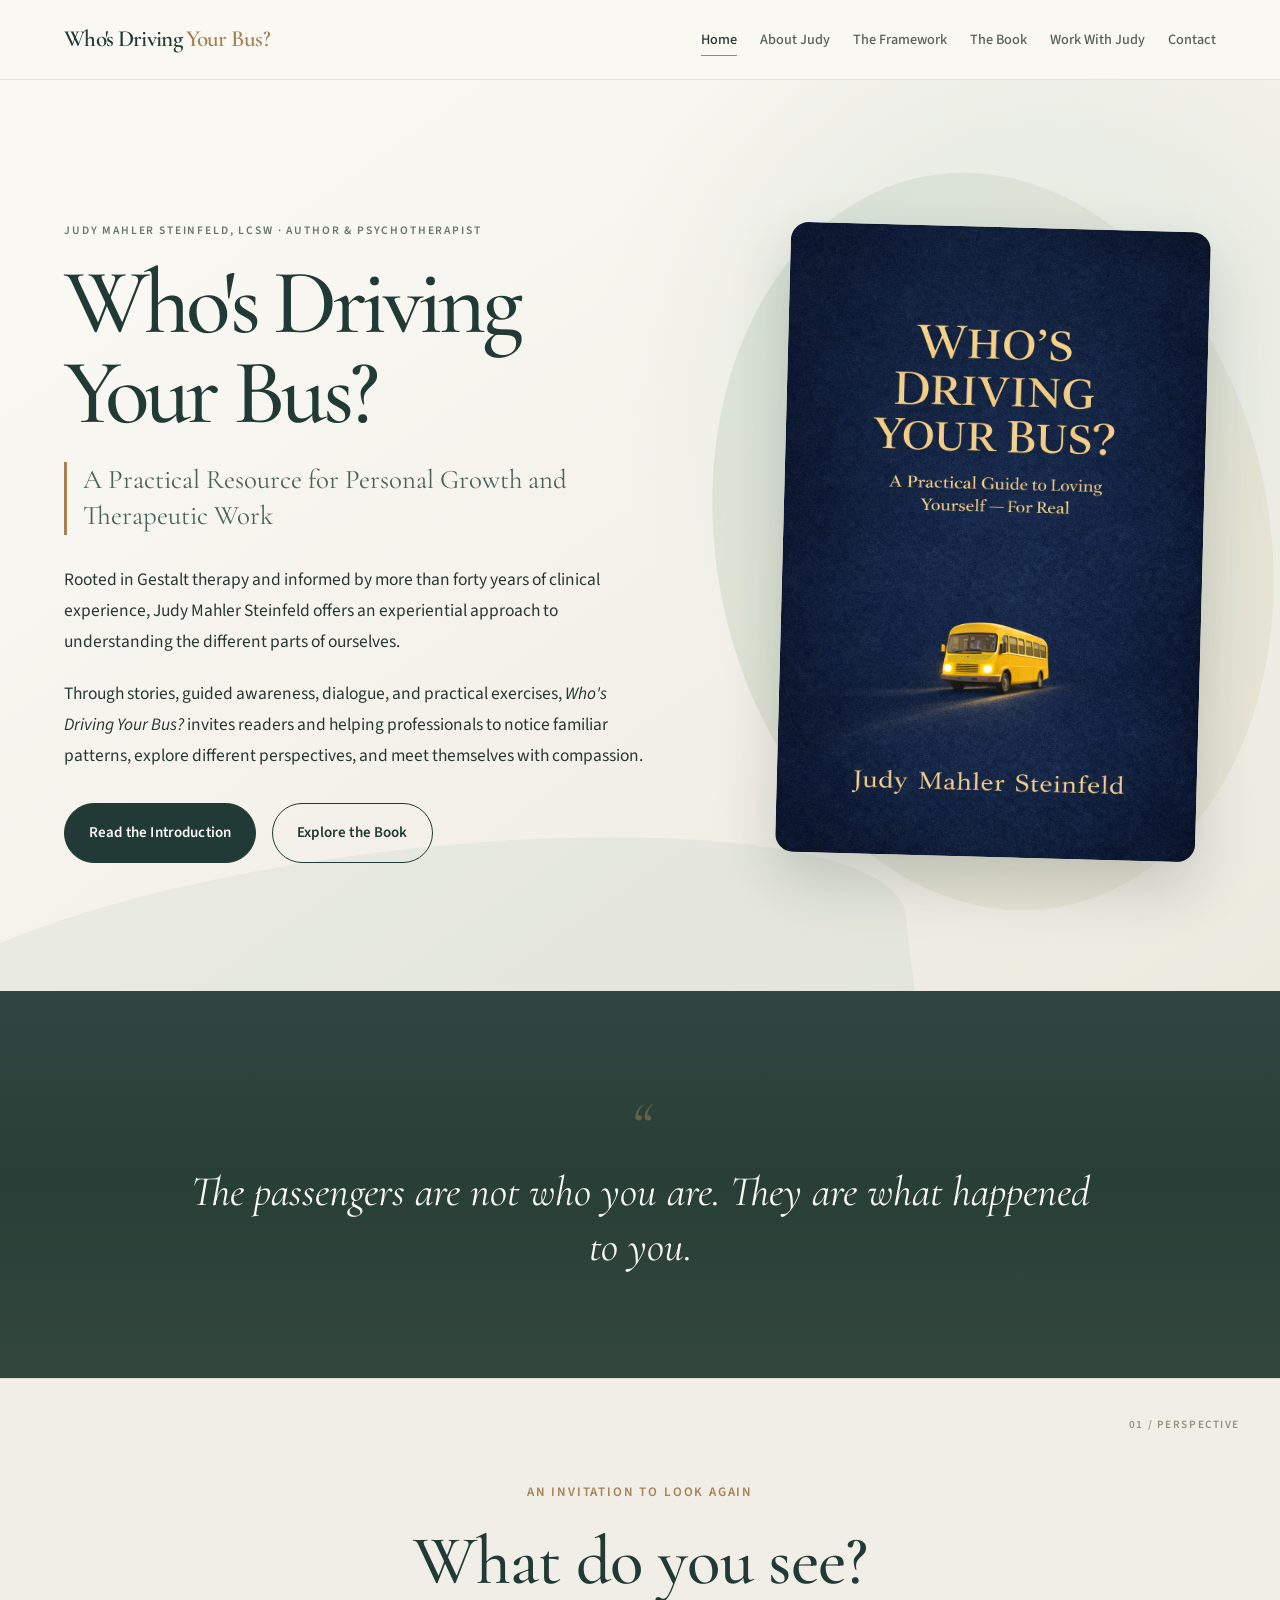
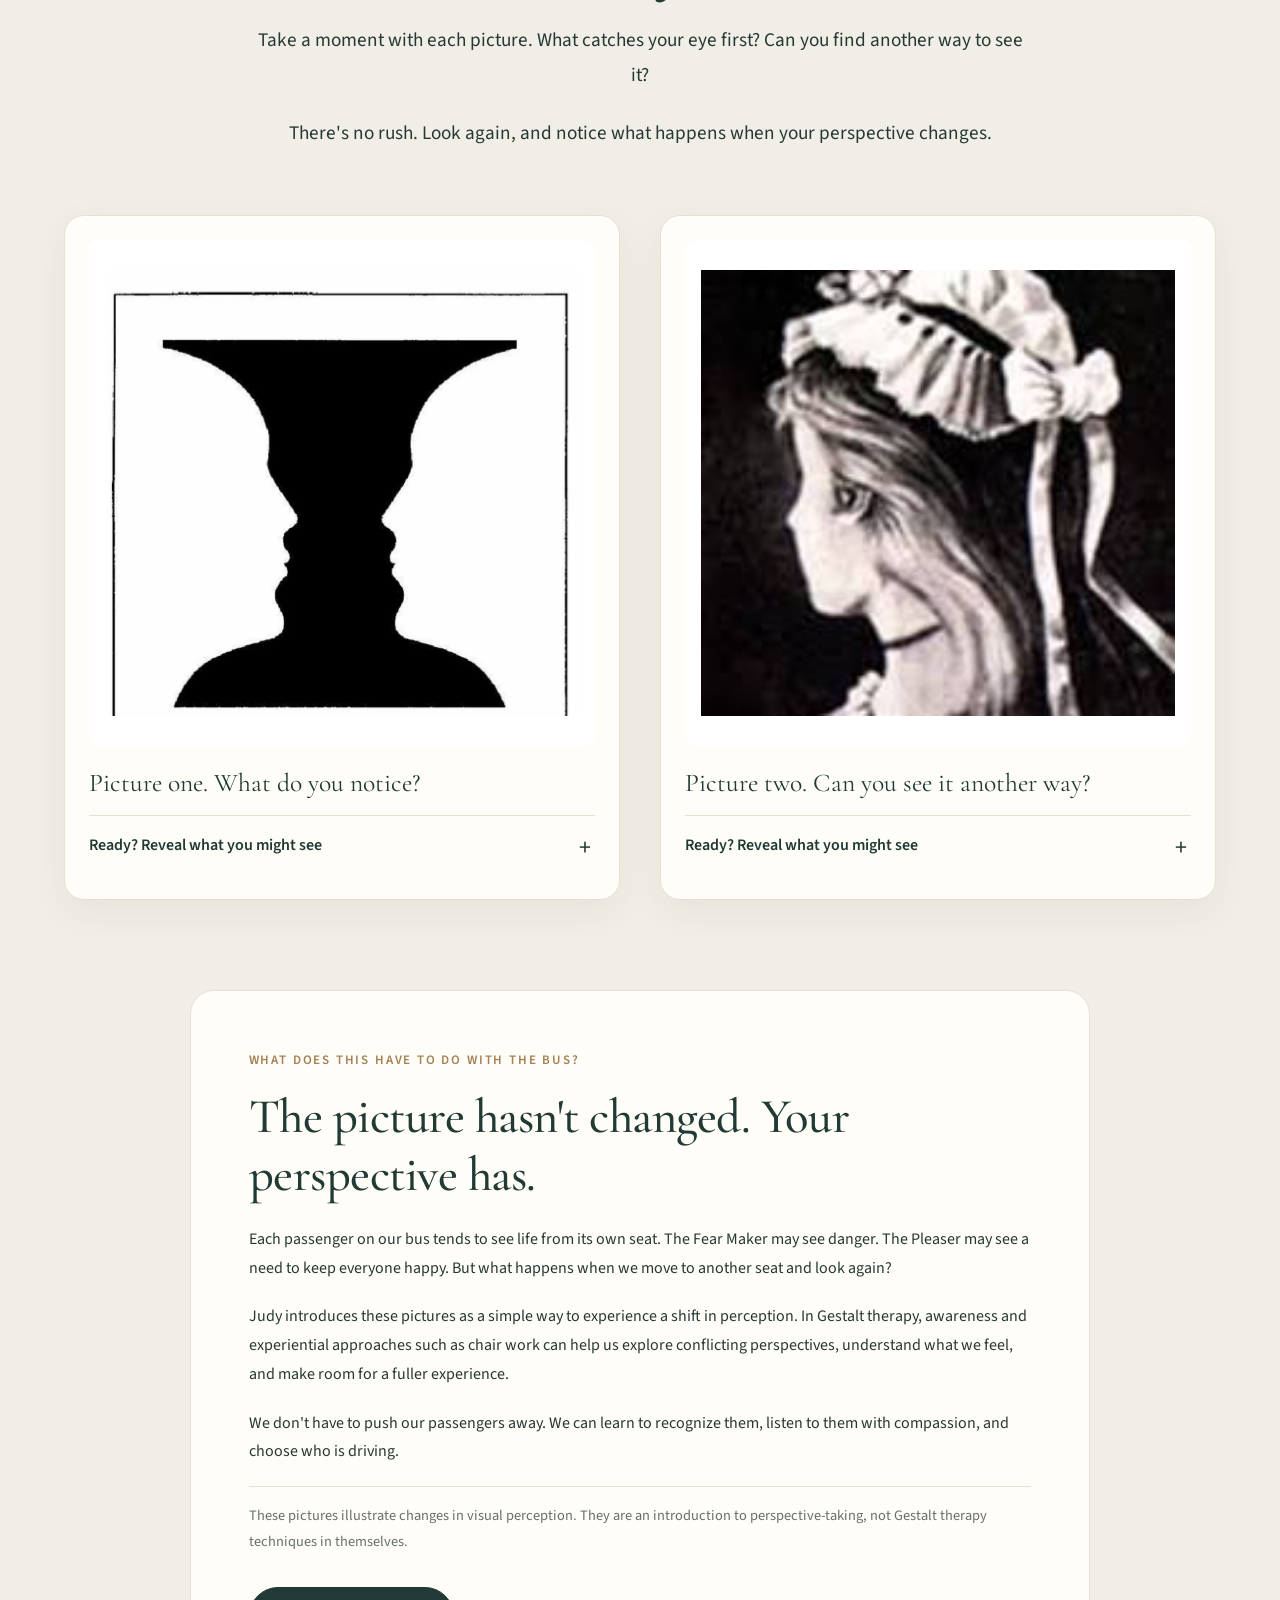
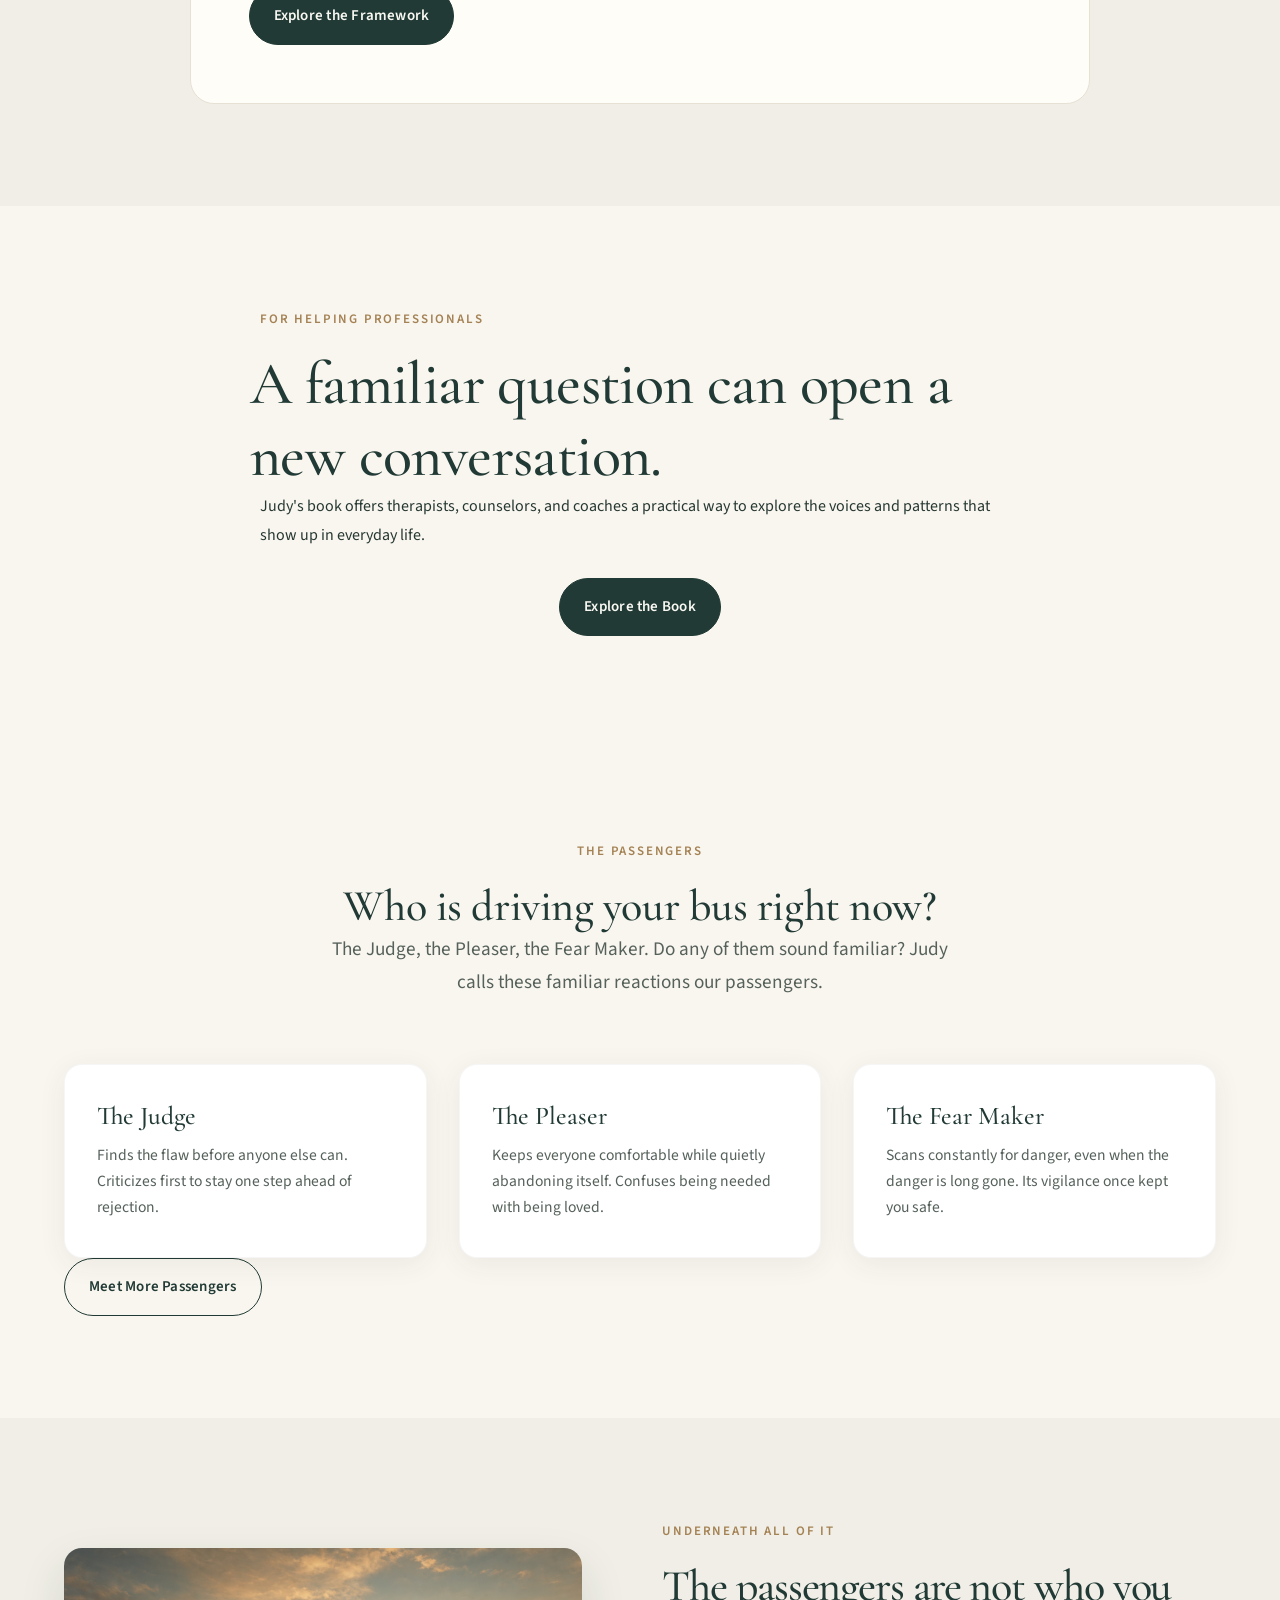
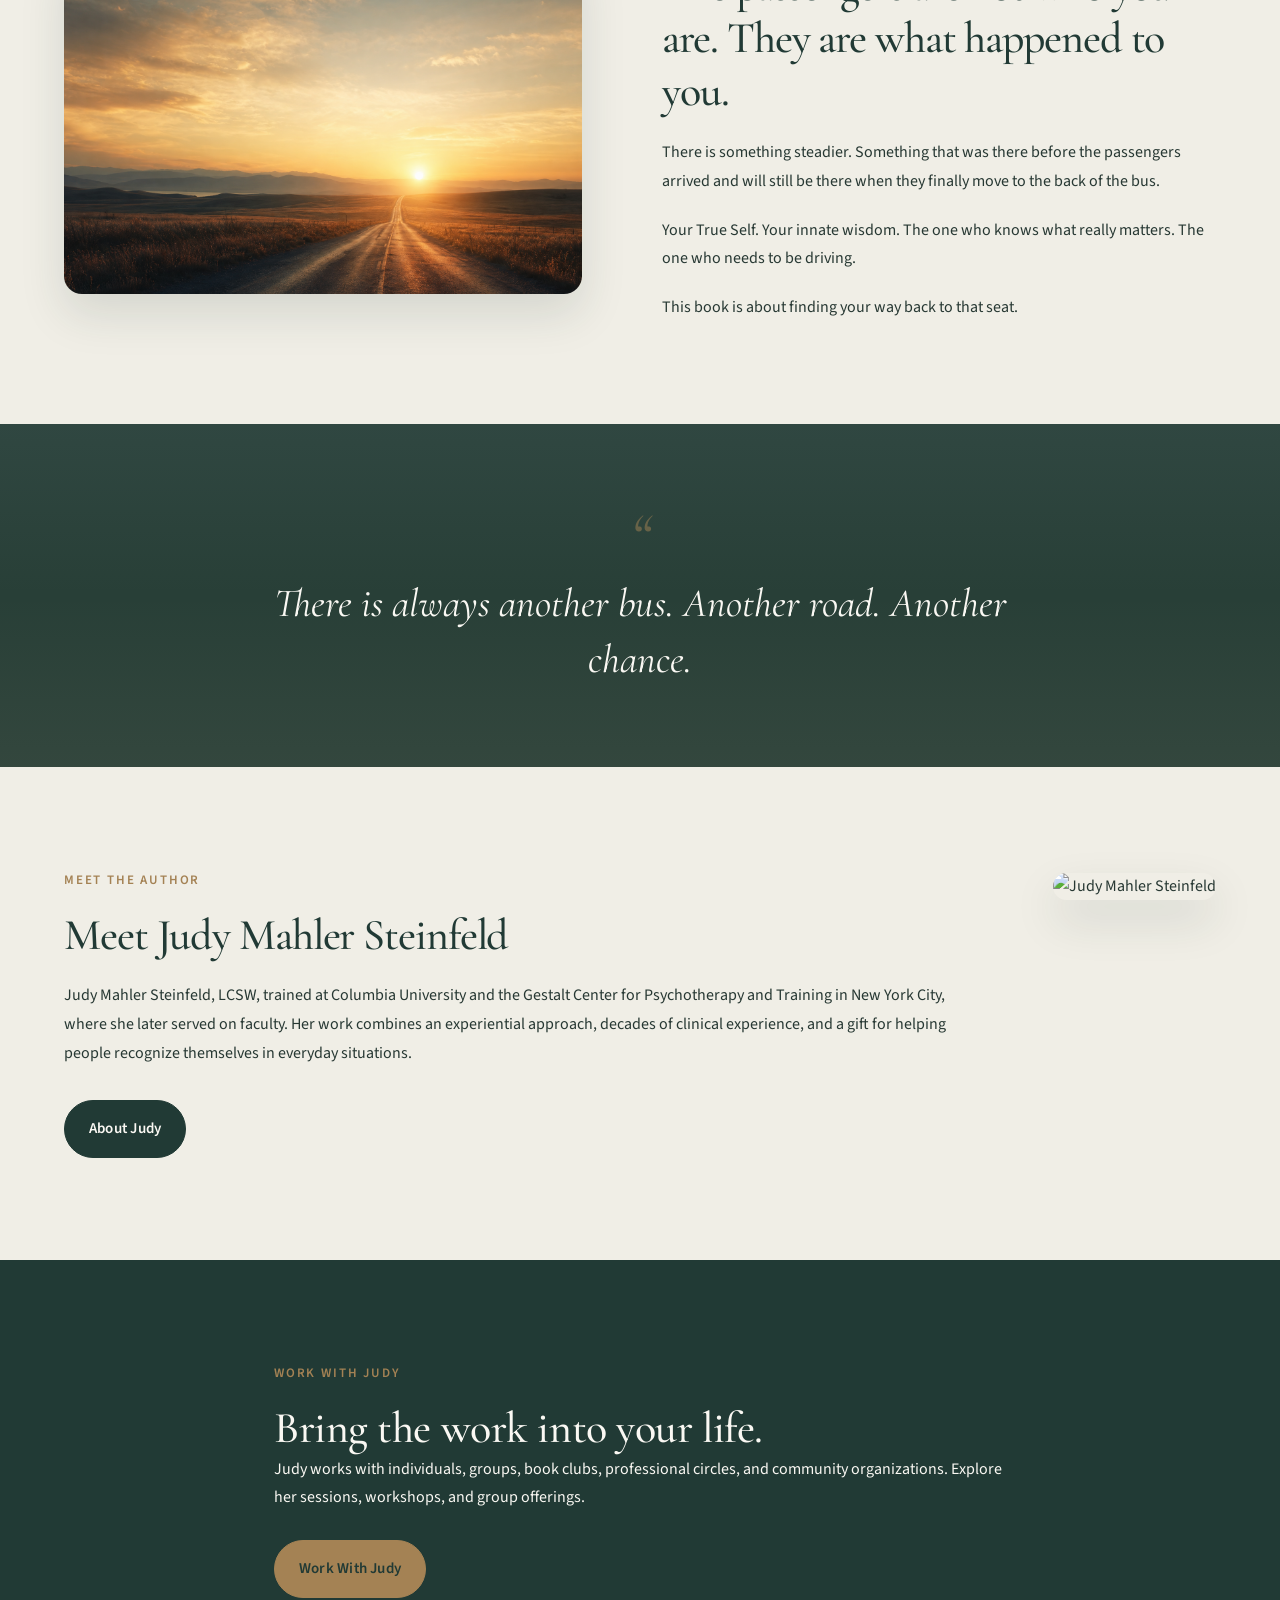
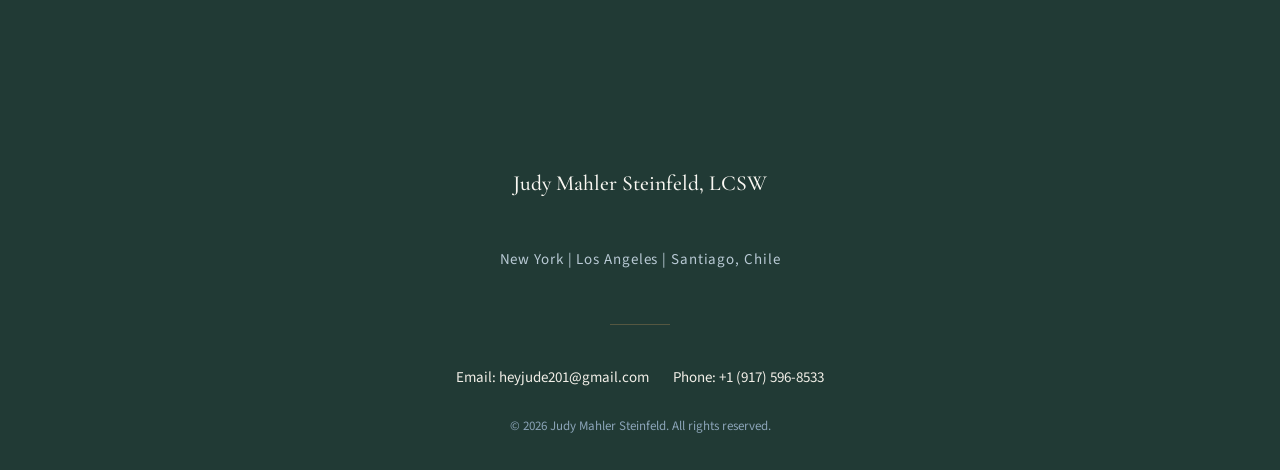
==== commit 863a755a: "Give index.html a distinct purpose while retaining Judy's wider influences" ====
--- a/index.html
+++ b/index.html
@@ -129,11 +129,9 @@
     <section class="section section--cream professionals-feature" aria-labelledby="professionals-heading">
       <div class="container editorial-block reveal">
         <p class="eyebrow">For Helping Professionals</p>
-        <h2 id="professionals-heading">A resource for therapists, counselors, and coaches</h2>
-        <p><em>Who's Driving Your Bus?</em> connects the language of everyday life with awareness and experiential work rooted in Gestalt therapy. Its passenger metaphor offers a way to discuss habitual reactions, inner conflict, and self-compassion with clients.</p>
-        <p>Professionals may find the chapters and reflective exercises useful as conversation starters during individual sessions, in group discussions, or for reflection between sessions, guided by their own professional judgment and each client's needs.</p>
-        <p>Judy's approach is grounded in Gestalt therapy. It shares an interest in different aspects of experience with some contemporary parts-based approaches, but it should not be presented as equivalent to another therapy model.</p>
-        <div class="btn-group"><a href="book.html" class="btn btn--primary">About the Book</a><a href="contact.html" class="btn btn--secondary">Contact Judy</a></div>
+        <h2 id="professionals-heading">A familiar question can open a new conversation.</h2>
+        <p>Judy's book offers therapists, counselors, and coaches a practical way to explore the voices and patterns that show up in everyday life.</p>
+        <div class="btn-group"><a href="book.html" class="btn btn--primary">Explore the Book</a></div>
       </div>
     </section>
 
@@ -142,10 +140,10 @@
         <div class="section-header section-header--center reveal">
           <p class="eyebrow">The Passengers</p>
           <h2>Who is driving your bus right now?</h2>
-          <p class="lead">Inside each of us is a bus full of passengers, parts of ourselves that boarded along the way as strategies to help us survive, to cope, and to stay safe.</p>
-          <p data-cms="home.passengers.context" data-cms-label="Passenger, energy and mask">A passenger is the part that learned to protect you. The energy is what it carries. The mask is what it shows the world. Underneath is often something more vulnerable asking to be understood.</p>
-        </div>
-        <div class="passengers-grid">
+          <p class="lead">The Judge, the Pleaser, the Fear Maker. Do any of them sound familiar? Judy calls these familiar reactions our passengers.</p>
+          
+        </div>
+        <div class="passengers-grid passengers-grid--teaser">
           <article class="passenger-card reveal reveal-delay-1">
             <h3>The Judge</h3>
             <p>Finds the flaw before anyone else can. Criticizes first to stay one step ahead of rejection.</p>
@@ -158,36 +156,9 @@
             <h3>The Fear Maker</h3>
             <p>Scans constantly for danger, even when the danger is long gone. Its vigilance once kept you safe.</p>
           </article>
-          <article class="passenger-card reveal reveal-delay-4">
-            <h3>The Love Addict</h3>
-            <p>Clings tightly out of the terror that love will disappear — and in clinging, sometimes pushes it away.</p>
-          </article>
-          <article class="passenger-card reveal reveal-delay-5">
-            <h3>The Hider</h3>
-            <p>Believes invisibility is the safest way to move through life. It stays unknown to stay unhurt.</p>
-          </article>
-          <article class="passenger-card reveal reveal-delay-6">
-            <h3>The Pretender</h3>
-            <p>Covers the flaws, performs the competence. If they knew who I really was, they would leave. Under the mask lies vast loneliness.</p>
-          </article>
-        </div>
-        <p class="reveal" style="text-align: center; font-style: italic; margin-top: 2rem; color: inherit; opacity: 0.8;">The passenger is not who you are. It is something you learned to do.</p>
-      </div>
-    </section>
-
-    <section class="section section--warm">
-      <div class="container preview-block">
-        <div class="preview-content reveal">
-          <p class="eyebrow">Why This Is Different</p>
-          <h2 data-cms="home.knowing.title" data-cms-label="Knowing section heading">Knowing isn't enough. And you already know that.</h2>
-        </div>
-        <div class="preview-content reveal reveal-delay-2">
-          <div data-cms="home.knowing.body" data-cms-label="Knowing section text">
-            <p>You’ve been told, more times than you can count, that you should love yourself more. But nobody has ever shown you how.</p>
-            <p>The reactions you wish you could stop are not character flaws, weaknesses, or proof that something is wrong with you. They are passengers that learned how to protect you. They were not mistakes. They were solutions. The work is not to blame yourself for having them. It is to notice who is driving, understand what they are protecting, and begin choosing differently.</p>
-          </div>
-          <p data-cms="home.knowing.driver" data-cms-label="Choosing the driver, not the outcome"><strong>We can choose the driver, even when we cannot choose the outcome.</strong> The process, not the result. If you do not do it right, please do not blame yourself. Doing it with love is never a failure.</p>
-        </div>
+        </div>
+        <div class="home-teaser-link"><a href="framework.html" class="btn btn--secondary">Meet More Passengers</a></div>
+        
       </div>
     </section>
 
@@ -218,8 +189,8 @@
       <div class="container preview-block">
         <div class="preview-content reveal">
           <p class="eyebrow">Meet the Author</p>
-          <h2 data-cms="home.about.title" data-cms-label="About Judy heading">The bus framework didn't begin as a book. It grew out of forty years of sitting with people.</h2>
-          <p data-cms="home.about.body" data-cms-label="About Judy introduction">Judy Mahler Steinfeld, LCSW, trained at Columbia University and the Gestalt Center for Psychotherapy and Training in New York City, where she later served on faculty. Her approach has always been experiential rather than analytical — less interested in helping people understand their patterns from the outside than in helping them encounter those patterns directly, feel what they feel in the body, and find a way through.</p>
+          <h2 data-cms="home.about.title" data-cms-label="About Judy heading">Meet Judy Mahler Steinfeld</h2>
+          <p data-cms="home.about.body" data-cms-label="About Judy introduction">Judy Mahler Steinfeld, LCSW, trained at Columbia University and the Gestalt Center for Psychotherapy and Training in New York City, where she later served on faculty. Her work combines an experiential approach, decades of clinical experience, and a gift for helping people recognize themselves in everyday situations.</p>
           <div class="btn-group">
             <a href="about.html" class="btn btn--primary">About Judy</a>
           </div>
--- a/styles.css
+++ b/styles.css
@@ -1490,3 +1490,68 @@
   .gestalt-illustrations { grid-template-columns: 1fr; gap: 2rem; }
   .gestalt-illustration__image { padding: .5rem; }
 }
+
+
+/* Spoiler-free visual discovery: explanations open only by choice. */
+.gestalt-discovery__intro { max-width: 780px; margin-inline: auto; text-align: center; }
+.gestalt-discovery__intro h2 { font-size: clamp(2.6rem,5.4vw,4.8rem); margin-bottom: 1.25rem; }
+.gestalt-discovery__intro p:not(.eyebrow) { font-size: clamp(1.03rem,1.5vw,1.2rem); }
+.gestalt-discovery .gestalt-illustrations { margin-top: clamp(2.5rem,5vw,4.5rem); align-items: start; }
+.gestalt-illustration { background: #fffdf8; border: 1px solid #e7e1d4; border-radius: 20px; padding: clamp(12px,2vw,24px); box-shadow: 0 12px 38px rgba(46,59,42,.055); }
+.gestalt-illustration__image { border: 0; background:#fff; }
+.gestalt-illustration__prompt { font-family: var(--font-serif); font-size: clamp(1.25rem,2vw,1.6rem); color:var(--navy-deep); line-height:1.3; margin:0 0 1rem; }
+.gestalt-reveal { border-top:1px solid #e5dfd3; }
+.gestalt-reveal summary { cursor:pointer; color:var(--navy-deep); font-weight:600; padding:1rem 2.1rem 1rem 0; position:relative; list-style:none; }
+.gestalt-reveal summary::-webkit-details-marker { display:none; }
+.gestalt-reveal summary::after { content:"+"; position:absolute; right:.25rem; top:.75rem; font-size:1.5rem; font-weight:400; }
+.gestalt-reveal[open] summary::after { content:"−"; }
+.gestalt-reveal summary:focus-visible { outline:3px solid var(--gold); outline-offset:3px; border-radius:4px; }
+.gestalt-reveal__answer { padding:.25rem 0 1rem; color:var(--text-muted); }
+.gestalt-reveal__answer h3 { font-size:1.45rem; margin-bottom:.6rem; }
+.gestalt-discovery__meaning { max-width:900px; margin: clamp(4rem,7vw,7rem) auto 0; padding:clamp(1.75rem,4.5vw,4rem); border-radius:24px; background:#fffdf8; border:1px solid #e7e1d4; }
+.gestalt-discovery__meaning h2 { font-size:clamp(2rem,3.8vw,3.4rem); margin-bottom:1.25rem; }
+.gestalt-discovery__meaning .small-note { border-top:1px solid #e5dfd3; padding-top:1rem; font-size:.9rem; color:#667168; }
+.gestalt-discovery__meaning .btn-group { margin-top:2rem; }
+@media(max-width:700px) {
+ .gestalt-illustration { padding:12px; }
+ .gestalt-discovery__meaning { margin-top:3rem; padding:1.5rem; }
+}
+
+
+/* Inner pages: November 2026 editorial polish */
+body:has(.page-hero) .page-hero { padding-top:calc(var(--header-height) + clamp(72px,8vw,110px)); padding-bottom:clamp(54px,6vw,90px); }
+body:has(.page-hero) .page-hero > .container { position:relative; z-index:1; }
+body:has(.page-hero) .page-hero h1 { font-size:clamp(2.9rem,5vw,4.6rem); max-width:820px; }
+body:has(.page-hero) .page-hero .lead { font-size:clamp(1.08rem,1.45vw,1.25rem); max-width:740px; }
+body:has(.page-hero) .content-block { max-width:790px; }
+body:has(.page-hero) .content-block h2 { font-size:clamp(2rem,3vw,2.8rem); }
+body:has(.page-hero) .quote-section { padding-block:clamp(48px,6vw,84px); }
+body:has(.page-hero) .quote-section .quote-text { font-size:clamp(1.6rem,2.6vw,2.5rem); max-width:850px; }
+body:has(.page-hero) .section > .container > .content-block { margin-left:auto; margin-right:auto; }
+body:has(.page-hero) .section > .container > .content-block + .content-block { margin-top:clamp(2.5rem,5vw,4rem); }
+body:has(.page-hero) .section > .container > .preview-block { align-items:flex-start; }
+body:has(.page-hero) .section > .container > .editorial-block { margin-inline:auto; }
+body:has(.page-hero) .section--cream .content-block, body:has(.page-hero) .section--warm .content-block { position:relative; }
+body:has(.page-hero) .reading-column { max-width:790px; background:#fffdf9; border:1px solid #e7e1d4; border-radius:24px; padding:clamp(1.4rem,4vw,4rem); box-shadow:0 16px 50px rgba(37,57,48,.06); }
+.inner-feature__grid { display:grid; grid-template-columns:minmax(0,1.35fr) minmax(255px,.75fr); gap:clamp(2rem,6vw,6rem); align-items:start; }
+.inner-feature .content-block { margin:0; }
+.inner-feature__aside { background:#fffdf8; border:1px solid #e6e0d5; border-radius:22px; padding:clamp(1.5rem,3vw,2.5rem); box-shadow:0 18px 44px rgba(36,56,49,.06); }
+.inner-feature__quote { font-family:var(--font-serif); font-size:clamp(1.8rem,2.7vw,2.7rem); line-height:1.25; color:var(--navy-deep); margin-block:1.2rem; }
+.inner-feature__link { display:inline-block; margin-top:1rem; color:var(--navy-deep); font-weight:600; border-bottom:1px solid var(--gold); }
+.inner-narrative .content-block:first-child { padding:clamp(1.6rem,3.5vw,3rem); background:#fffdf9; border:1px solid #ece4d8; border-radius:22px; max-width:930px; margin-inline:auto; }
+.inner-narrative .passengers-grid { margin-block:clamp(2rem,4vw,3rem); }
+.passengers-grid--editorial { grid-template-columns:repeat(3,minmax(0,1fr)); gap:20px; }
+.passengers-grid--editorial .passenger-card { padding:clamp(1.4rem,2.6vw,2rem); background:#fffdfa; border:1px solid #e5e2d9; }
+.passengers-grid--editorial .passenger-card h3 { font-size:clamp(1.5rem,2vw,1.9rem); }
+.inner-practice__exercise { background:#fffdf8; border:1px solid #e5dfd3; border-left:4px solid var(--gold); border-radius:18px; padding:clamp(1.5rem,4vw,3rem); box-shadow:0 16px 44px rgba(36,56,49,.055); }
+.inner-practice .content-block + .content-block { border-top:0; }
+@media(max-width:850px){ .inner-feature__grid { grid-template-columns:1fr; } .passengers-grid--editorial { grid-template-columns:repeat(2,minmax(0,1fr)); } }
+@media(max-width:560px){.passengers-grid--editorial { grid-template-columns:1fr; } body:has(.page-hero) .reading-column{padding:1.35rem;} }
+
+
+/* Reading experience for the current v14 introduction. */
+.introduction-text .introduction-subheading { font-size:clamp(1.85rem,3.3vw,2.85rem); margin:3rem 0 1.15rem; padding-top:1.6rem; border-top:1px solid #e3ddcf; }
+.introduction-figure { max-width:400px; margin:2.2rem auto; background:#fff; border-radius:16px; border:1px solid #e6e0d4; padding:clamp(1rem,3vw,2rem); }
+.introduction-figure img { width:100%; height:auto; image-rendering:auto; display:block; }
+.introduction-text { color:#303c36; }
+.introduction-text .reading-question { text-align:center; padding:1rem 0; letter-spacing:.025em; }
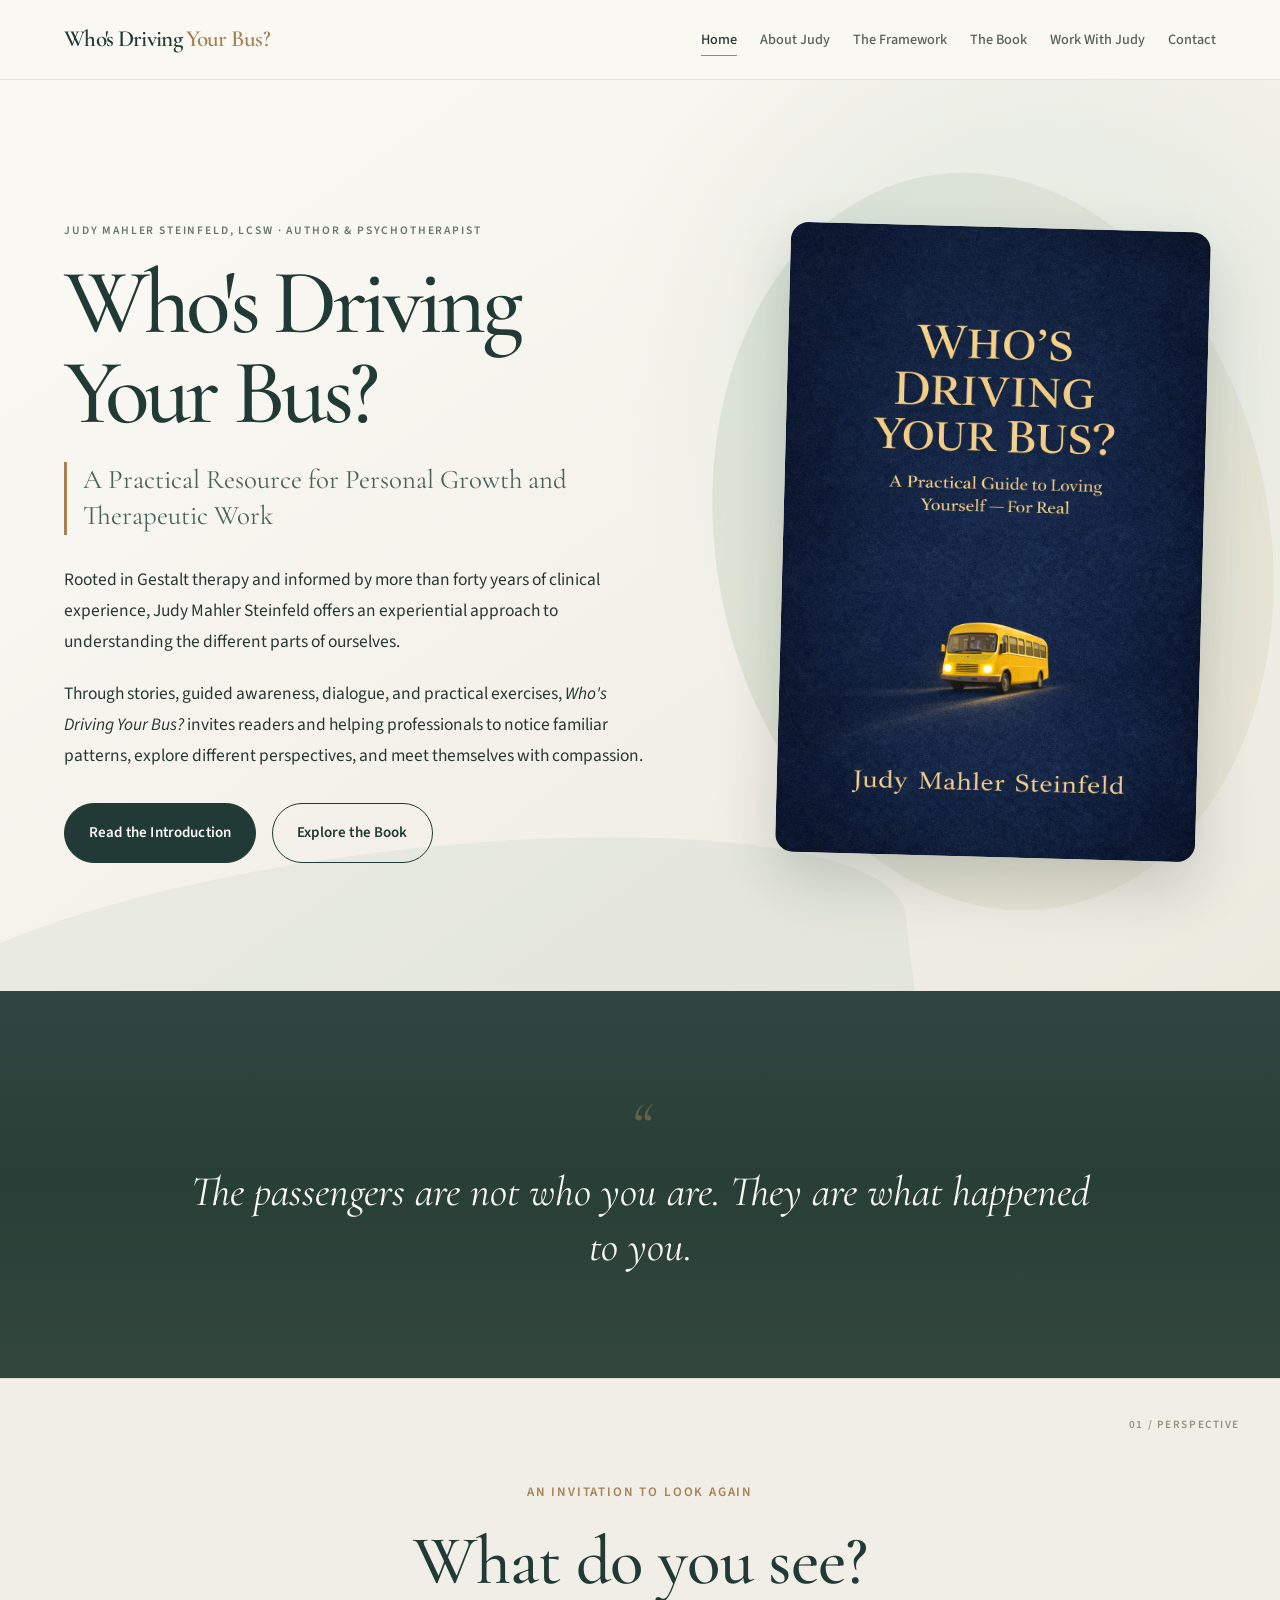
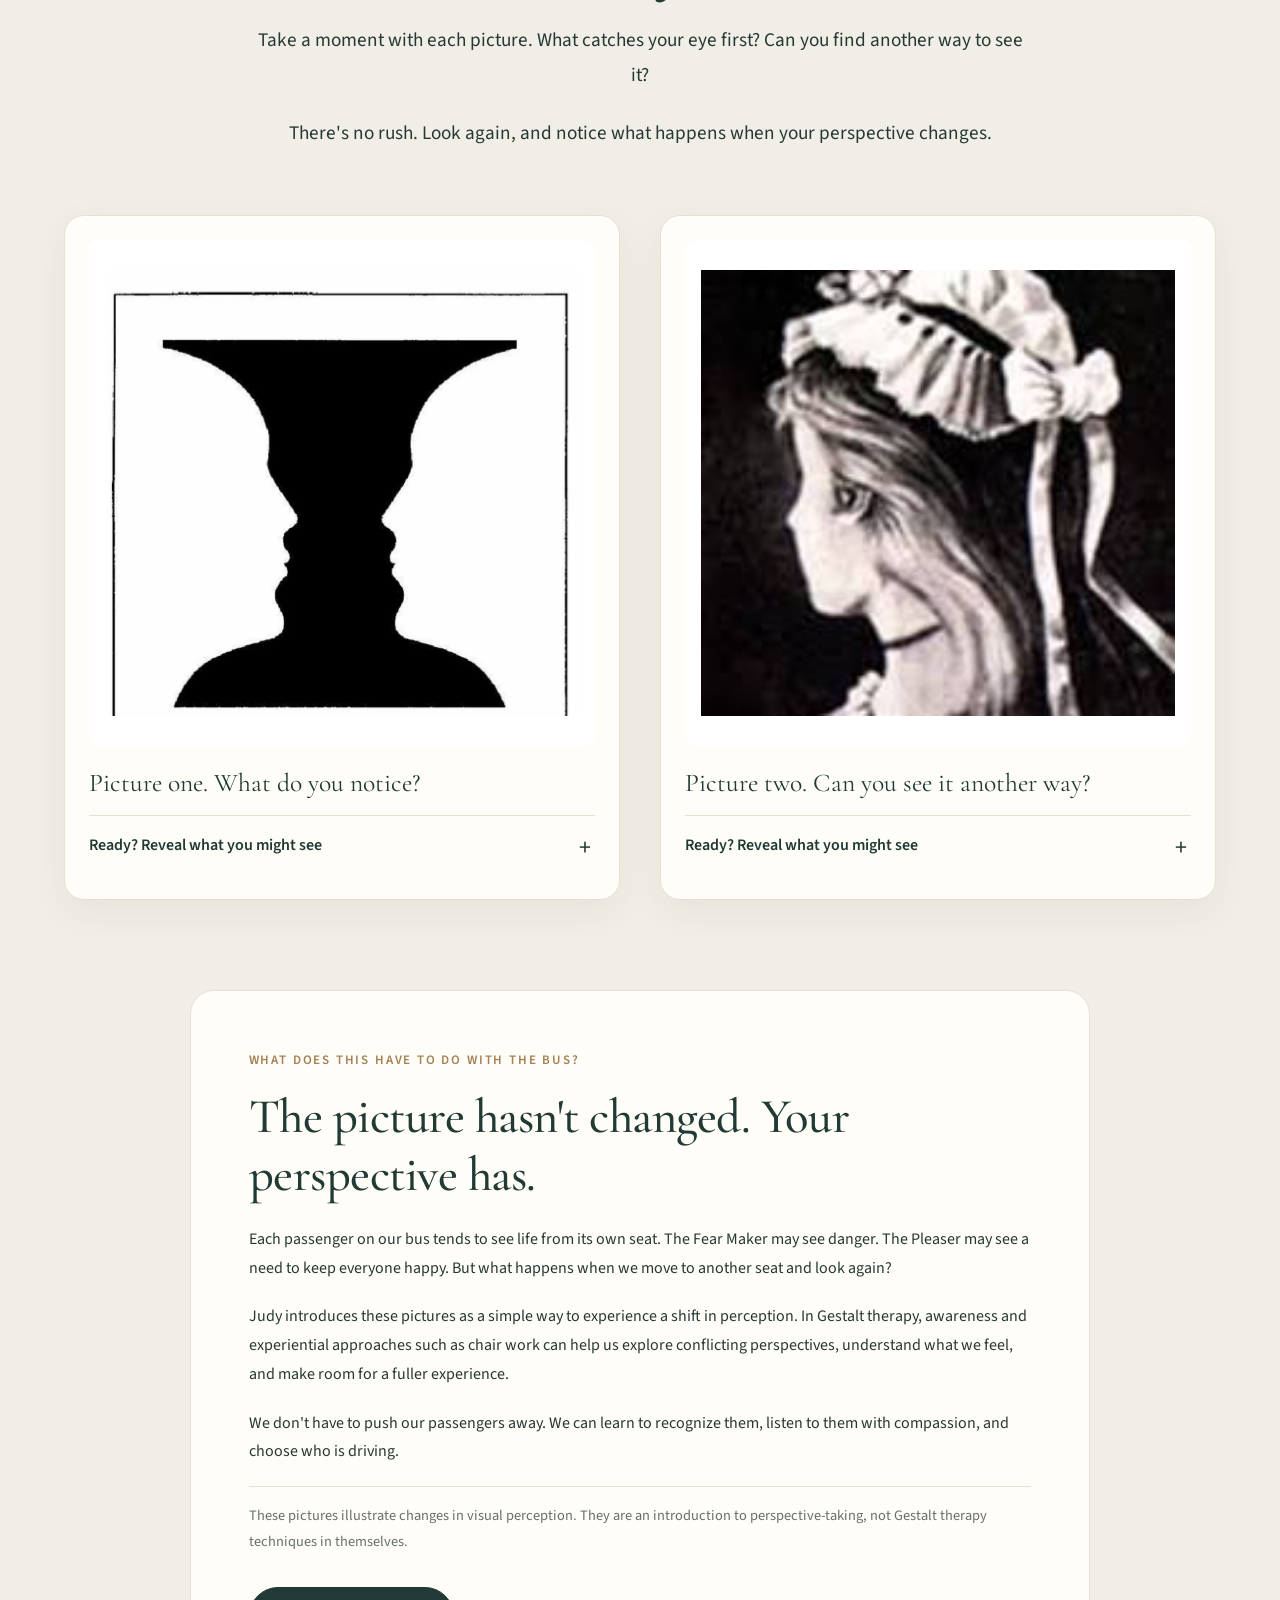
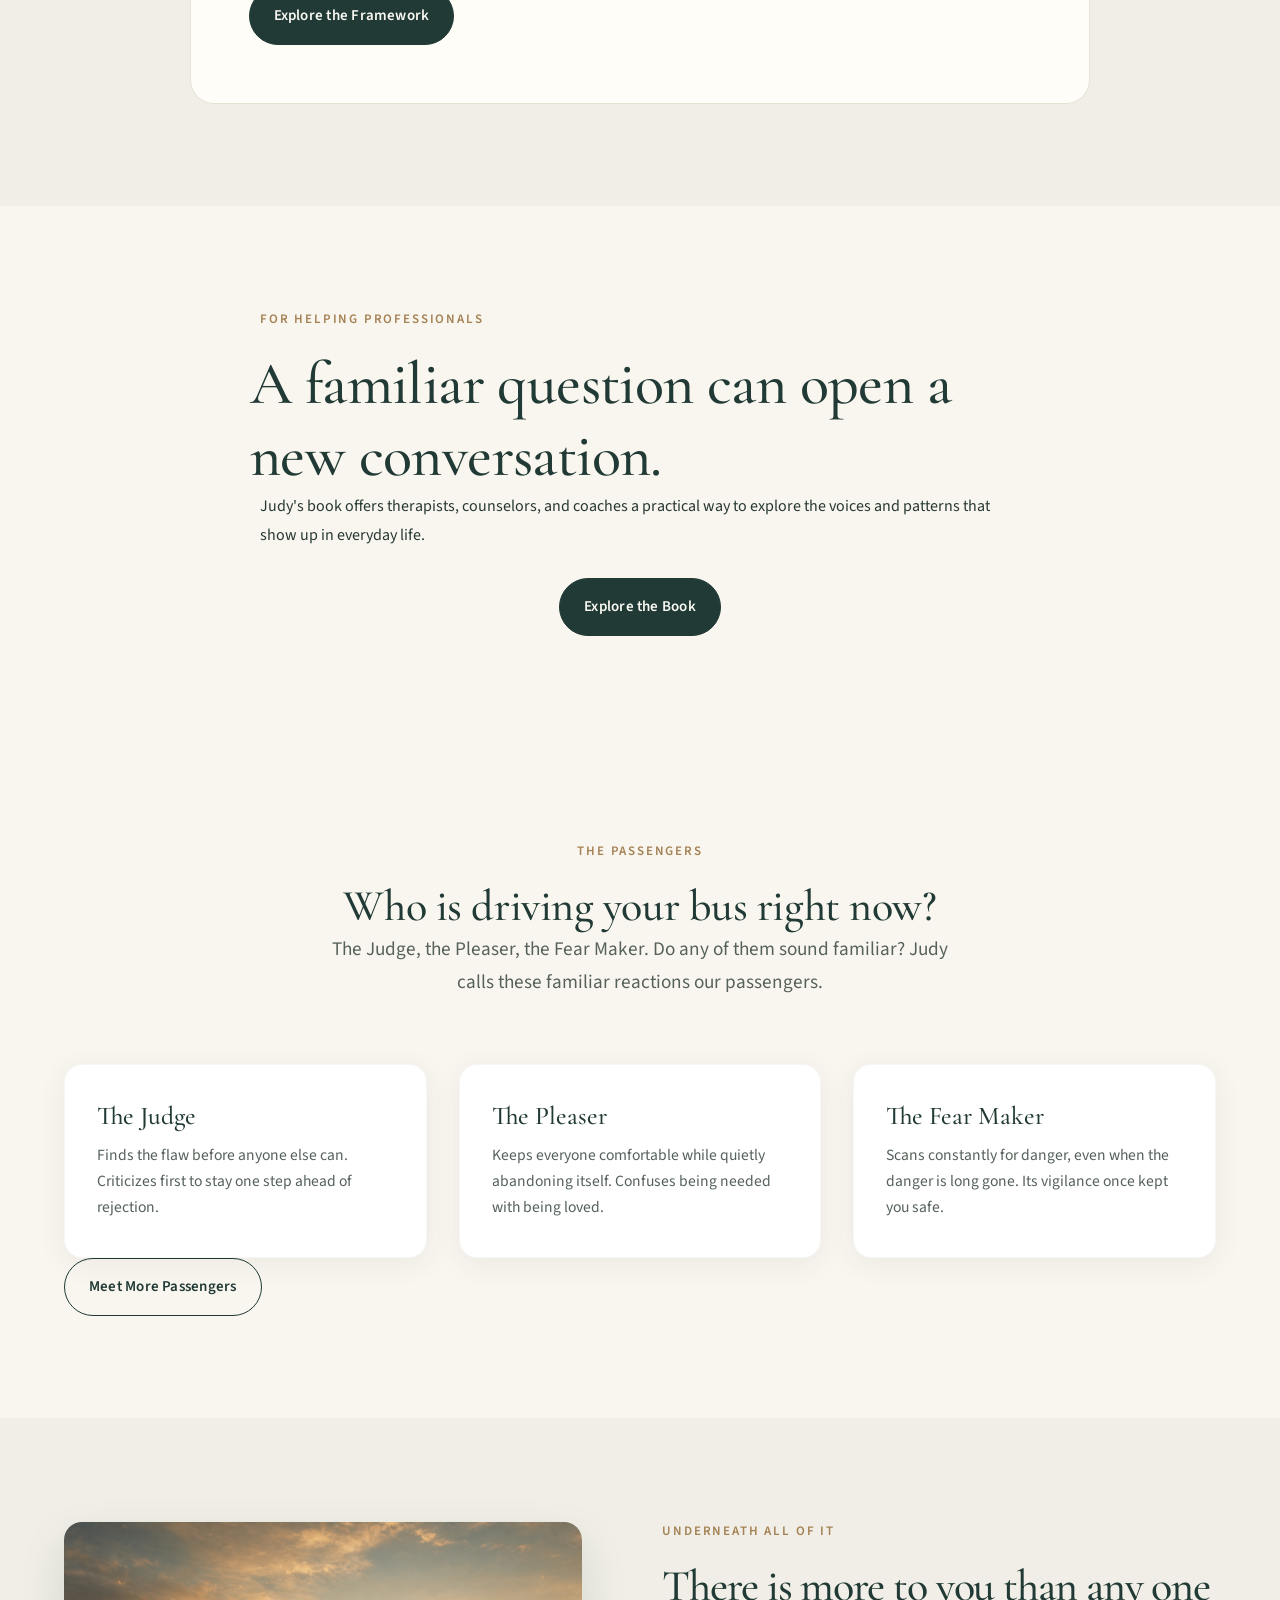
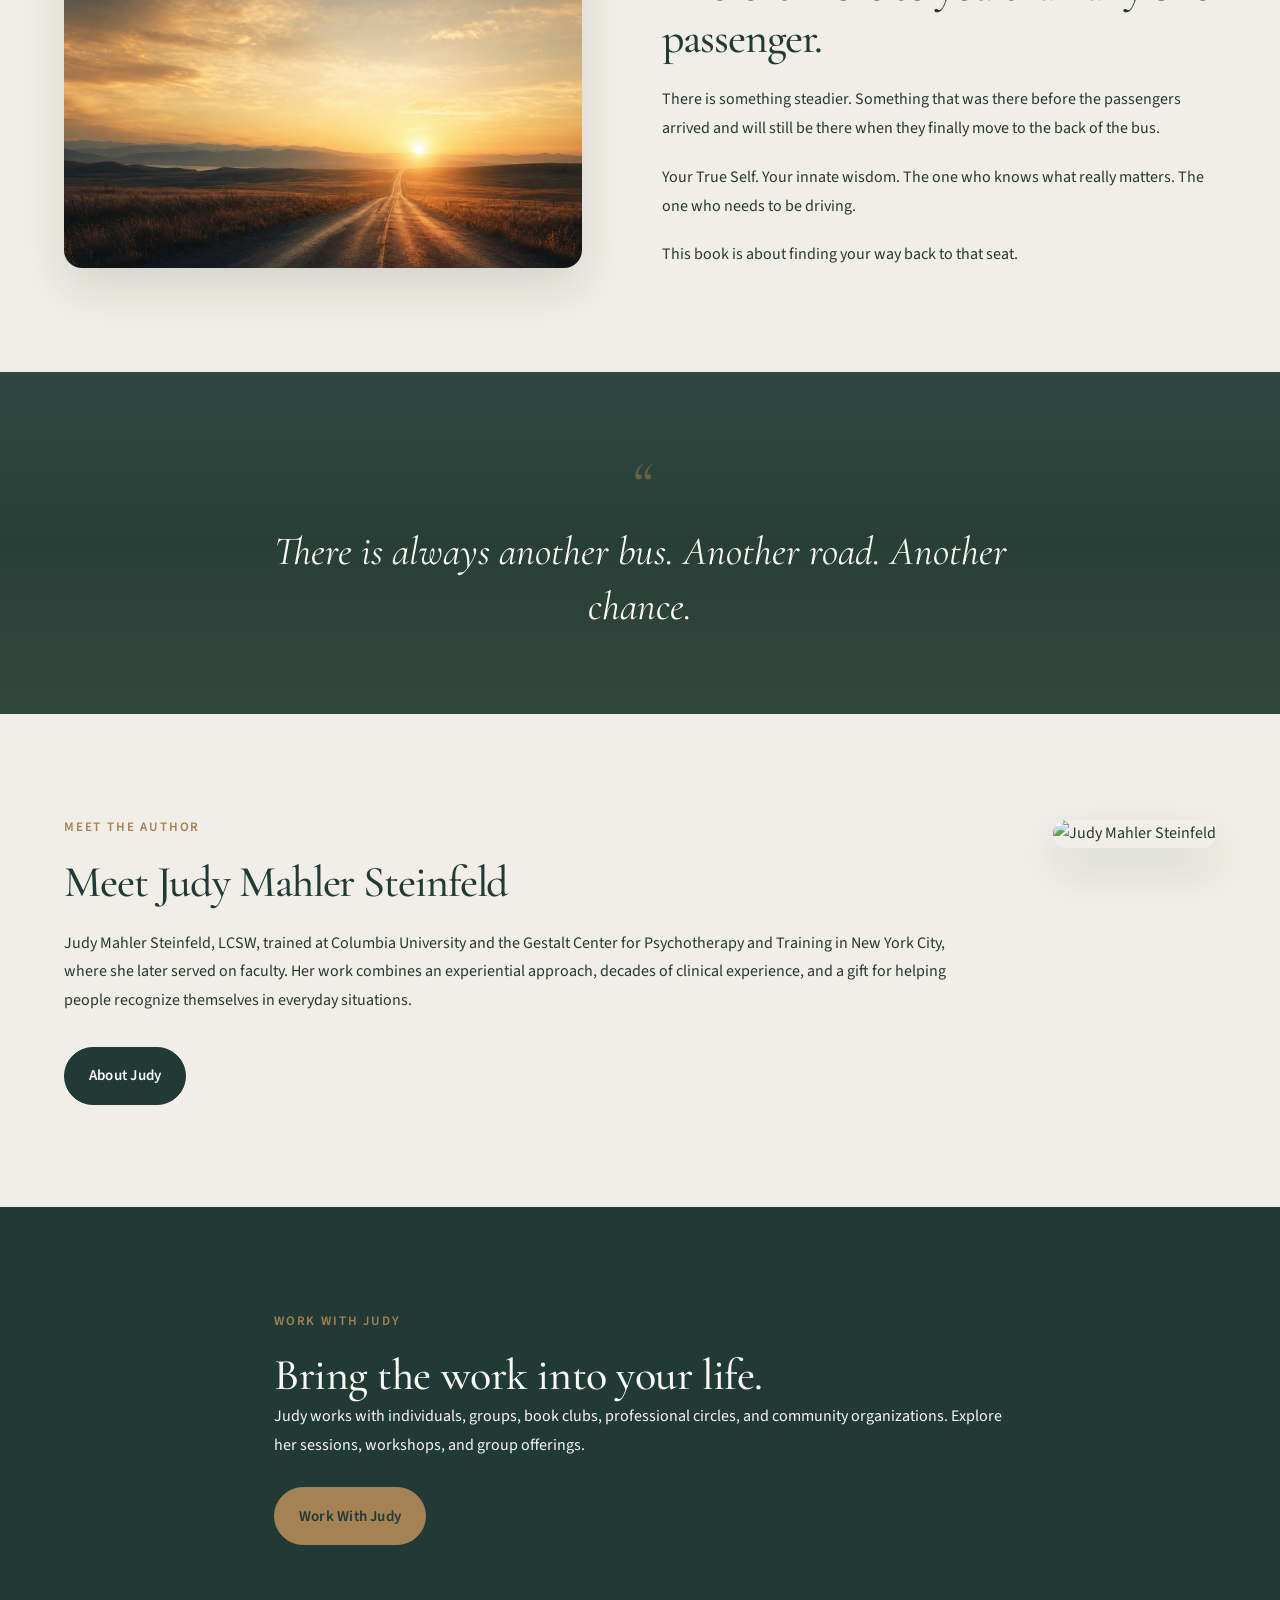
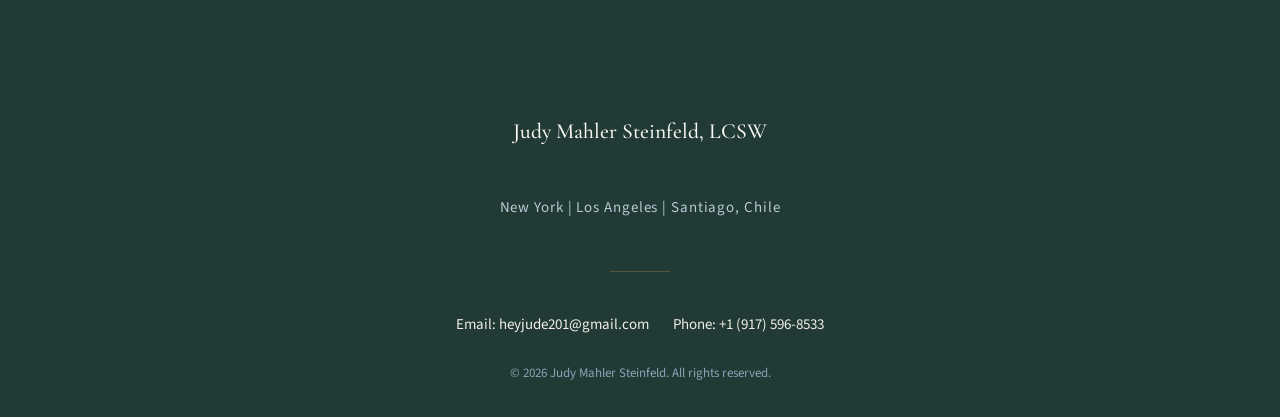
==== commit accabf4f: "Remove repeated key quote from homepage feature" ====
--- a/index.html
+++ b/index.html
@@ -166,7 +166,7 @@
       <div class="container preview-block preview-block--reverse">
         <div class="preview-content reveal">
           <p class="eyebrow">Underneath All of It</p>
-          <h2>The passengers are not who you are. They are what happened to you.</h2>
+          <h2>There is more to you than any one passenger.</h2>
           <p>There is something steadier. Something that was there before the passengers arrived and will still be there when they finally move to the back of the bus.</p>
           <p>Your True Self. Your innate wisdom. The one who knows what really matters. The one who needs to be driving.</p>
           <p>This book is about finding your way back to that seat.</p>
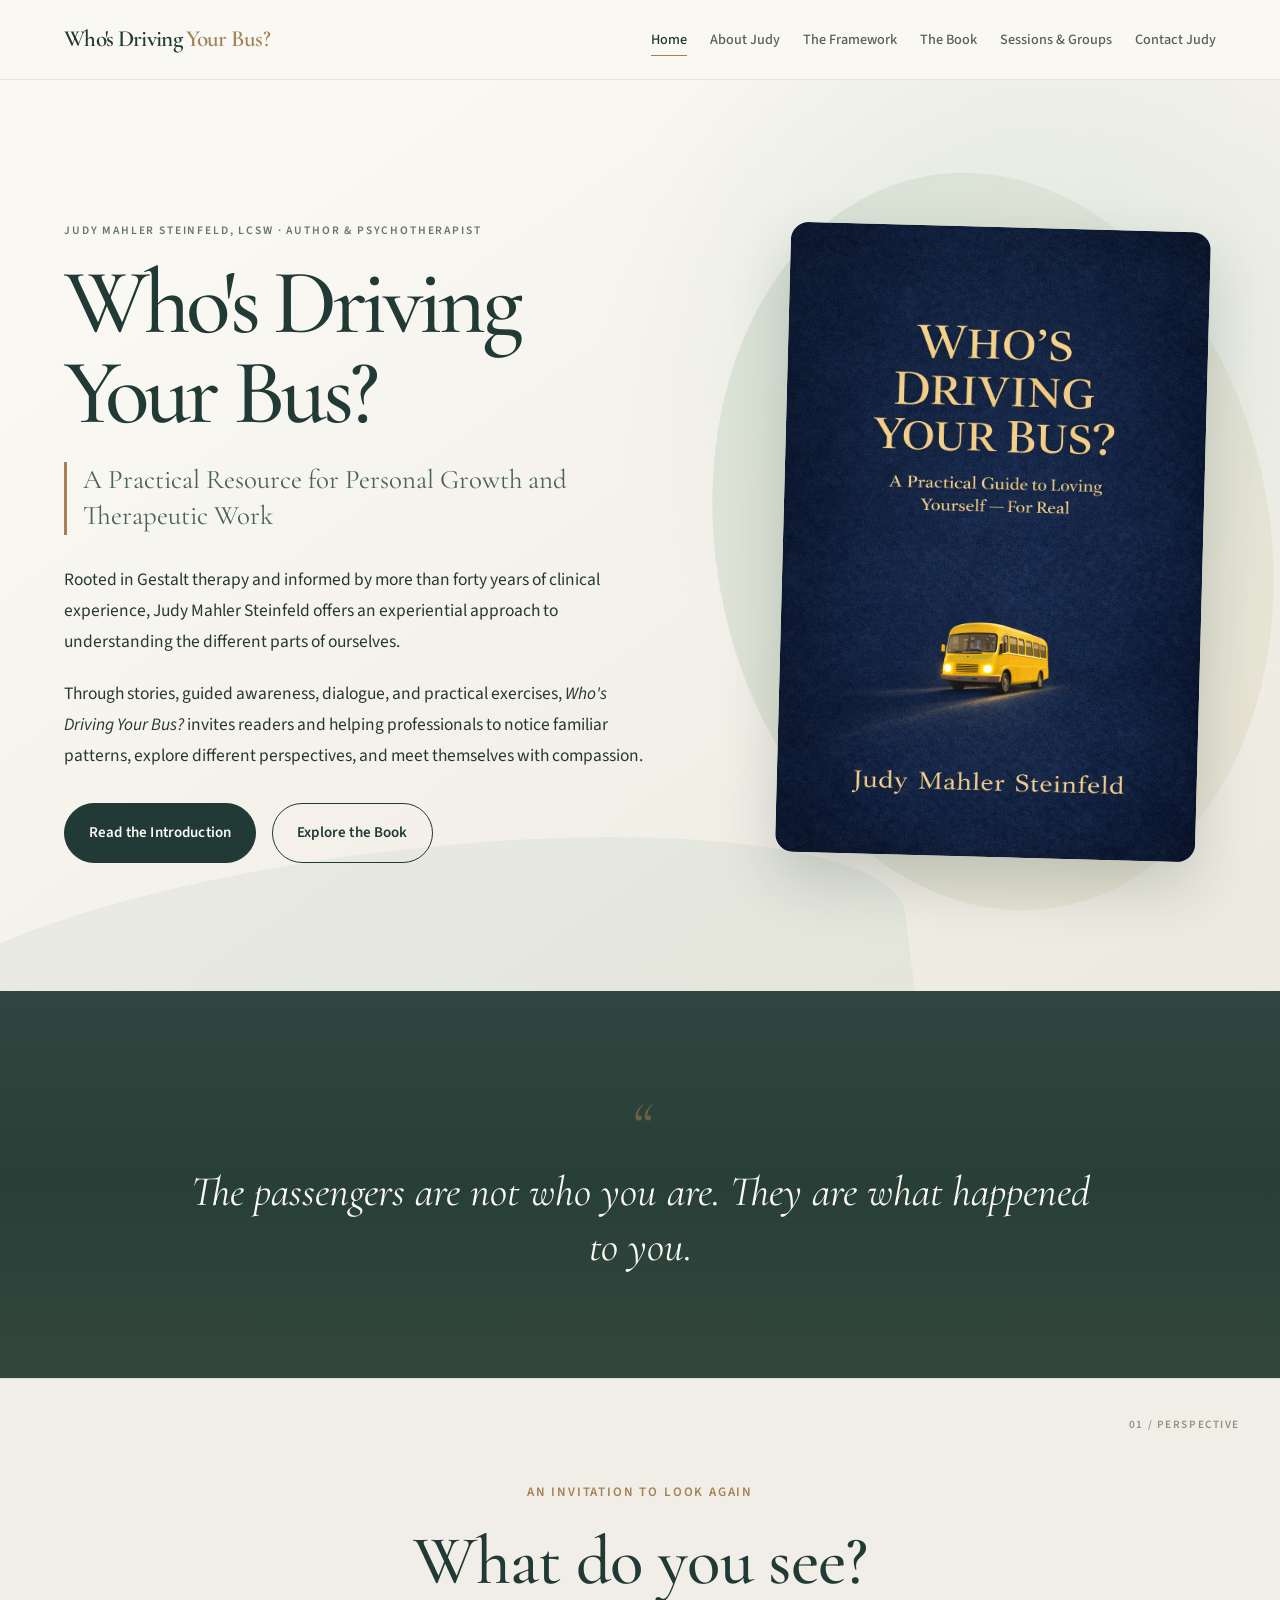
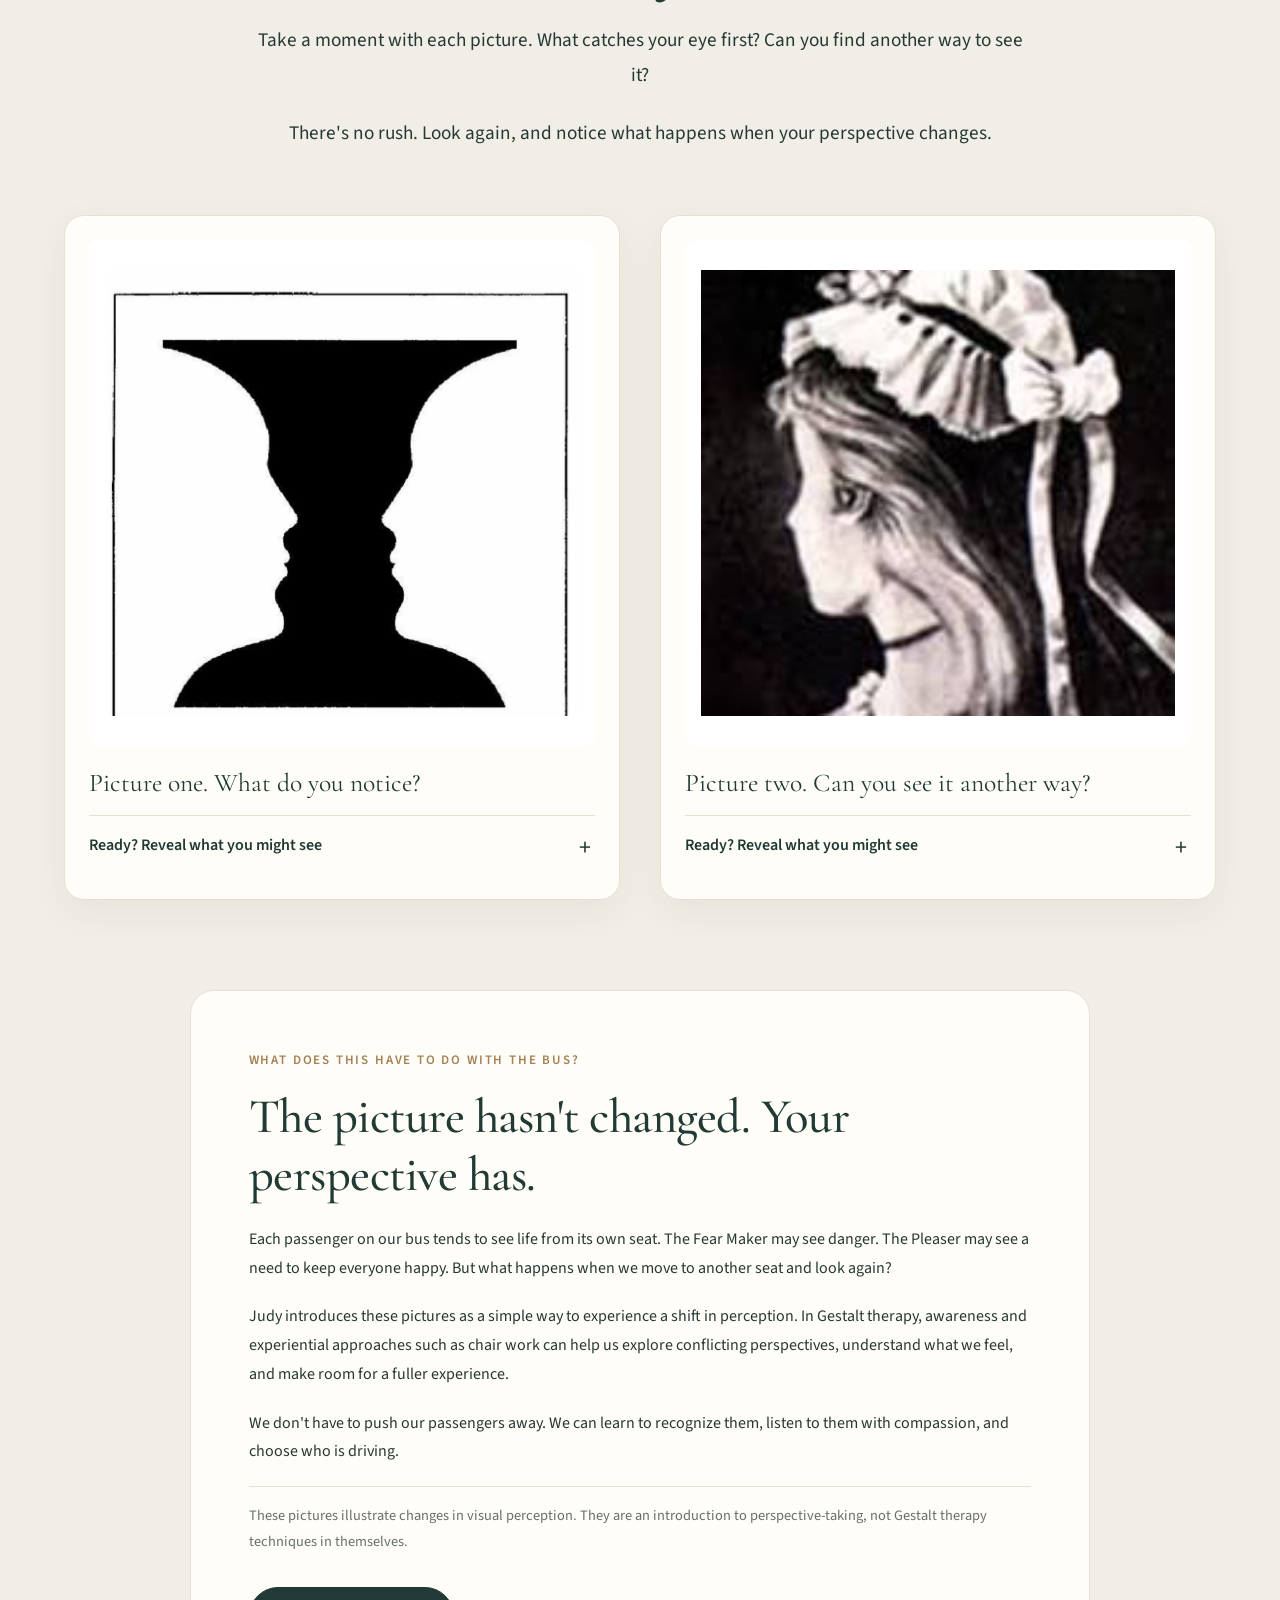
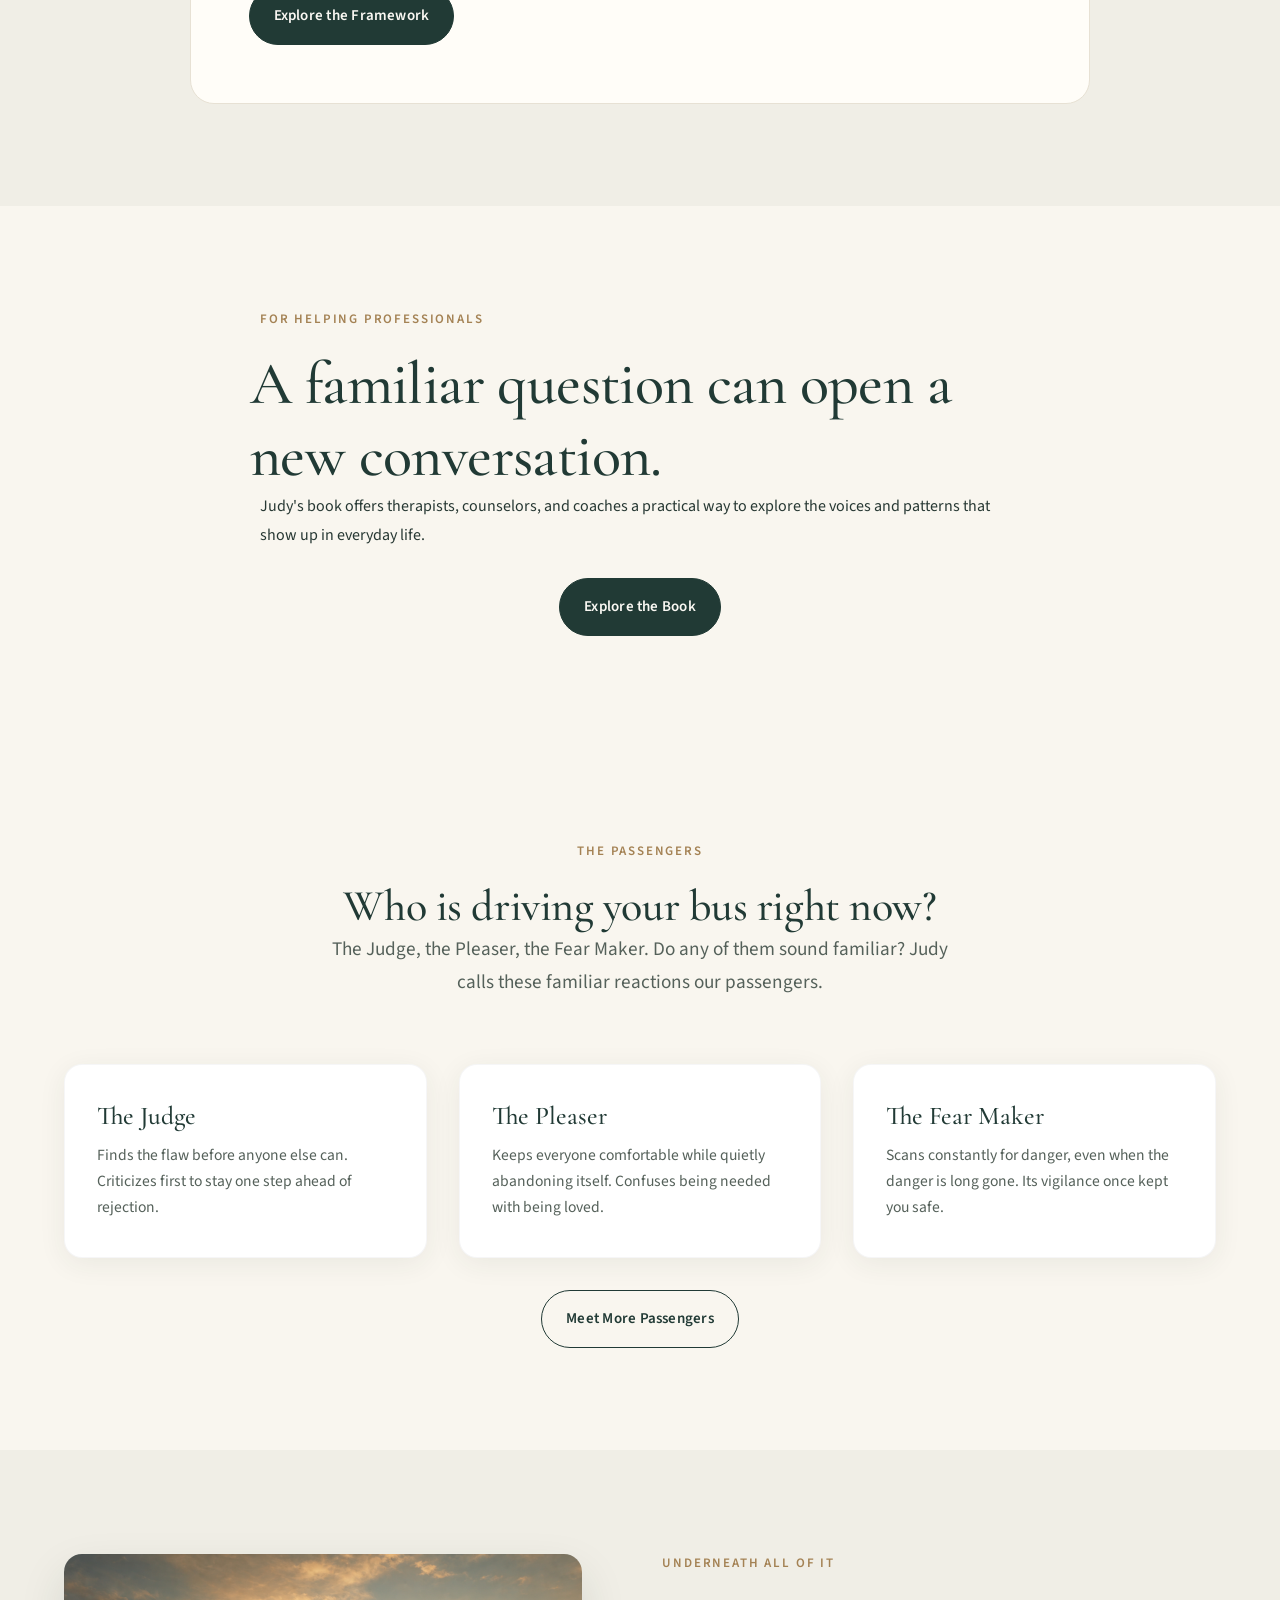
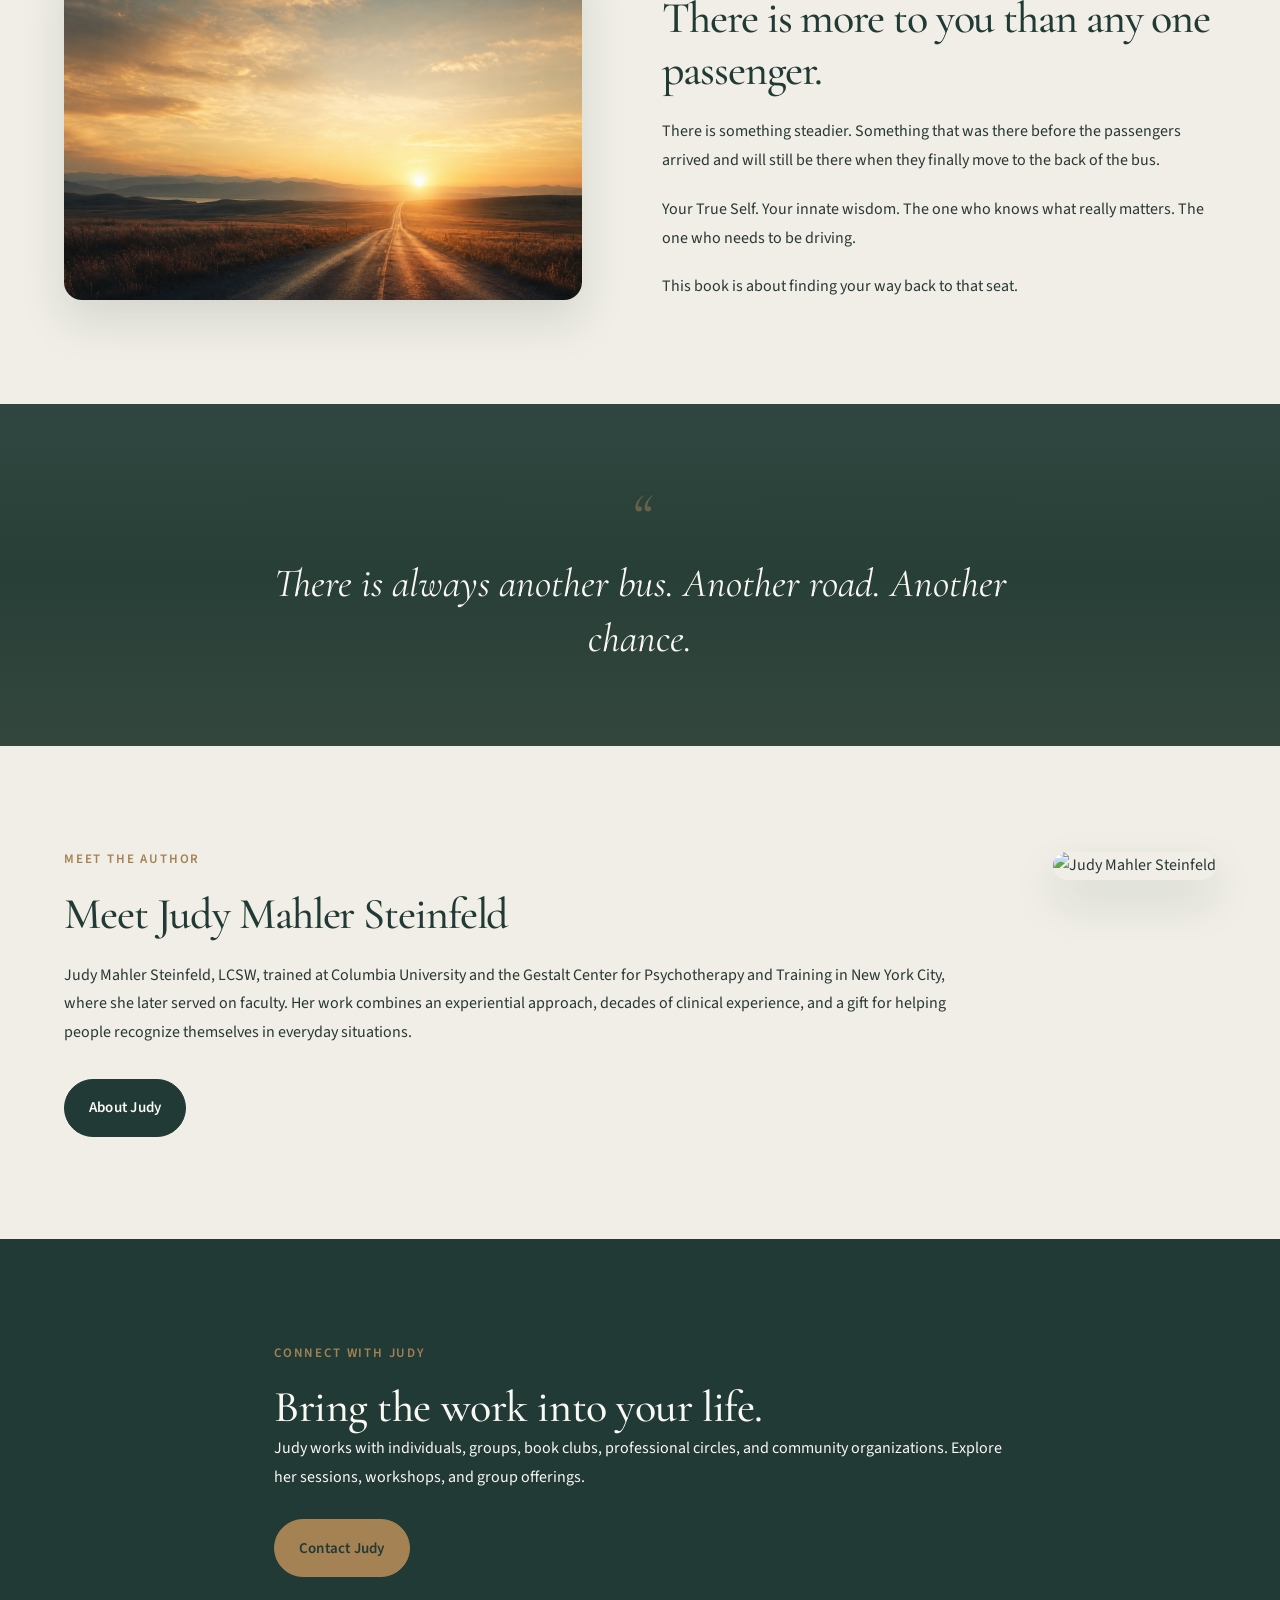
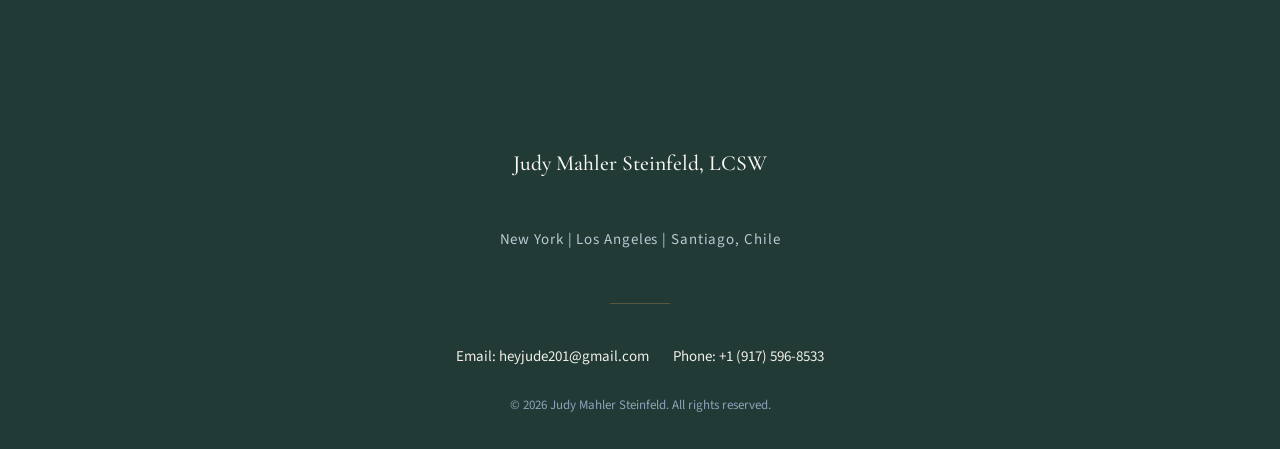
==== commit 0c2353bf: "Apply Judy's book availability, passenger note and contact wording" ====
--- a/index.html
+++ b/index.html
@@ -18,8 +18,8 @@
         <a href="about.html">About Judy</a>
         <a href="framework.html">The Framework</a>
         <a href="book.html">The Book</a>
-        <a href="work-with-judy.html">Work With Judy</a>
-        <a href="contact.html">Contact</a>
+        <a href="work-with-judy.html">Sessions &amp; Groups</a>
+        <a href="contact.html">Contact Judy</a>
       </nav>
       <button class="menu-toggle" aria-label="Open menu" aria-expanded="false" aria-controls="mobile-nav">
         <span></span>
@@ -34,8 +34,8 @@
       <li><a href="about.html">About Judy</a></li>
       <li><a href="framework.html">The Framework</a></li>
       <li><a href="book.html">The Book</a></li>
-      <li><a href="work-with-judy.html">Work With Judy</a></li>
-      <li><a href="contact.html">Contact</a></li>
+      <li><a href="work-with-judy.html">Sessions &amp; Groups</a></li>
+      <li><a href="contact.html">Contact Judy</a></li>
     </ul>
   </nav>
 
@@ -203,10 +203,10 @@
 
     <section class="section section--navy" aria-labelledby="home-work-heading">
       <div class="container editorial-block reveal">
-        <p class="eyebrow">Work With Judy</p>
+        <p class="eyebrow">Connect with Judy</p>
         <h2 id="home-work-heading">Bring the work into your life.</h2>
-        <p data-cms="home.work.body" data-cms-label="Work With Judy introduction">Judy works with individuals, groups, book clubs, professional circles, and community organizations. Explore her sessions, workshops, and group offerings.</p>
-        <div class="btn-group"><a href="work-with-judy.html" class="btn btn--gold">Work With Judy</a></div>
+        <p data-cms="home.work.body" data-cms-label="Connect with Judy introduction">Judy works with individuals, groups, book clubs, professional circles, and community organizations. Explore her sessions, workshops, and group offerings.</p>
+        <div class="btn-group"><a href="contact.html" class="btn btn--gold">Contact Judy</a></div>
       </div>
     </section>
 
--- a/styles.css
+++ b/styles.css
@@ -1555,3 +1555,129 @@
 .introduction-figure img { width:100%; height:auto; image-rendering:auto; display:block; }
 .introduction-text { color:#303c36; }
 .introduction-text .reading-question { text-align:center; padding:1rem 0; letter-spacing:.025em; }
+
+/* A short homepage preview, with the full list on the Framework page. */
+.passengers-grid--teaser { grid-template-columns:repeat(3,minmax(0,1fr)); }
+.home-teaser-link { text-align:center; margin-top:2rem; }
+@media(max-width:800px){.passengers-grid--teaser{grid-template-columns:1fr;max-width:560px;margin-inline:auto;}}
+
+/* Editorial chapter guide on the Book page. */
+.chapter-guide .section-header { max-width:790px; margin-inline:auto; }
+.chapter-guide__groups { max-width:900px; margin:3rem auto 0; display:grid; gap:2.4rem; }
+.chapter-guide__group h3 { font-size:clamp(1.3rem,2.1vw,1.75rem); margin:0 0 1rem; }
+.chapter-guide__list { border-top:1px solid #d8d6ca; }
+.chapter-guide__item { border-bottom:1px solid #d8d6ca; }
+.chapter-guide__item > summary { list-style:none; cursor:pointer; display:flex; align-items:center; gap:1.2rem; padding:1.15rem 0; color:#273a32; }
+.chapter-guide__item > summary::-webkit-details-marker { display:none; }
+.chapter-guide__item > summary:focus-visible { outline:2px solid #47715c; outline-offset:4px; border-radius:2px; }
+.chapter-guide__number { font-size:.78rem; font-weight:700; letter-spacing:.12em; opacity:.65; min-width:2.2rem; font-variant-numeric:tabular-nums; }
+.chapter-guide__title { flex:1; font-size:clamp(1rem,1.6vw,1.2rem); line-height:1.45; font-weight:600; }
+.chapter-guide__toggle { position:relative; flex:none; width:20px; height:20px; }
+.chapter-guide__toggle::before,.chapter-guide__toggle::after { content:""; position:absolute; background:currentColor; left:4px; right:4px; top:9px; height:1.5px; }
+.chapter-guide__toggle::after { transform:rotate(90deg); transition:transform .18s ease; }
+.chapter-guide__item[open] .chapter-guide__toggle::after { transform:rotate(0); }
+.chapter-guide__description { padding:0 2rem 1.35rem 3.4rem; max-width:750px; }
+.chapter-guide__description p { margin:0; line-height:1.7; }
+.chapter-guide__note { max-width:900px; margin:2rem auto 0; font-size:.85rem; opacity:.75; }
+.chapter-guide__cta { justify-content:center; margin-top:1.8rem; }
+@media(max-width:600px){.chapter-guide__item > summary{gap:.7rem;}.chapter-guide__description{padding-left:2.85rem;padding-right:.4rem;}.chapter-guide__number{min-width:1.8rem;}}
+
+/* Book page: contemporary editorial layout, with tighter desktop rhythm. */
+.book-landing-hero{padding:calc(var(--header-height) + 54px) 0 76px;background:radial-gradient(ellipse at 81% 20%,rgba(191,205,188,.42),transparent 45%),linear-gradient(135deg,#f8f6f0 4%,#eaf0e8 100%);overflow:hidden}
+.book-landing-hero__grid{display:grid;grid-template-columns:minmax(0,1.12fr) minmax(320px,.88fr);gap:clamp(32px,5vw,78px);align-items:center}
+.book-landing-hero__copy{max-width:690px}
+.book-landing-hero__copy .eyebrow{color:#557561;margin-bottom:22px}
+.book-landing-hero__copy h1{font-size:clamp(3.7rem,6.5vw,6.9rem);line-height:.98;letter-spacing:-.035em;color:#283e33;margin:0 0 24px}
+.book-landing-hero__hook{font-family:var(--font-serif);font-size:clamp(1.75rem,3vw,2.55rem);line-height:1.2;max-width:600px;color:#395746;margin:0 0 21px}
+.book-landing-hero__body{font-size:1.06rem;line-height:1.75;color:#526256;max-width:570px;margin:0}
+.book-landing-hero__actions{margin-top:29px;gap:12px}
+.book-landing-hero__actions .btn{border-radius:999px;padding:12px 23px;font-size:.79rem;letter-spacing:.06em}
+.book-landing-hero__byline{font-size:.84rem;color:#6a7a70;margin-top:27px;letter-spacing:.01em}
+.book-landing-hero__byline span{padding:0 .4rem}
+.book-landing-hero__visual{display:flex;justify-content:center;align-items:center;min-width:0}
+.book-landing-hero__cover{position:relative;width:min(100%,370px);padding:12px;background:rgba(255,255,255,.56);border:1px solid rgba(103,129,111,.16);border-radius:20px;box-shadow:0 30px 75px rgba(39,66,47,.15)}
+.book-landing-hero__cover img{display:block;width:100%;height:auto;border-radius:11px;box-shadow:0 12px 26px rgba(18,43,31,.12)}
+.book-promise{background:#fffdf9;padding:clamp(62px,6vw,88px) 0 clamp(67px,6vw,90px)}
+.book-promise__heading{display:grid;grid-template-columns:1.15fr .85fr;gap:14px 75px;align-items:end;margin-bottom:33px}
+.book-promise__heading .eyebrow{grid-column:1/-1;margin:0;color:#647d69}
+.book-promise__heading h2{font-size:clamp(2.4rem,4vw,4rem);line-height:1.09;max-width:650px;margin:0}
+.book-promise__heading > p:last-child{font-size:1.06rem;color:#58685e;max-width:440px;line-height:1.75;margin:0 0 4px}
+.book-promise__grid{display:grid;grid-template-columns:repeat(3,minmax(0,1fr));gap:17px}
+.book-promise__card{background:#f4f6f0;border:1px solid #e0e8db;border-radius:18px;padding:clamp(24px,2.75vw,38px);min-height:235px}
+.book-promise__card:nth-child(2){background:#edf2ed}
+.book-promise__card:nth-child(3){background:#f6f2eb;border-color:#e9e1d5}
+.book-promise__index{display:inline-block;font-size:.72rem;font-weight:700;letter-spacing:.14em;color:#66826e;margin-bottom:20px}
+.book-promise__card h3{font-size:clamp(1.65rem,2.4vw,2.2rem);line-height:1.16;margin-bottom:13px;color:#293d32}
+.book-promise__card p{font-size:.97rem;line-height:1.7;color:#54645a}
+.book-interlude{background:#2a4137;color:#f5f5ee;padding:clamp(56px,5vw,78px) 0}
+.book-interlude__inner{text-align:center;max-width:880px}
+.book-interlude .eyebrow{color:#b4cbb6;margin-bottom:16px}
+.book-interlude__quote{font-family:var(--font-serif);font-size:clamp(2.15rem,4.1vw,4rem);font-weight:400;line-height:1.14;letter-spacing:-.02em;color:#f8f7f1;margin:0 auto 16px}
+.book-interlude__caption{font-size:.94rem;color:#d2ddd2;margin:0}
+.book-chapter-section{background:#f8f7f1;padding:clamp(68px,6vw,94px) 0 clamp(70px,6vw,92px)}
+.book-chapter-section .section-header{margin-bottom:28px}
+.book-chapter-section .section-header h2{font-size:clamp(2.7rem,4.4vw,4.4rem);line-height:1.02}
+.book-chapter-section .section-header .lead{max-width:620px;margin:16px auto 0;font-size:1.03rem}
+.book-chapter-section .chapter-guide__groups{margin:34px auto 0;gap:30px;max-width:980px}
+.book-chapter-section .chapter-guide__group{background:#fffdfa;border-radius:18px;padding:clamp(18px,3vw,34px);border:1px solid #e6e4db;box-shadow:0 12px 30px rgba(30,61,41,.035)}
+.book-chapter-section .chapter-guide__group h3{font-family:var(--font-sans);font-size:.81rem;text-transform:uppercase;letter-spacing:.14em;font-weight:700;color:#55725d;margin:0 0 15px}
+.book-chapter-section .chapter-guide__item>summary{padding:16px 5px}
+.book-chapter-section .chapter-guide__item[open]>summary{color:#53765a}
+.book-chapter-section .chapter-guide__description{padding:0 38px 24px 42px;max-width:890px}
+.book-chapter-section .chapter-guide__description p{font-size:1rem;line-height:1.8;color:#526459}
+.book-chapter-section .chapter-guide__number{font-size:.75rem;color:#63866b}
+.book-chapter-section .chapter-guide__title{font-family:var(--font-serif);font-size:clamp(1.3rem,1.75vw,1.65rem);line-height:1.25;font-weight:500}
+.book-chapter-section .chapter-guide__cta .btn{border-radius:999px}
+.book-last-section{background:#e9f0e8;padding:clamp(58px,6vw,84px) 0}
+.book-last-section__grid{display:grid;grid-template-columns:1.2fr .75fr;gap:clamp(30px,7vw,100px);align-items:center}
+.book-last-section h2{font-size:clamp(2.25rem,4vw,3.6rem);line-height:1.1;max-width:610px;margin-bottom:18px}
+.book-last-section p{color:#4f6155;max-width:610px;font-size:1rem;line-height:1.75}
+.book-last-section__action{background:#fffdfa;border:1px solid #dce5da;border-radius:18px;padding:clamp(25px,3vw,39px);box-shadow:0 12px 38px rgba(27,58,38,.055)}
+.book-last-section__action p{margin-bottom:22px}
+.book-last-section__action .btn{border-radius:999px}
+@media(min-width:1250px){.book-landing-hero{padding-bottom:66px}.book-promise{padding-top:69px;padding-bottom:75px}.book-chapter-section{padding-top:75px;padding-bottom:78px}}
+@media(max-width:900px){.book-landing-hero__grid{grid-template-columns:minmax(0,1.05fr) minmax(230px,.75fr);gap:28px}.book-landing-hero__copy h1{font-size:clamp(3.3rem,7vw,5.2rem)}.book-promise__heading{grid-template-columns:1fr;gap:14px}.book-promise__heading .eyebrow{grid-column:auto}.book-promise__grid{grid-template-columns:1fr;gap:12px}.book-promise__card{min-height:0}.book-last-section__grid{gap:30px}}
+@media(max-width:700px){.book-landing-hero{padding-top:calc(var(--header-height) + 39px);padding-bottom:52px}.book-landing-hero__grid{grid-template-columns:1fr;gap:40px}.book-landing-hero__visual{grid-row:2}.book-landing-hero__cover{width:min(76%,330px)}.book-landing-hero__copy h1{font-size:clamp(3.5rem,12vw,5rem)}.book-landing-hero__hook{font-size:clamp(1.9rem,7vw,2.5rem)}.book-promise{padding:58px 0 62px}.book-chapter-section{padding:58px 0 65px}.book-chapter-section .chapter-guide__groups{gap:18px}.book-chapter-section .chapter-guide__group{padding:21px 17px}.book-chapter-section .chapter-guide__description{padding-left:35px;padding-right:5px}.book-last-section__grid{grid-template-columns:1fr}.book-landing-hero__byline span{padding:0 .2rem}}
+@media(max-width:400px){.book-landing-hero__actions{flex-direction:column;align-items:stretch}.book-landing-hero__actions .btn{text-align:center}.book-landing-hero__byline{line-height:1.8}.book-chapter-section .chapter-guide__title{font-size:1.18rem}}
+
+/* Book-page narrative sections, November 2026. */
+.book-story{padding:clamp(66px,6.5vw,95px) 0;background:#fffdf9}
+.book-story__grid{display:grid;grid-template-columns:1.05fr .95fr;gap:clamp(30px,6vw,90px);align-items:center}
+.book-story__excerpt h2{font-size:clamp(2.15rem,3.6vw,3.65rem);line-height:1.1;margin:0 0 20px;max-width:630px;color:#2d4135}
+.book-story__excerpt blockquote{font-family:var(--font-serif);font-size:clamp(1.9rem,3vw,3.1rem);font-style:italic;font-weight:500;line-height:1.22;color:#55745d;border-left:3px solid #8aaa88;padding-left:24px;margin:24px 0 15px}
+.book-story__source{font-size:.81rem;color:#738077}
+.book-story__context p{font-size:1.06rem;line-height:1.78;color:#4d6053;margin-bottom:19px}
+.book-story__context .book-story__last{font-family:var(--font-serif);font-size:clamp(1.5rem,2.1vw,1.9rem);line-height:1.3;color:#2d4838;margin-top:21px}
+.book-text-link{display:inline-flex;align-items:center;gap:13px;margin-top:7px;color:#376049;font-size:.91rem;font-weight:700;letter-spacing:.02em;border-bottom:1px solid #a8b9a7;padding-bottom:6px}
+.book-text-link:hover{color:#1e3d2b}
+.book-perspective{background:#e9f0e8;padding:clamp(58px,6vw,88px) 0}
+.book-perspective__grid{display:grid;grid-template-columns:1fr .9fr;align-items:center;gap:clamp(36px,6vw,94px)}
+.book-perspective__copy h2{font-size:clamp(2.8rem,4.8vw,4.8rem);line-height:1.04;margin-bottom:22px;color:#273c32}
+.book-perspective__copy p{font-size:1.06rem;color:#4e6254;line-height:1.77;max-width:520px}
+.book-perspective__copy .book-perspective__question{font-family:var(--font-serif);font-size:clamp(1.55rem,2.3vw,2.2rem);line-height:1.3;color:#2b4737;margin:26px 0 17px}
+.book-perspective__figure{margin:0;background:#fffefa;padding:clamp(15px,2vw,24px);border:1px solid #d5e0d2;border-radius:20px;box-shadow:0 20px 45px rgba(33,62,42,.07)}
+.book-perspective__frame{display:flex;align-items:center;justify-content:center;max-height:350px;overflow:hidden}
+.book-perspective__frame img{display:block;max-width:100%;width:auto;height:auto;max-height:335px;object-fit:contain}
+.book-perspective__answer{border-top:1px solid #e0e7dd;margin-top:16px;padding-top:12px}
+.book-perspective__answer summary{cursor:pointer;color:#365c43;font-size:.91rem;font-weight:650;line-height:1.5}
+.book-perspective__answer summary:focus-visible{outline:2px solid #40694c;outline-offset:3px}
+.book-perspective__answer p{margin-top:12px;color:#506456;font-size:.92rem;line-height:1.65}
+.book-judy{background:#f8f6f0;padding:clamp(68px,7vw,106px) 0}
+.book-judy__grid{display:grid;grid-template-columns:minmax(250px,.75fr) minmax(0,1.25fr);align-items:center;gap:clamp(40px,6vw,95px);max-width:1100px}
+.book-judy__photo{max-width:390px;justify-self:center;padding:10px;background:#fffefa;border:1px solid #e1e4d9;border-radius:22px;box-shadow:0 17px 44px rgba(25,55,38,.09)}
+.book-judy__photo img{width:100%;height:auto;max-height:495px;object-fit:cover;object-position:center top;border-radius:14px}
+.book-judy__copy h2{font-size:clamp(2.5rem,4.4vw,4.2rem);line-height:1.06;margin-bottom:22px;color:#293f32}
+.book-judy__copy p{font-size:1.04rem;color:#4e5f54;line-height:1.77;max-width:660px}
+.book-judy__copy .btn-group{margin-top:23px}
+.book-judy__copy .btn{border-radius:999px}
+@media(max-width:800px){.book-story__grid,.book-perspective__grid{grid-template-columns:1fr;gap:34px}.book-judy__grid{grid-template-columns:1fr;gap:36px}.book-judy__photo{max-width:330px;width:80%}.book-story__excerpt blockquote{font-size:clamp(1.85rem,6vw,2.65rem)}}
+@media(max-width:540px){.book-story{padding:57px 0}.book-perspective{padding:54px 0}.book-judy{padding:58px 0}.book-judy__photo{width:82%}.book-story__excerpt blockquote{padding-left:16px}.book-perspective__frame{max-height:300px}}
+
+/* Book page: concise Gestalt context instead of repeating the homepage illustration. */
+.book-gestalt-context{background:#e9f0e8;padding:clamp(56px,6vw,88px) 0}
+.book-gestalt-context__grid{display:grid;grid-template-columns:1fr 1fr;gap:clamp(30px,6vw,90px);align-items:center}
+.book-gestalt-context__intro h2{font-size:clamp(2.5rem,4.7vw,4.5rem);line-height:1.08;max-width:570px;margin-bottom:20px;color:#283e33}
+.book-gestalt-context__emphasis{font-family:var(--font-serif);font-size:clamp(1.5rem,2.2vw,2.1rem);line-height:1.3;color:#44664d;max-width:540px}
+.book-gestalt-context__detail{border-left:1px solid #b8caba;padding-left:clamp(22px,3.5vw,52px)}
+.book-gestalt-context__detail p{font-size:1.03rem;line-height:1.8;color:#4d6153;margin-bottom:19px}
+@media(max-width:760px){.book-gestalt-context__grid{grid-template-columns:1fr;gap:22px}.book-gestalt-context__detail{border-left:0;border-top:1px solid #b8caba;padding-left:0;padding-top:22px}}
